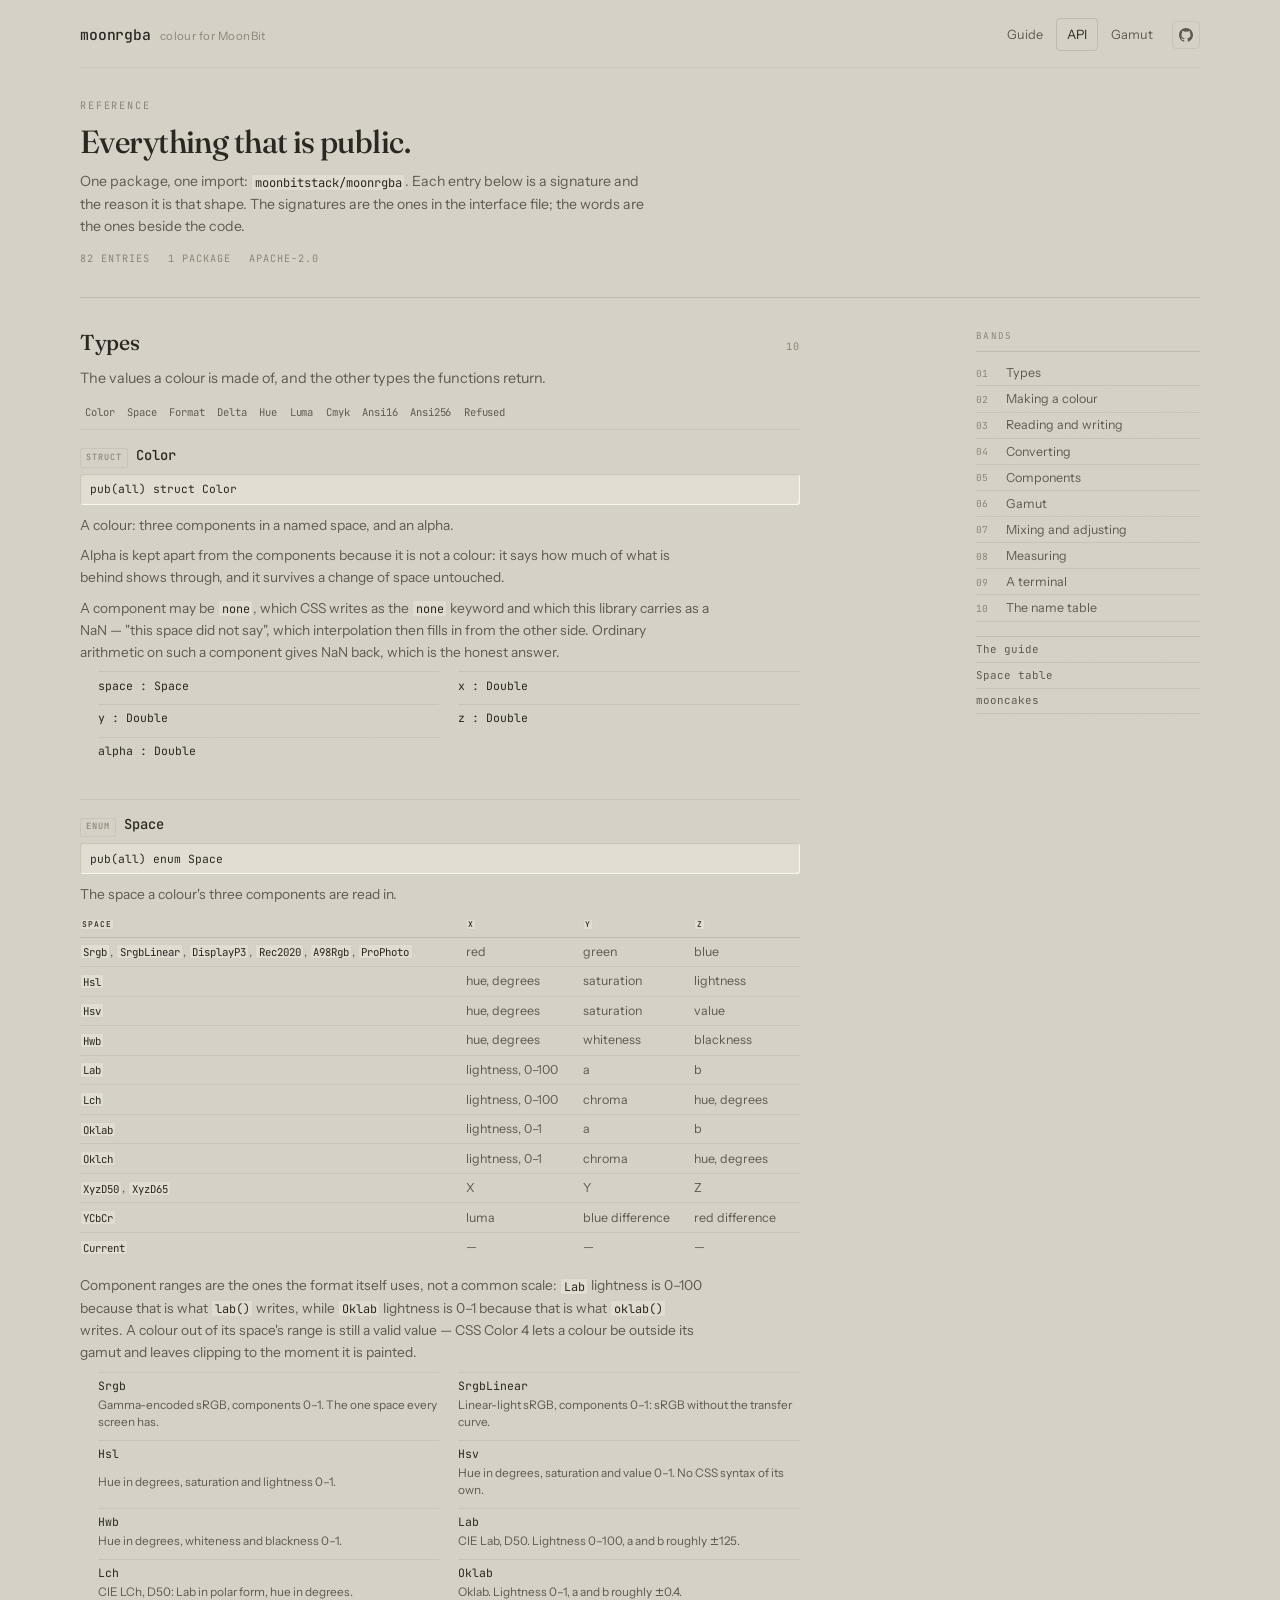
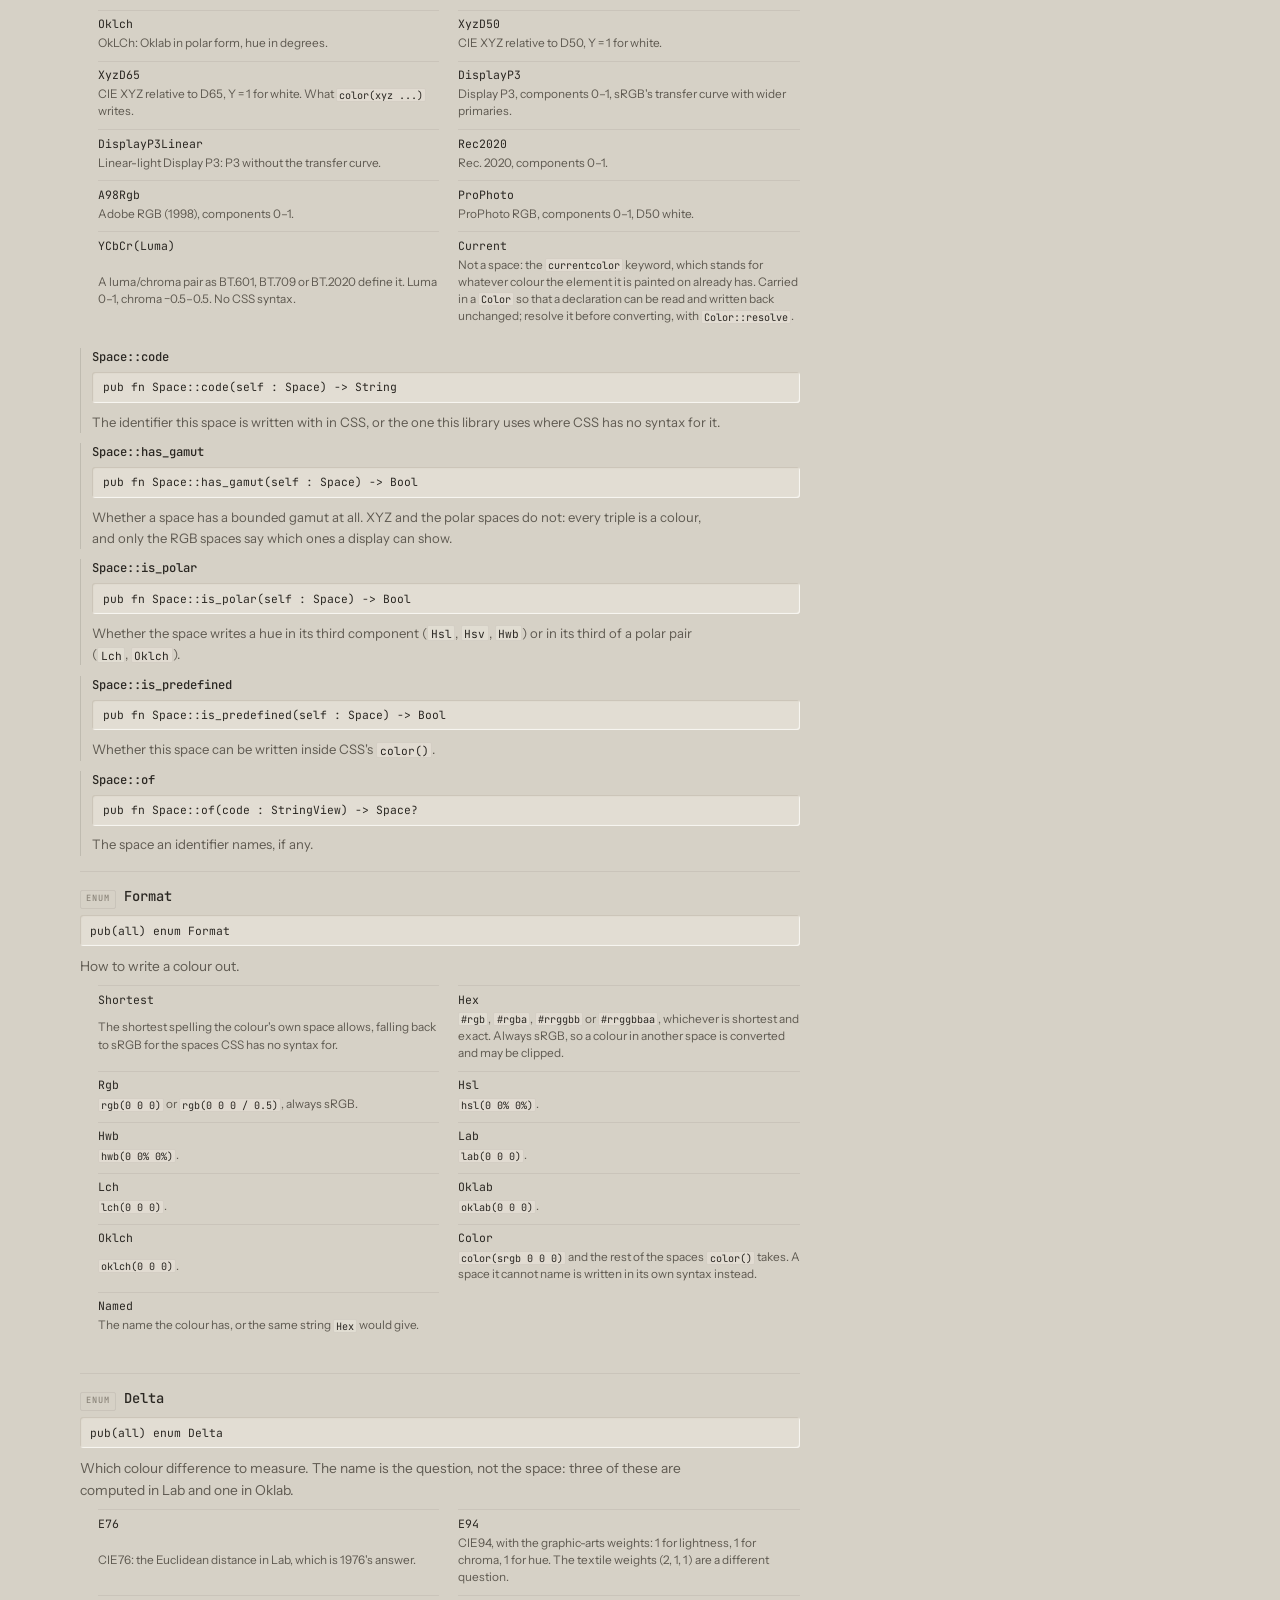
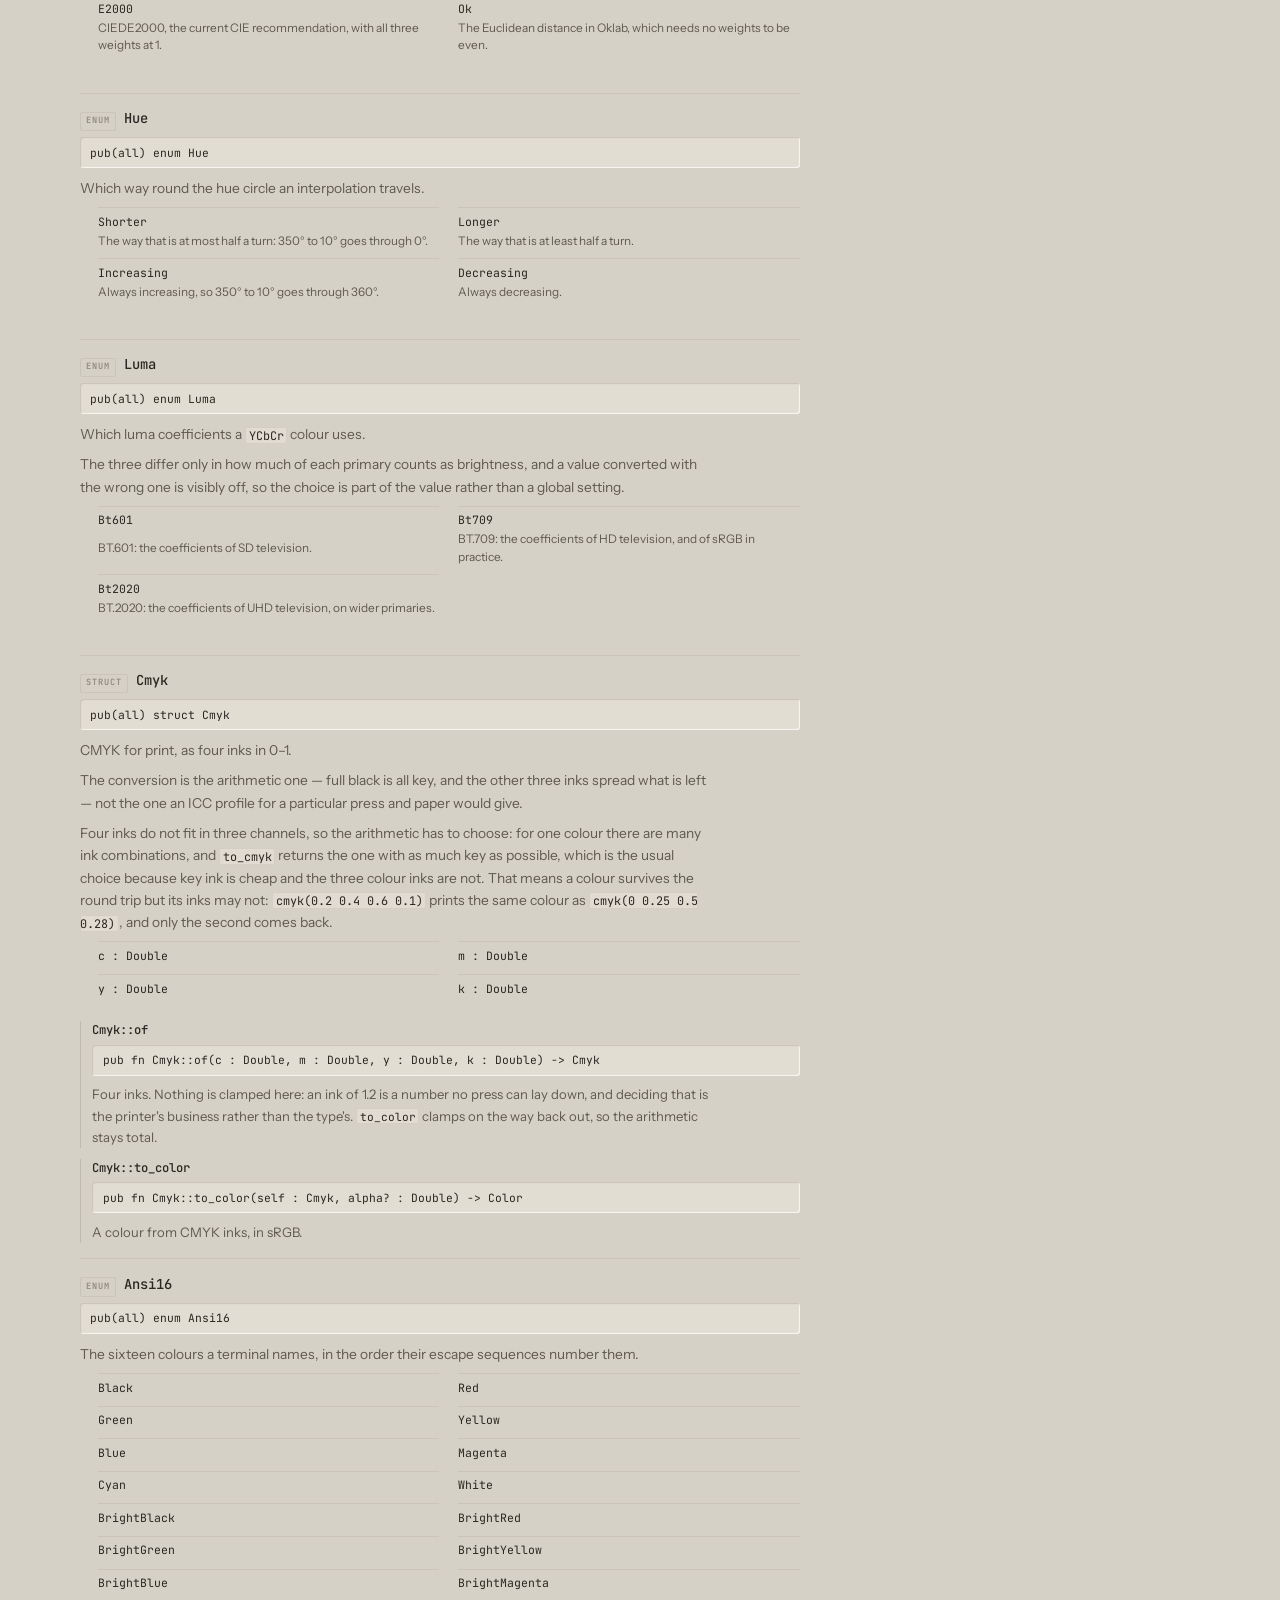
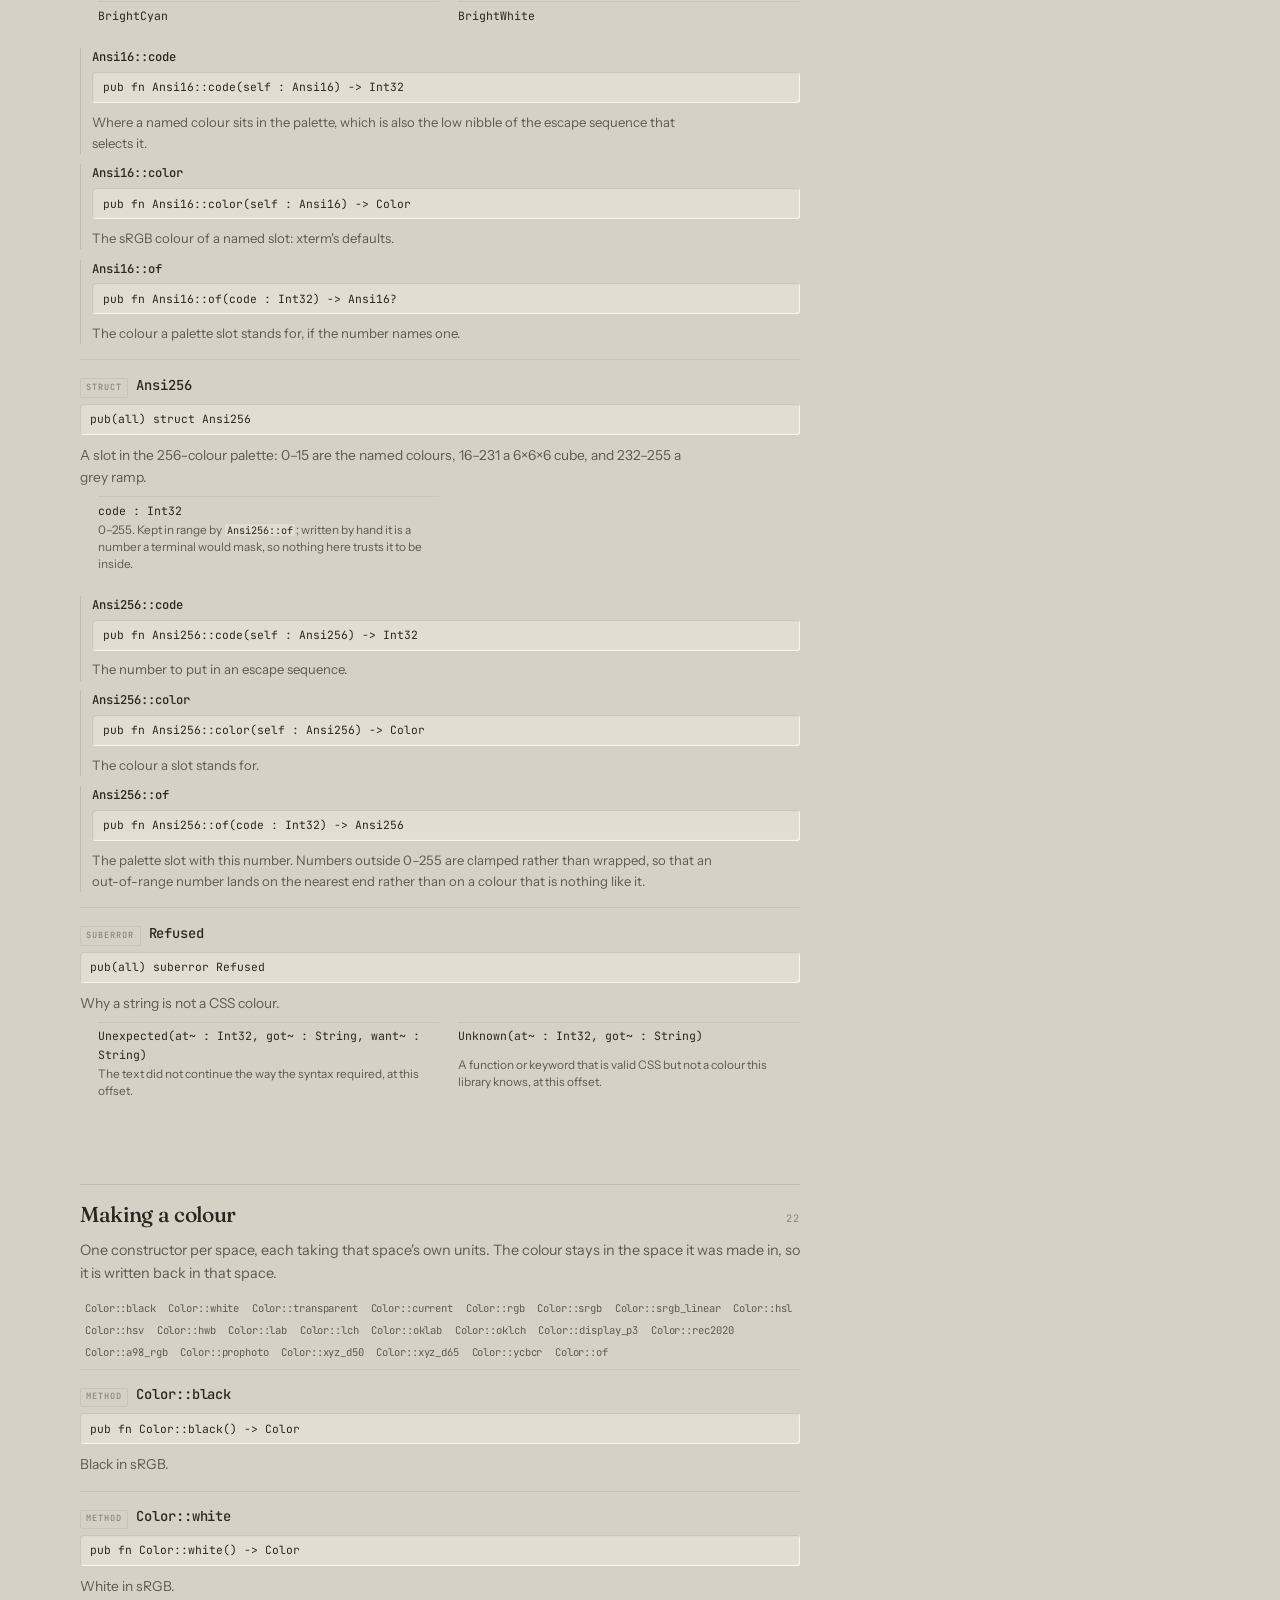
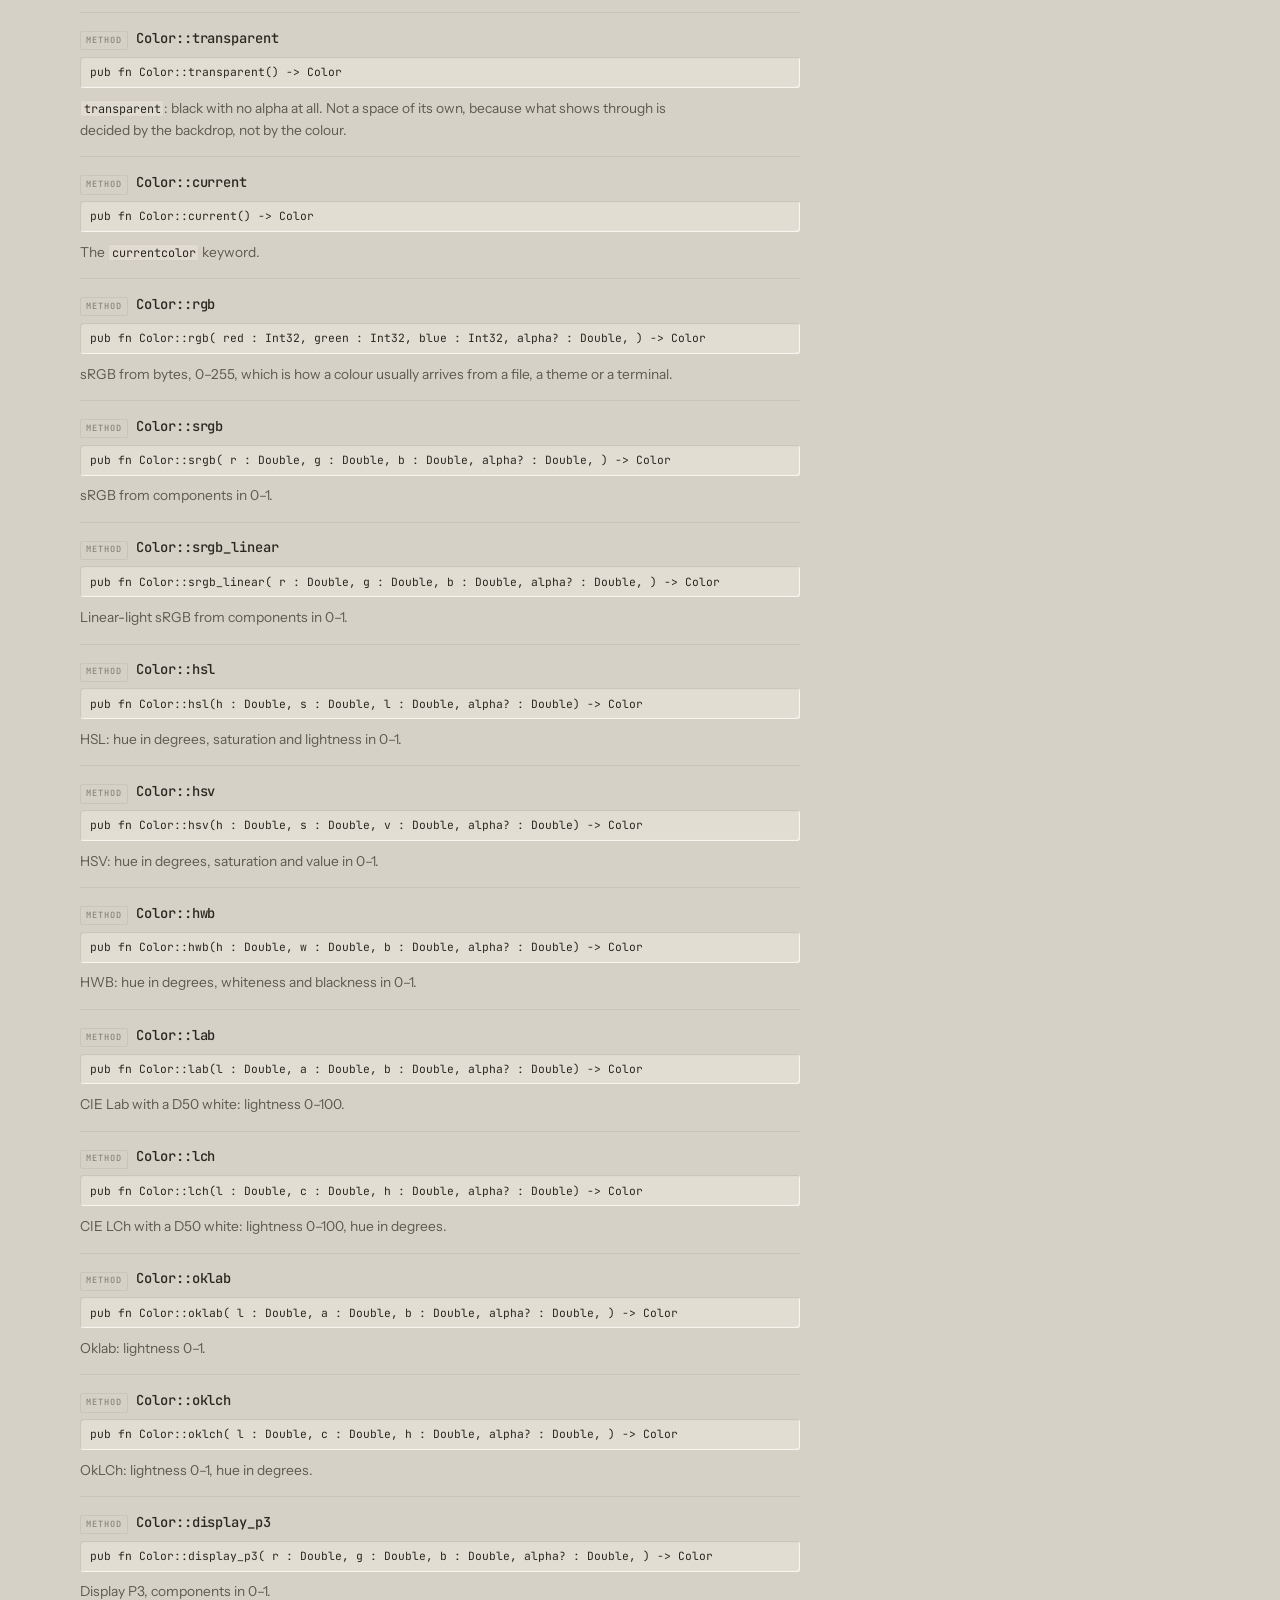
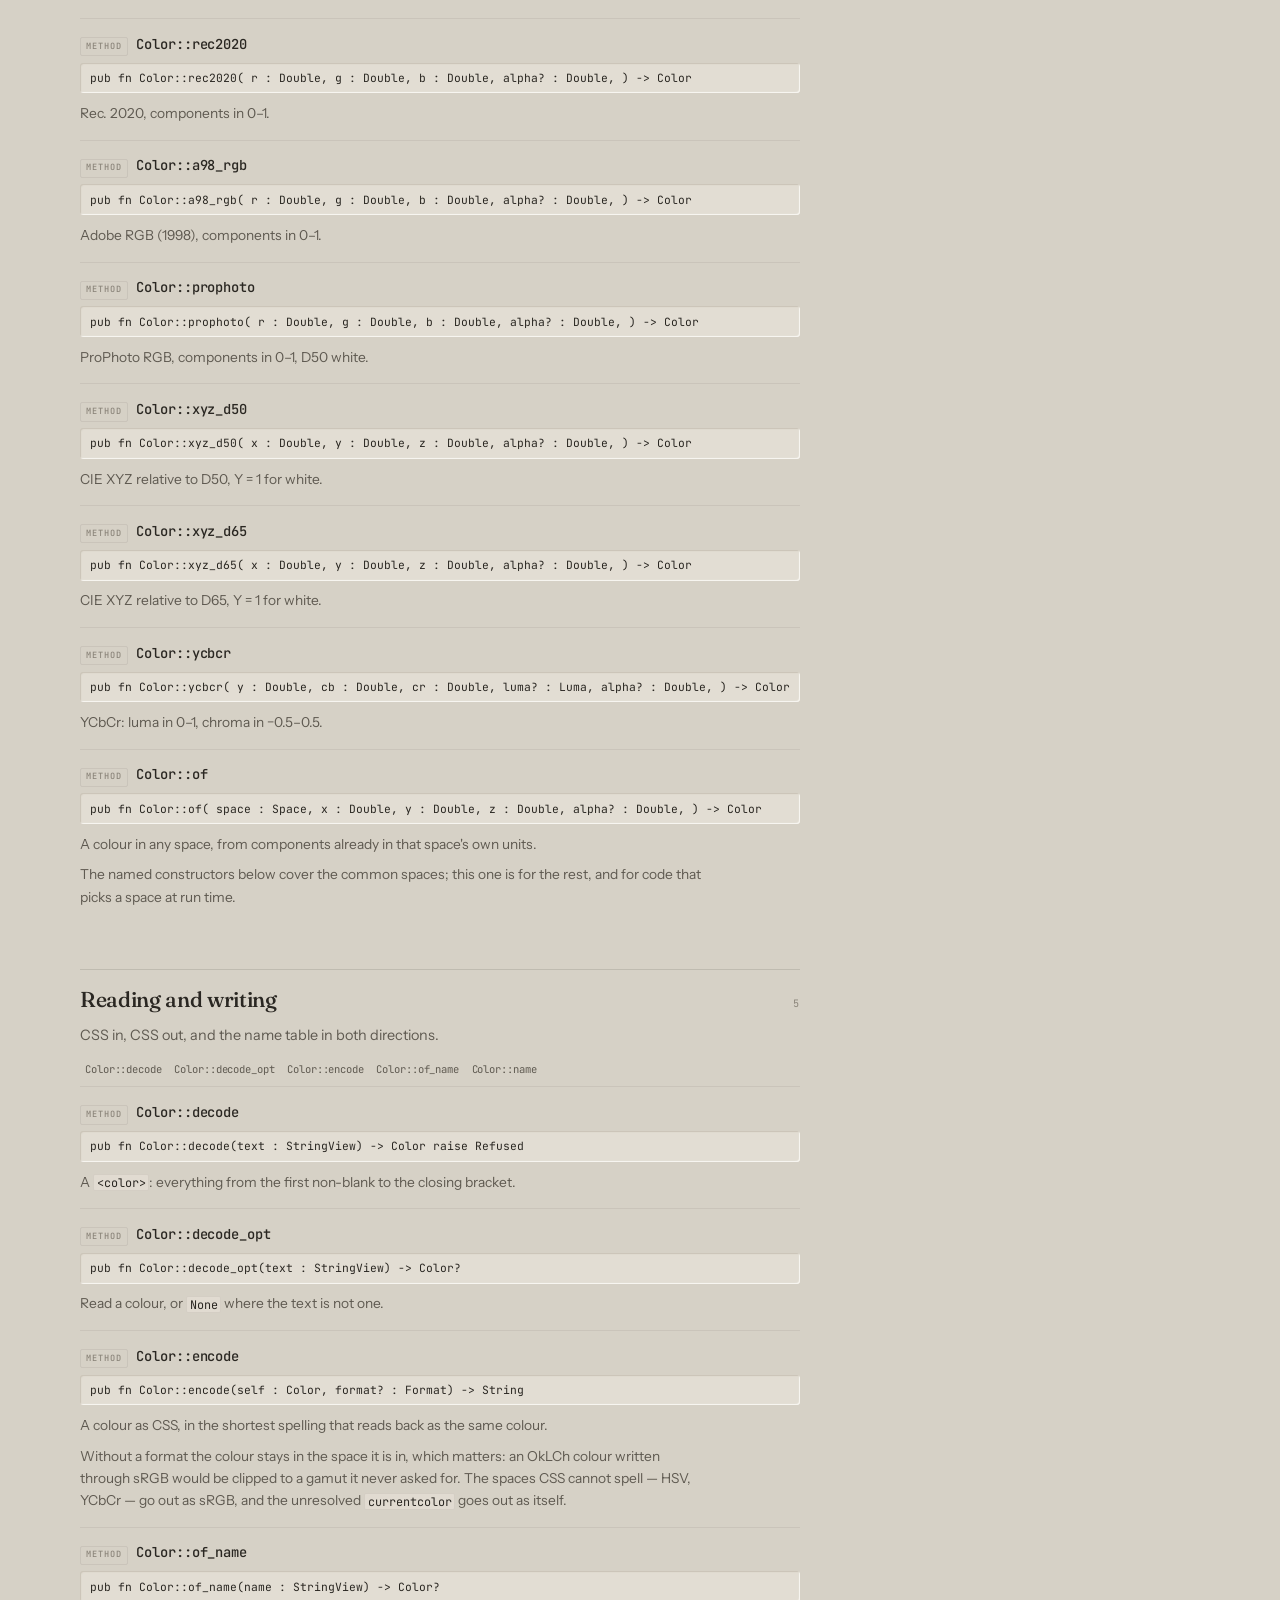
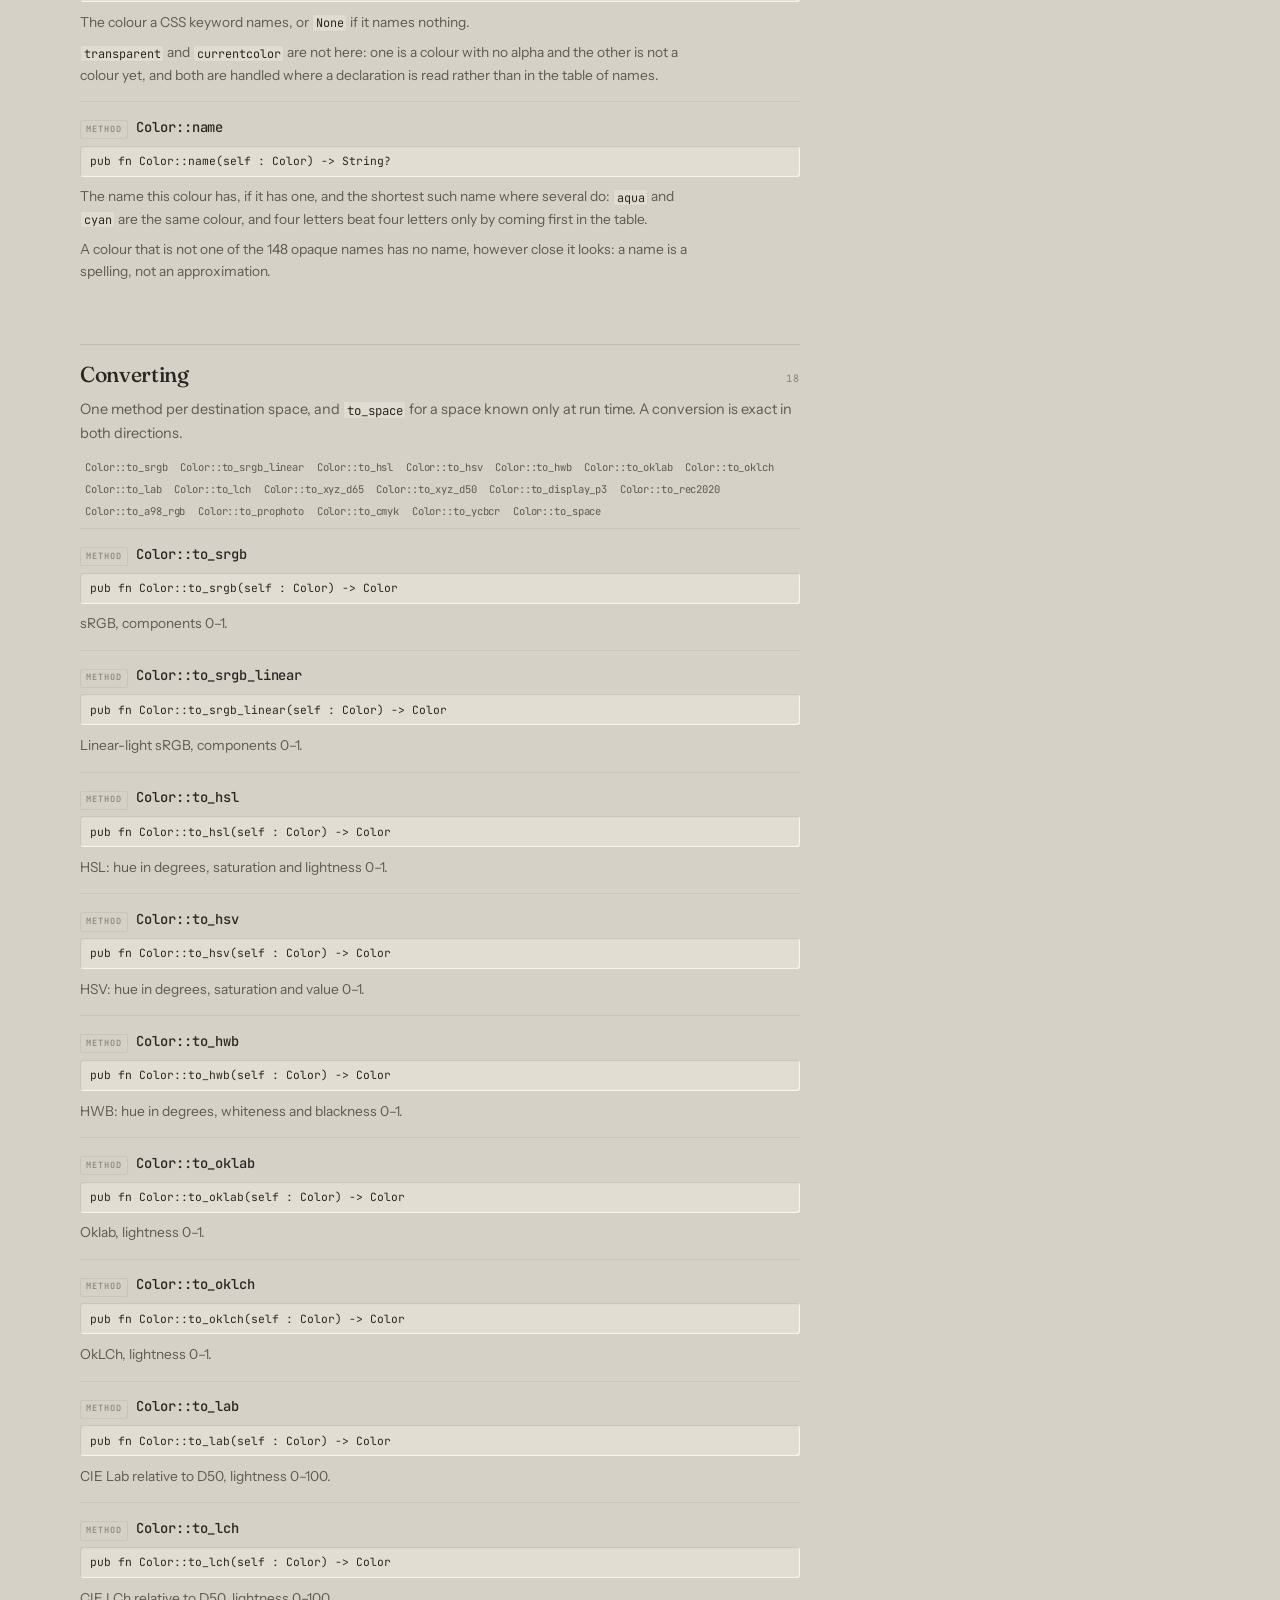
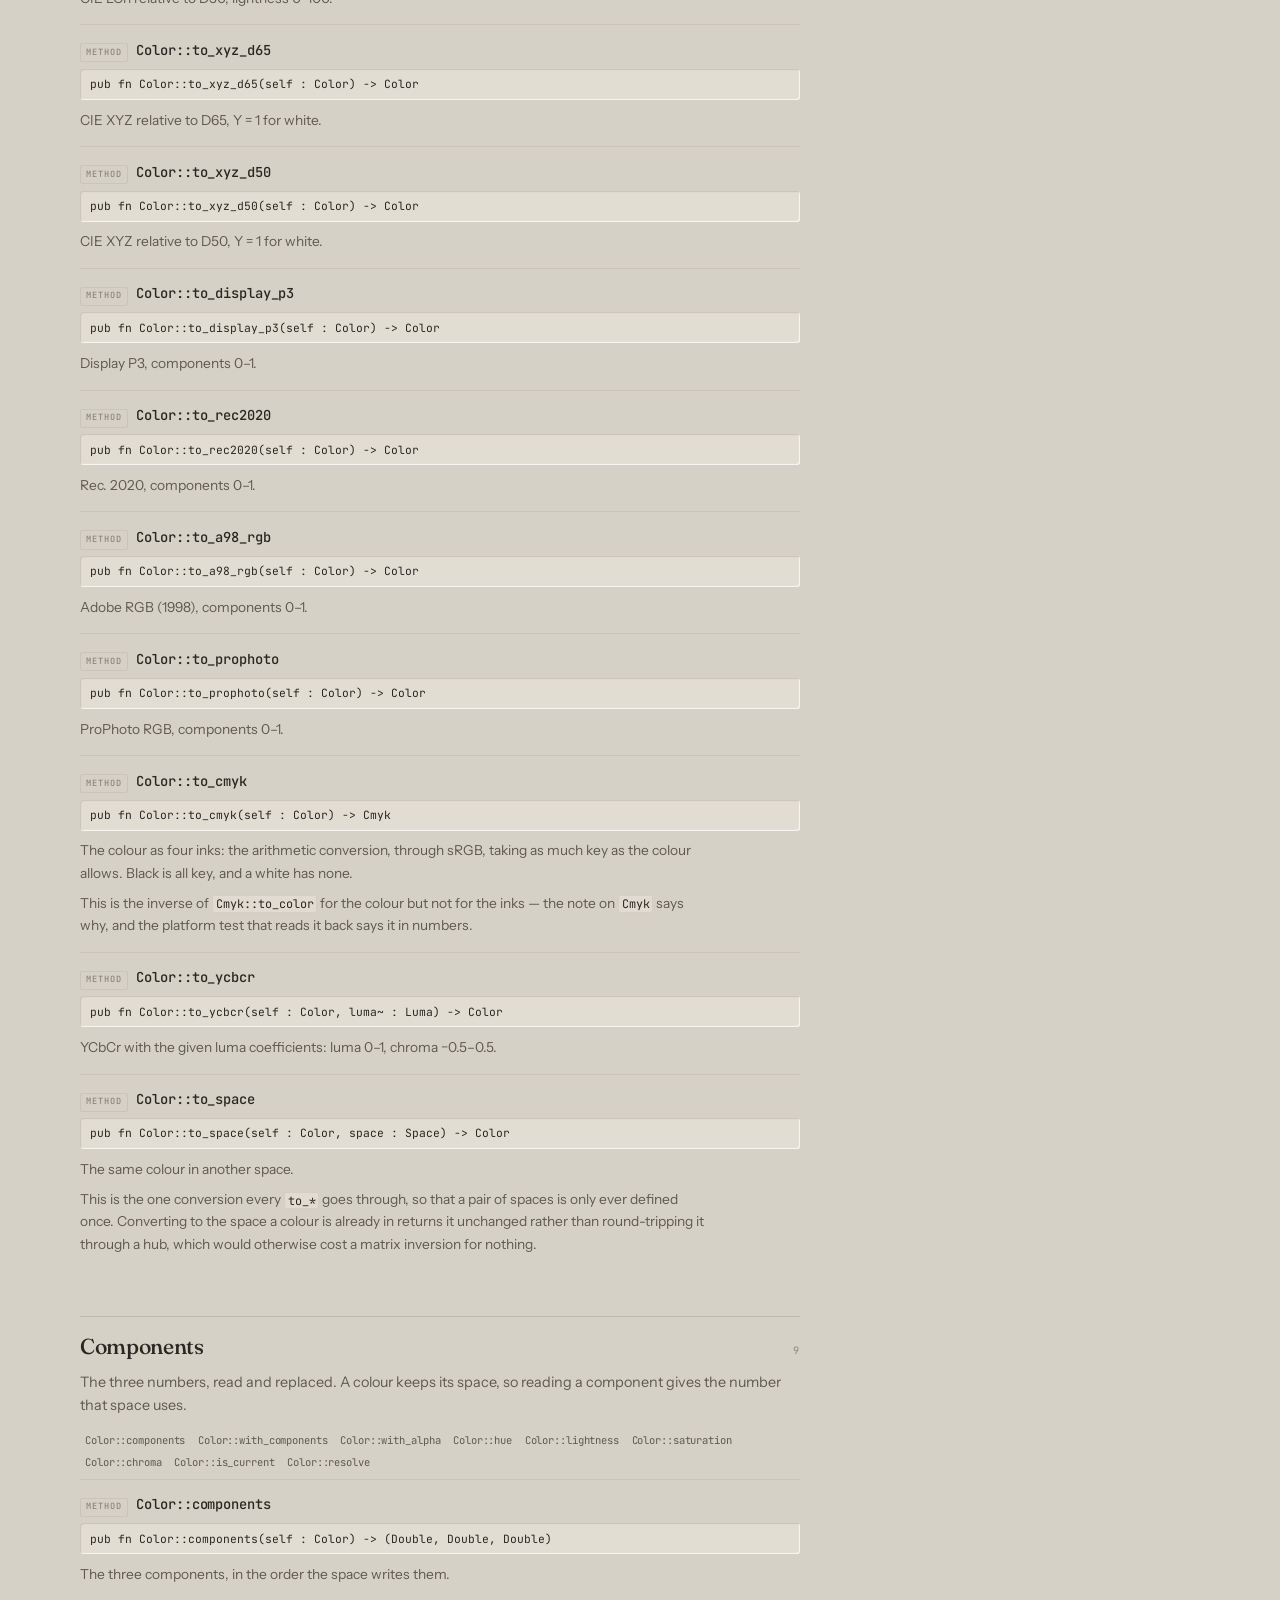
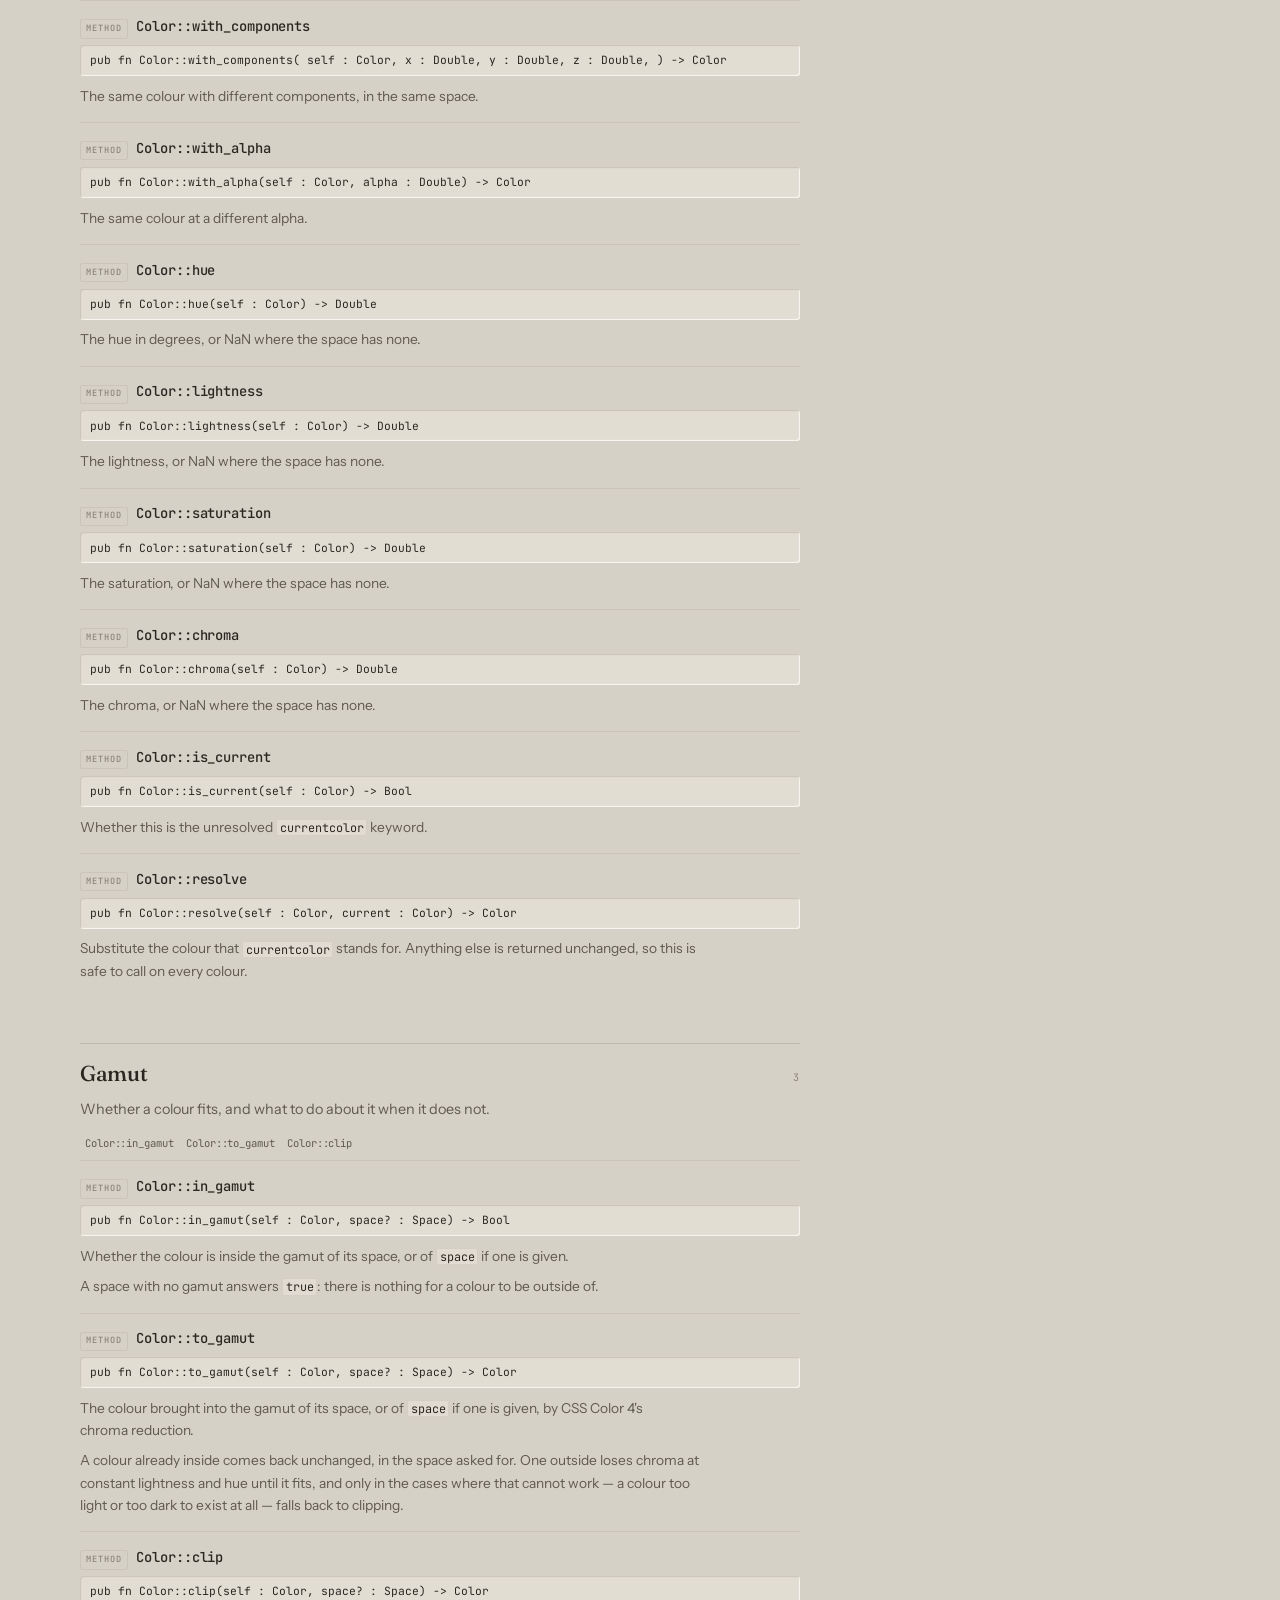
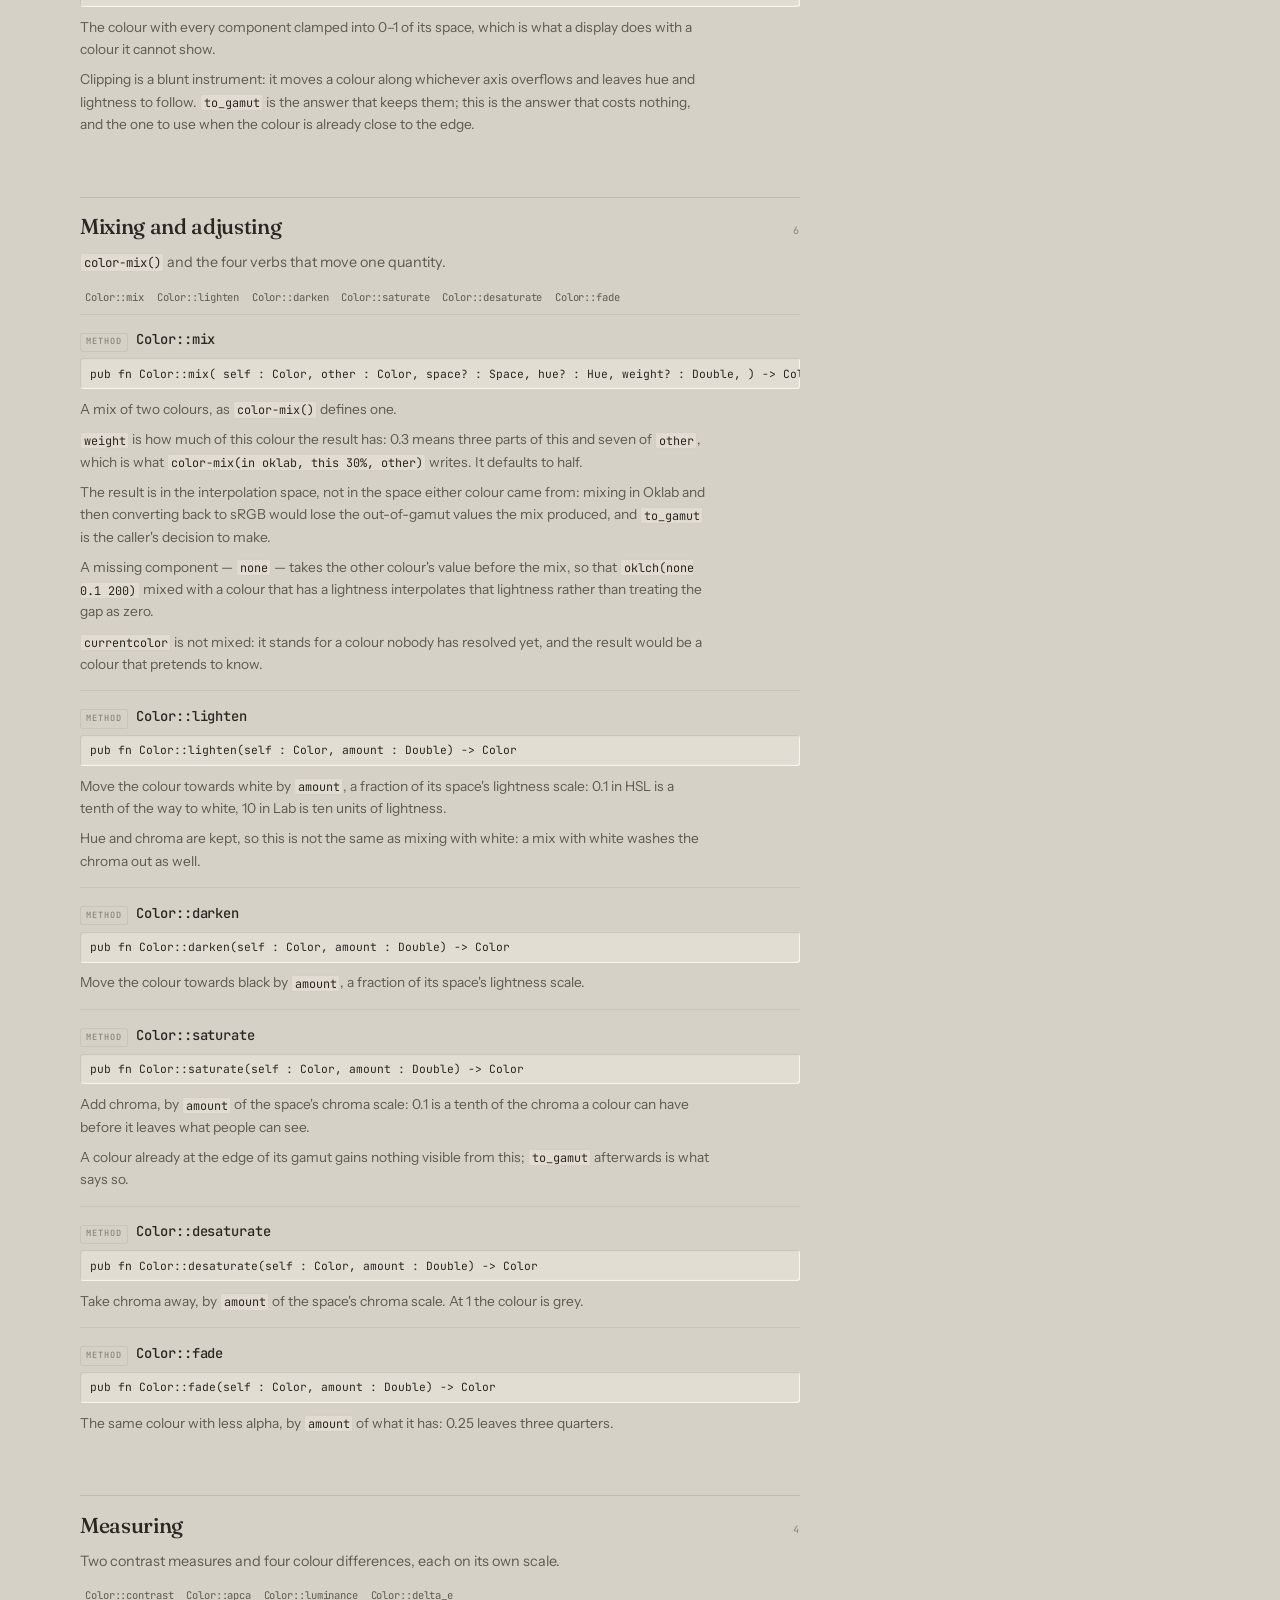
==== docs/api.html @ 8d00ef47 "docs(moonrgba): the guide, the reference, the gamut page and the deploy. The guide is fourteen chapt" ====
<!doctype html>
<html lang="en">
<head>
<meta charset="utf-8">
<meta name="viewport" content="width=device-width, initial-scale=1">
<title>API · moonrgba</title>
<meta name="description" content="Every public type and function of moonrgba, with the signature it has and what it is for.">
<meta name="color-scheme" content="light dark">
<link rel="icon" href="favicon.svg" type="image/svg+xml">
<link rel="preconnect" href="https://fonts.googleapis.com">
<link rel="preconnect" href="https://fonts.gstatic.com" crossorigin>
<link href="https://fonts.googleapis.com/css2?family=Fraunces:ital,opsz,wght@0,9..144,400..700;1,9..144,400..700&family=Instrument+Sans:wght@400;500;600&family=JetBrains+Mono:wght@400;500&display=swap" rel="stylesheet">
<link rel="stylesheet" href="assets/site.css">
</head>
<body>

<header class="site wrap">
  <a class="brand" href="./"><b>moonrgba</b><small>colour for MoonBit</small></a>
  <nav class="top">
    <a href="guide.html">Guide</a>
    <a href="api.html" aria-current="page">API</a>
    <a href="gamut.html">Gamut</a>
    <a class="gh" href="https://github.com/moonbitstack/moonrgba" aria-label="Source on GitHub">
      <svg viewBox="0 0 16 16" aria-hidden="true"><path fill="currentColor" d="M8 0C3.58 0 0 3.58 0 8a8 8 0 0 0 5.47 7.59c.4.07.55-.17.55-.38v-1.33c-2.23.48-2.7-1.07-2.7-1.07-.36-.92-.89-1.17-.89-1.17-.73-.5.06-.49.06-.49.8.06 1.23.83 1.23.83.72 1.22 1.88.87 2.34.66.07-.52.28-.87.5-1.07-1.78-.2-3.65-.89-3.65-3.95 0-.87.31-1.59.82-2.15-.08-.2-.36-1.02.08-2.12 0 0 .67-.21 2.2.82a7.6 7.6 0 0 1 4 0c1.53-1.04 2.2-.82 2.2-.82.44 1.1.16 1.92.08 2.12.51.56.82 1.27.82 2.15 0 3.07-1.87 3.75-3.65 3.95.29.25.54.73.54 1.48v2.2c0 .21.15.46.55.38A8 8 0 0 0 16 8c0-4.42-3.58-8-8-8Z"/></svg>
    </a>
  </nav>
</header>

<main class="wrap">

  <div class="doc-head">
    <p class="eyebrow">Reference</p>
    <h1>Everything that is public.</h1>
    <p class="lede">One package, one import: <code>moonbitstack/moonrgba</code>. Each entry
      below is a signature and the reason it is that shape. The signatures are the ones in
      the interface file; the words are the ones beside the code.</p>
    <p class="doc-meta"><span>82 entries</span><span>1 package</span><span>Apache-2.0</span></p>
  </div>

  <div class="doc-body">

    <article class="prose reference">
<section class="band" id="band-types">
<div class="band-head">
<h2>Types</h2>
<span class="count">10</span>
</div>
<p>The values a colour is made of, and the other types the functions return.</p>
<div class="jump">
<a href="#Color">Color</a>
<a href="#Space">Space</a>
<a href="#Format">Format</a>
<a href="#Delta">Delta</a>
<a href="#Hue">Hue</a>
<a href="#Luma">Luma</a>
<a href="#Cmyk">Cmyk</a>
<a href="#Ansi16">Ansi16</a>
<a href="#Ansi256">Ansi256</a>
<a href="#Refused">Refused</a>
</div>
<div class="entry" id="Color">
<h3><span class="kind">struct</span>Color</h3>
<pre class="sig">pub(all) struct Color</pre>
<p>A colour: three components in a named space, and an alpha.</p>
<p>Alpha is kept apart from the components because it is not a colour: it says how much of what is behind shows through, and it survives a change of space untouched.</p>
<p>A component may be <code>none</code>, which CSS writes as the <code>none</code> keyword and which this library carries as a NaN — "this space did not say", which interpolation then fills in from the other side. Ordinary arithmetic on such a component gives NaN back, which is the honest answer.</p>
<ul class="variants"><li>space : Space</li><li>x : Double</li><li>y : Double</li><li>z : Double</li><li>alpha : Double</li></ul>
</div>
<div class="entry" id="Space">
<h3><span class="kind">enum</span>Space</h3>
<pre class="sig">pub(all) enum Space</pre>
<p>The space a colour's three components are read in.</p>
<div class="table-wrap"><table class="doc-table"><thead><tr><th><code>space</code></th><th><code>x</code></th><th><code>y</code></th><th><code>z</code></th></tr></thead><tbody><tr><td><code>Srgb</code>, <code>SrgbLinear</code>, <code>DisplayP3</code>, <code>Rec2020</code>, <code>A98Rgb</code>, <code>ProPhoto</code></td><td>red</td><td>green</td><td>blue</td></tr><tr><td><code>Hsl</code></td><td>hue, degrees</td><td>saturation</td><td>lightness</td></tr><tr><td><code>Hsv</code></td><td>hue, degrees</td><td>saturation</td><td>value</td></tr><tr><td><code>Hwb</code></td><td>hue, degrees</td><td>whiteness</td><td>blackness</td></tr><tr><td><code>Lab</code></td><td>lightness, 0–100</td><td>a</td><td>b</td></tr><tr><td><code>Lch</code></td><td>lightness, 0–100</td><td>chroma</td><td>hue, degrees</td></tr><tr><td><code>Oklab</code></td><td>lightness, 0–1</td><td>a</td><td>b</td></tr><tr><td><code>Oklch</code></td><td>lightness, 0–1</td><td>chroma</td><td>hue, degrees</td></tr><tr><td><code>XyzD50</code>, <code>XyzD65</code></td><td>X</td><td>Y</td><td>Z</td></tr><tr><td><code>YCbCr</code></td><td>luma</td><td>blue difference</td><td>red difference</td></tr><tr><td><code>Current</code></td><td>—</td><td>—</td><td>—</td></tr></tbody></table></div>
<p>Component ranges are the ones the format itself uses, not a common scale: <code>Lab</code> lightness is 0–100 because that is what <code>lab()</code> writes, while <code>Oklab</code> lightness is 0–1 because that is what <code>oklab()</code> writes. A colour out of its space's range is still a valid value — CSS Color 4 lets a colour be outside its gamut and leaves clipping to the moment it is painted.</p>
<ul class="variants"><li>Srgb<small>Gamma-encoded sRGB, components 0–1. The one space every screen has.</small></li><li>SrgbLinear<small>Linear-light sRGB, components 0–1: sRGB without the transfer curve.</small></li><li>Hsl<small>Hue in degrees, saturation and lightness 0–1.</small></li><li>Hsv<small>Hue in degrees, saturation and value 0–1. No CSS syntax of its own.</small></li><li>Hwb<small>Hue in degrees, whiteness and blackness 0–1.</small></li><li>Lab<small>CIE Lab, D50. Lightness 0–100, a and b roughly ±125.</small></li><li>Lch<small>CIE LCh, D50: Lab in polar form, hue in degrees.</small></li><li>Oklab<small>Oklab. Lightness 0–1, a and b roughly ±0.4.</small></li><li>Oklch<small>OkLCh: Oklab in polar form, hue in degrees.</small></li><li>XyzD50<small>CIE XYZ relative to D50, Y = 1 for white.</small></li><li>XyzD65<small>CIE XYZ relative to D65, Y = 1 for white. What <code>color(xyz ...)</code> writes.</small></li><li>DisplayP3<small>Display P3, components 0–1, sRGB's transfer curve with wider primaries.</small></li><li>DisplayP3Linear<small>Linear-light Display P3: P3 without the transfer curve.</small></li><li>Rec2020<small>Rec. 2020, components 0–1.</small></li><li>A98Rgb<small>Adobe RGB (1998), components 0–1.</small></li><li>ProPhoto<small>ProPhoto RGB, components 0–1, D50 white.</small></li><li>YCbCr(Luma)<small>A luma/chroma pair as BT.601, BT.709 or BT.2020 define it. Luma 0–1, chroma −0.5–0.5. No CSS syntax.</small></li><li>Current<small>Not a space: the <code>currentcolor</code> keyword, which stands for whatever colour the element it is painted on already has. Carried in a <code>Color</code> so that a declaration can be read and written back unchanged; resolve it before converting, with <code>Color::resolve</code>.</small></li></ul>
<div class="member">
<h4>Space::code</h4>
<pre class="sig">pub fn Space::code(self : Space) -&gt; String</pre>
<p>The identifier this space is written with in CSS, or the one this library uses where CSS has no syntax for it.</p>
</div>
<div class="member">
<h4>Space::has_gamut</h4>
<pre class="sig">pub fn Space::has_gamut(self : Space) -&gt; Bool</pre>
<p>Whether a space has a bounded gamut at all. XYZ and the polar spaces do not: every triple is a colour, and only the RGB spaces say which ones a display can show.</p>
</div>
<div class="member">
<h4>Space::is_polar</h4>
<pre class="sig">pub fn Space::is_polar(self : Space) -&gt; Bool</pre>
<p>Whether the space writes a hue in its third component (<code>Hsl</code>, <code>Hsv</code>, <code>Hwb</code>) or in its third of a polar pair (<code>Lch</code>, <code>Oklch</code>).</p>
</div>
<div class="member">
<h4>Space::is_predefined</h4>
<pre class="sig">pub fn Space::is_predefined(self : Space) -&gt; Bool</pre>
<p>Whether this space can be written inside CSS's <code>color()</code>.</p>
</div>
<div class="member">
<h4>Space::of</h4>
<pre class="sig">pub fn Space::of(code : StringView) -&gt; Space?</pre>
<p>The space an identifier names, if any.</p>
</div>
</div>
<div class="entry" id="Format">
<h3><span class="kind">enum</span>Format</h3>
<pre class="sig">pub(all) enum Format</pre>
<p>How to write a colour out.</p>
<ul class="variants"><li>Shortest<small>The shortest spelling the colour's own space allows, falling back to sRGB for the spaces CSS has no syntax for.</small></li><li>Hex<small><code>#rgb</code>, <code>#rgba</code>, <code>#rrggbb</code> or <code>#rrggbbaa</code>, whichever is shortest and exact. Always sRGB, so a colour in another space is converted and may be clipped.</small></li><li>Rgb<small><code>rgb(0 0 0)</code> or <code>rgb(0 0 0 / 0.5)</code>, always sRGB.</small></li><li>Hsl<small><code>hsl(0 0% 0%)</code>.</small></li><li>Hwb<small><code>hwb(0 0% 0%)</code>.</small></li><li>Lab<small><code>lab(0 0 0)</code>.</small></li><li>Lch<small><code>lch(0 0 0)</code>.</small></li><li>Oklab<small><code>oklab(0 0 0)</code>.</small></li><li>Oklch<small><code>oklch(0 0 0)</code>.</small></li><li>Color<small><code>color(srgb 0 0 0)</code> and the rest of the spaces <code>color()</code> takes. A space it cannot name is written in its own syntax instead.</small></li><li>Named<small>The name the colour has, or the same string <code>Hex</code> would give.</small></li></ul>
</div>
<div class="entry" id="Delta">
<h3><span class="kind">enum</span>Delta</h3>
<pre class="sig">pub(all) enum Delta</pre>
<p>Which colour difference to measure. The name is the question, not the space: three of these are computed in Lab and one in Oklab.</p>
<ul class="variants"><li>E76<small>CIE76: the Euclidean distance in Lab, which is 1976's answer.</small></li><li>E94<small>CIE94, with the graphic-arts weights: 1 for lightness, 1 for chroma, 1 for hue. The textile weights (2, 1, 1) are a different question.</small></li><li>E2000<small>CIEDE2000, the current CIE recommendation, with all three weights at 1.</small></li><li>Ok<small>The Euclidean distance in Oklab, which needs no weights to be even.</small></li></ul>
</div>
<div class="entry" id="Hue">
<h3><span class="kind">enum</span>Hue</h3>
<pre class="sig">pub(all) enum Hue</pre>
<p>Which way round the hue circle an interpolation travels.</p>
<ul class="variants"><li>Shorter<small>The way that is at most half a turn: 350° to 10° goes through 0°.</small></li><li>Longer<small>The way that is at least half a turn.</small></li><li>Increasing<small>Always increasing, so 350° to 10° goes through 360°.</small></li><li>Decreasing<small>Always decreasing.</small></li></ul>
</div>
<div class="entry" id="Luma">
<h3><span class="kind">enum</span>Luma</h3>
<pre class="sig">pub(all) enum Luma</pre>
<p>Which luma coefficients a <code>YCbCr</code> colour uses.</p>
<p>The three differ only in how much of each primary counts as brightness, and a value converted with the wrong one is visibly off, so the choice is part of the value rather than a global setting.</p>
<ul class="variants"><li>Bt601<small>BT.601: the coefficients of SD television.</small></li><li>Bt709<small>BT.709: the coefficients of HD television, and of sRGB in practice.</small></li><li>Bt2020<small>BT.2020: the coefficients of UHD television, on wider primaries.</small></li></ul>
</div>
<div class="entry" id="Cmyk">
<h3><span class="kind">struct</span>Cmyk</h3>
<pre class="sig">pub(all) struct Cmyk</pre>
<p>CMYK for print, as four inks in 0–1.</p>
<p>The conversion is the arithmetic one — full black is all key, and the other three inks spread what is left — not the one an ICC profile for a particular press and paper would give.</p>
<p>Four inks do not fit in three channels, so the arithmetic has to choose: for one colour there are many ink combinations, and <code>to_cmyk</code> returns the one with as much key as possible, which is the usual choice because key ink is cheap and the three colour inks are not. That means a colour survives the round trip but its inks may not: <code>cmyk(0.2 0.4 0.6 0.1)</code> prints the same colour as <code>cmyk(0 0.25 0.5 0.28)</code>, and only the second comes back.</p>
<ul class="variants"><li>c : Double</li><li>m : Double</li><li>y : Double</li><li>k : Double</li></ul>
<div class="member">
<h4>Cmyk::of</h4>
<pre class="sig">pub fn Cmyk::of(c : Double, m : Double, y : Double, k : Double) -&gt; Cmyk</pre>
<p>Four inks. Nothing is clamped here: an ink of 1.2 is a number no press can lay down, and deciding that is the printer's business rather than the type's. <code>to_color</code> clamps on the way back out, so the arithmetic stays total.</p>
</div>
<div class="member">
<h4>Cmyk::to_color</h4>
<pre class="sig">pub fn Cmyk::to_color(self : Cmyk, alpha? : Double) -&gt; Color</pre>
<p>A colour from CMYK inks, in sRGB.</p>
</div>
</div>
<div class="entry" id="Ansi16">
<h3><span class="kind">enum</span>Ansi16</h3>
<pre class="sig">pub(all) enum Ansi16</pre>
<p>The sixteen colours a terminal names, in the order their escape sequences number them.</p>
<ul class="variants"><li>Black</li><li>Red</li><li>Green</li><li>Yellow</li><li>Blue</li><li>Magenta</li><li>Cyan</li><li>White</li><li>BrightBlack</li><li>BrightRed</li><li>BrightGreen</li><li>BrightYellow</li><li>BrightBlue</li><li>BrightMagenta</li><li>BrightCyan</li><li>BrightWhite</li></ul>
<div class="member">
<h4>Ansi16::code</h4>
<pre class="sig">pub fn Ansi16::code(self : Ansi16) -&gt; Int32</pre>
<p>Where a named colour sits in the palette, which is also the low nibble of the escape sequence that selects it.</p>
</div>
<div class="member">
<h4>Ansi16::color</h4>
<pre class="sig">pub fn Ansi16::color(self : Ansi16) -&gt; Color</pre>
<p>The sRGB colour of a named slot: xterm's defaults.</p>
</div>
<div class="member">
<h4>Ansi16::of</h4>
<pre class="sig">pub fn Ansi16::of(code : Int32) -&gt; Ansi16?</pre>
<p>The colour a palette slot stands for, if the number names one.</p>
</div>
</div>
<div class="entry" id="Ansi256">
<h3><span class="kind">struct</span>Ansi256</h3>
<pre class="sig">pub(all) struct Ansi256</pre>
<p>A slot in the 256-colour palette: 0–15 are the named colours, 16–231 a 6×6×6 cube, and 232–255 a grey ramp.</p>
<ul class="variants"><li>code : Int32<small>0–255. Kept in range by <code>Ansi256::of</code>; written by hand it is a number a terminal would mask, so nothing here trusts it to be inside.</small></li></ul>
<div class="member">
<h4>Ansi256::code</h4>
<pre class="sig">pub fn Ansi256::code(self : Ansi256) -&gt; Int32</pre>
<p>The number to put in an escape sequence.</p>
</div>
<div class="member">
<h4>Ansi256::color</h4>
<pre class="sig">pub fn Ansi256::color(self : Ansi256) -&gt; Color</pre>
<p>The colour a slot stands for.</p>
</div>
<div class="member">
<h4>Ansi256::of</h4>
<pre class="sig">pub fn Ansi256::of(code : Int32) -&gt; Ansi256</pre>
<p>The palette slot with this number. Numbers outside 0–255 are clamped rather than wrapped, so that an out-of-range number lands on the nearest end rather than on a colour that is nothing like it.</p>
</div>
</div>
<div class="entry" id="Refused">
<h3><span class="kind">suberror</span>Refused</h3>
<pre class="sig">pub(all) suberror Refused</pre>
<p>Why a string is not a CSS colour.</p>
<ul class="variants"><li>Unexpected(at~ : Int32, got~ : String, want~ : String)<small>The text did not continue the way the syntax required, at this offset.</small></li><li>Unknown(at~ : Int32, got~ : String)<small>A function or keyword that is valid CSS but not a colour this library knows, at this offset.</small></li></ul>
</div>
</section>
<section class="band" id="band-make">
<div class="band-head">
<h2>Making a colour</h2>
<span class="count">22</span>
</div>
<p>One constructor per space, each taking that space's own units. The colour stays in the space it was made in, so it is written back in that space.</p>
<div class="jump">
<a href="#Color-black">Color::black</a>
<a href="#Color-white">Color::white</a>
<a href="#Color-transparent">Color::transparent</a>
<a href="#Color-current">Color::current</a>
<a href="#Color-rgb">Color::rgb</a>
<a href="#Color-srgb">Color::srgb</a>
<a href="#Color-srgb_linear">Color::srgb_linear</a>
<a href="#Color-hsl">Color::hsl</a>
<a href="#Color-hsv">Color::hsv</a>
<a href="#Color-hwb">Color::hwb</a>
<a href="#Color-lab">Color::lab</a>
<a href="#Color-lch">Color::lch</a>
<a href="#Color-oklab">Color::oklab</a>
<a href="#Color-oklch">Color::oklch</a>
<a href="#Color-display_p3">Color::display_p3</a>
<a href="#Color-rec2020">Color::rec2020</a>
<a href="#Color-a98_rgb">Color::a98_rgb</a>
<a href="#Color-prophoto">Color::prophoto</a>
<a href="#Color-xyz_d50">Color::xyz_d50</a>
<a href="#Color-xyz_d65">Color::xyz_d65</a>
<a href="#Color-ycbcr">Color::ycbcr</a>
<a href="#Color-of">Color::of</a>
</div>
<div class="entry" id="Color-black">
<h3><span class="kind">method</span>Color::black</h3>
<pre class="sig">pub fn Color::black() -&gt; Color</pre>
<p>Black in sRGB.</p>
</div>
<div class="entry" id="Color-white">
<h3><span class="kind">method</span>Color::white</h3>
<pre class="sig">pub fn Color::white() -&gt; Color</pre>
<p>White in sRGB.</p>
</div>
<div class="entry" id="Color-transparent">
<h3><span class="kind">method</span>Color::transparent</h3>
<pre class="sig">pub fn Color::transparent() -&gt; Color</pre>
<p><code>transparent</code>: black with no alpha at all. Not a space of its own, because what shows through is decided by the backdrop, not by the colour.</p>
</div>
<div class="entry" id="Color-current">
<h3><span class="kind">method</span>Color::current</h3>
<pre class="sig">pub fn Color::current() -&gt; Color</pre>
<p>The <code>currentcolor</code> keyword.</p>
</div>
<div class="entry" id="Color-rgb">
<h3><span class="kind">method</span>Color::rgb</h3>
<pre class="sig">pub fn Color::rgb( red : Int32, green : Int32, blue : Int32, alpha? : Double, ) -&gt; Color</pre>
<p>sRGB from bytes, 0–255, which is how a colour usually arrives from a file, a theme or a terminal.</p>
</div>
<div class="entry" id="Color-srgb">
<h3><span class="kind">method</span>Color::srgb</h3>
<pre class="sig">pub fn Color::srgb( r : Double, g : Double, b : Double, alpha? : Double, ) -&gt; Color</pre>
<p>sRGB from components in 0–1.</p>
</div>
<div class="entry" id="Color-srgb_linear">
<h3><span class="kind">method</span>Color::srgb_linear</h3>
<pre class="sig">pub fn Color::srgb_linear( r : Double, g : Double, b : Double, alpha? : Double, ) -&gt; Color</pre>
<p>Linear-light sRGB from components in 0–1.</p>
</div>
<div class="entry" id="Color-hsl">
<h3><span class="kind">method</span>Color::hsl</h3>
<pre class="sig">pub fn Color::hsl(h : Double, s : Double, l : Double, alpha? : Double) -&gt; Color</pre>
<p>HSL: hue in degrees, saturation and lightness in 0–1.</p>
</div>
<div class="entry" id="Color-hsv">
<h3><span class="kind">method</span>Color::hsv</h3>
<pre class="sig">pub fn Color::hsv(h : Double, s : Double, v : Double, alpha? : Double) -&gt; Color</pre>
<p>HSV: hue in degrees, saturation and value in 0–1.</p>
</div>
<div class="entry" id="Color-hwb">
<h3><span class="kind">method</span>Color::hwb</h3>
<pre class="sig">pub fn Color::hwb(h : Double, w : Double, b : Double, alpha? : Double) -&gt; Color</pre>
<p>HWB: hue in degrees, whiteness and blackness in 0–1.</p>
</div>
<div class="entry" id="Color-lab">
<h3><span class="kind">method</span>Color::lab</h3>
<pre class="sig">pub fn Color::lab(l : Double, a : Double, b : Double, alpha? : Double) -&gt; Color</pre>
<p>CIE Lab with a D50 white: lightness 0–100.</p>
</div>
<div class="entry" id="Color-lch">
<h3><span class="kind">method</span>Color::lch</h3>
<pre class="sig">pub fn Color::lch(l : Double, c : Double, h : Double, alpha? : Double) -&gt; Color</pre>
<p>CIE LCh with a D50 white: lightness 0–100, hue in degrees.</p>
</div>
<div class="entry" id="Color-oklab">
<h3><span class="kind">method</span>Color::oklab</h3>
<pre class="sig">pub fn Color::oklab( l : Double, a : Double, b : Double, alpha? : Double, ) -&gt; Color</pre>
<p>Oklab: lightness 0–1.</p>
</div>
<div class="entry" id="Color-oklch">
<h3><span class="kind">method</span>Color::oklch</h3>
<pre class="sig">pub fn Color::oklch( l : Double, c : Double, h : Double, alpha? : Double, ) -&gt; Color</pre>
<p>OkLCh: lightness 0–1, hue in degrees.</p>
</div>
<div class="entry" id="Color-display_p3">
<h3><span class="kind">method</span>Color::display_p3</h3>
<pre class="sig">pub fn Color::display_p3( r : Double, g : Double, b : Double, alpha? : Double, ) -&gt; Color</pre>
<p>Display P3, components in 0–1.</p>
</div>
<div class="entry" id="Color-rec2020">
<h3><span class="kind">method</span>Color::rec2020</h3>
<pre class="sig">pub fn Color::rec2020( r : Double, g : Double, b : Double, alpha? : Double, ) -&gt; Color</pre>
<p>Rec. 2020, components in 0–1.</p>
</div>
<div class="entry" id="Color-a98_rgb">
<h3><span class="kind">method</span>Color::a98_rgb</h3>
<pre class="sig">pub fn Color::a98_rgb( r : Double, g : Double, b : Double, alpha? : Double, ) -&gt; Color</pre>
<p>Adobe RGB (1998), components in 0–1.</p>
</div>
<div class="entry" id="Color-prophoto">
<h3><span class="kind">method</span>Color::prophoto</h3>
<pre class="sig">pub fn Color::prophoto( r : Double, g : Double, b : Double, alpha? : Double, ) -&gt; Color</pre>
<p>ProPhoto RGB, components in 0–1, D50 white.</p>
</div>
<div class="entry" id="Color-xyz_d50">
<h3><span class="kind">method</span>Color::xyz_d50</h3>
<pre class="sig">pub fn Color::xyz_d50( x : Double, y : Double, z : Double, alpha? : Double, ) -&gt; Color</pre>
<p>CIE XYZ relative to D50, Y = 1 for white.</p>
</div>
<div class="entry" id="Color-xyz_d65">
<h3><span class="kind">method</span>Color::xyz_d65</h3>
<pre class="sig">pub fn Color::xyz_d65( x : Double, y : Double, z : Double, alpha? : Double, ) -&gt; Color</pre>
<p>CIE XYZ relative to D65, Y = 1 for white.</p>
</div>
<div class="entry" id="Color-ycbcr">
<h3><span class="kind">method</span>Color::ycbcr</h3>
<pre class="sig">pub fn Color::ycbcr( y : Double, cb : Double, cr : Double, luma? : Luma, alpha? : Double, ) -&gt; Color</pre>
<p>YCbCr: luma in 0–1, chroma in −0.5–0.5.</p>
</div>
<div class="entry" id="Color-of">
<h3><span class="kind">method</span>Color::of</h3>
<pre class="sig">pub fn Color::of( space : Space, x : Double, y : Double, z : Double, alpha? : Double, ) -&gt; Color</pre>
<p>A colour in any space, from components already in that space's own units.</p>
<p>The named constructors below cover the common spaces; this one is for the rest, and for code that picks a space at run time.</p>
</div>
</section>
<section class="band" id="band-read">
<div class="band-head">
<h2>Reading and writing</h2>
<span class="count">5</span>
</div>
<p>CSS in, CSS out, and the name table in both directions.</p>
<div class="jump">
<a href="#Color-decode">Color::decode</a>
<a href="#Color-decode_opt">Color::decode_opt</a>
<a href="#Color-encode">Color::encode</a>
<a href="#Color-of_name">Color::of_name</a>
<a href="#Color-name">Color::name</a>
</div>
<div class="entry" id="Color-decode">
<h3><span class="kind">method</span>Color::decode</h3>
<pre class="sig">pub fn Color::decode(text : StringView) -&gt; Color raise Refused</pre>
<p>A <code>&lt;color&gt;</code>: everything from the first non-blank to the closing bracket.</p>
</div>
<div class="entry" id="Color-decode_opt">
<h3><span class="kind">method</span>Color::decode_opt</h3>
<pre class="sig">pub fn Color::decode_opt(text : StringView) -&gt; Color?</pre>
<p>Read a colour, or <code>None</code> where the text is not one.</p>
</div>
<div class="entry" id="Color-encode">
<h3><span class="kind">method</span>Color::encode</h3>
<pre class="sig">pub fn Color::encode(self : Color, format? : Format) -&gt; String</pre>
<p>A colour as CSS, in the shortest spelling that reads back as the same colour.</p>
<p>Without a format the colour stays in the space it is in, which matters: an OkLCh colour written through sRGB would be clipped to a gamut it never asked for. The spaces CSS cannot spell — HSV, YCbCr — go out as sRGB, and the unresolved <code>currentcolor</code> goes out as itself.</p>
</div>
<div class="entry" id="Color-of_name">
<h3><span class="kind">method</span>Color::of_name</h3>
<pre class="sig">pub fn Color::of_name(name : StringView) -&gt; Color?</pre>
<p>The colour a CSS keyword names, or <code>None</code> if it names nothing.</p>
<p><code>transparent</code> and <code>currentcolor</code> are not here: one is a colour with no alpha and the other is not a colour yet, and both are handled where a declaration is read rather than in the table of names.</p>
</div>
<div class="entry" id="Color-name">
<h3><span class="kind">method</span>Color::name</h3>
<pre class="sig">pub fn Color::name(self : Color) -&gt; String?</pre>
<p>The name this colour has, if it has one, and the shortest such name where several do: <code>aqua</code> and <code>cyan</code> are the same colour, and four letters beat four letters only by coming first in the table.</p>
<p>A colour that is not one of the 148 opaque names has no name, however close it looks: a name is a spelling, not an approximation.</p>
</div>
</section>
<section class="band" id="band-convert">
<div class="band-head">
<h2>Converting</h2>
<span class="count">18</span>
</div>
<p>One method per destination space, and <code>to_space</code> for a space known only at run time. A conversion is exact in both directions.</p>
<div class="jump">
<a href="#Color-to_srgb">Color::to_srgb</a>
<a href="#Color-to_srgb_linear">Color::to_srgb_linear</a>
<a href="#Color-to_hsl">Color::to_hsl</a>
<a href="#Color-to_hsv">Color::to_hsv</a>
<a href="#Color-to_hwb">Color::to_hwb</a>
<a href="#Color-to_oklab">Color::to_oklab</a>
<a href="#Color-to_oklch">Color::to_oklch</a>
<a href="#Color-to_lab">Color::to_lab</a>
<a href="#Color-to_lch">Color::to_lch</a>
<a href="#Color-to_xyz_d65">Color::to_xyz_d65</a>
<a href="#Color-to_xyz_d50">Color::to_xyz_d50</a>
<a href="#Color-to_display_p3">Color::to_display_p3</a>
<a href="#Color-to_rec2020">Color::to_rec2020</a>
<a href="#Color-to_a98_rgb">Color::to_a98_rgb</a>
<a href="#Color-to_prophoto">Color::to_prophoto</a>
<a href="#Color-to_cmyk">Color::to_cmyk</a>
<a href="#Color-to_ycbcr">Color::to_ycbcr</a>
<a href="#Color-to_space">Color::to_space</a>
</div>
<div class="entry" id="Color-to_srgb">
<h3><span class="kind">method</span>Color::to_srgb</h3>
<pre class="sig">pub fn Color::to_srgb(self : Color) -&gt; Color</pre>
<p>sRGB, components 0–1.</p>
</div>
<div class="entry" id="Color-to_srgb_linear">
<h3><span class="kind">method</span>Color::to_srgb_linear</h3>
<pre class="sig">pub fn Color::to_srgb_linear(self : Color) -&gt; Color</pre>
<p>Linear-light sRGB, components 0–1.</p>
</div>
<div class="entry" id="Color-to_hsl">
<h3><span class="kind">method</span>Color::to_hsl</h3>
<pre class="sig">pub fn Color::to_hsl(self : Color) -&gt; Color</pre>
<p>HSL: hue in degrees, saturation and lightness 0–1.</p>
</div>
<div class="entry" id="Color-to_hsv">
<h3><span class="kind">method</span>Color::to_hsv</h3>
<pre class="sig">pub fn Color::to_hsv(self : Color) -&gt; Color</pre>
<p>HSV: hue in degrees, saturation and value 0–1.</p>
</div>
<div class="entry" id="Color-to_hwb">
<h3><span class="kind">method</span>Color::to_hwb</h3>
<pre class="sig">pub fn Color::to_hwb(self : Color) -&gt; Color</pre>
<p>HWB: hue in degrees, whiteness and blackness 0–1.</p>
</div>
<div class="entry" id="Color-to_oklab">
<h3><span class="kind">method</span>Color::to_oklab</h3>
<pre class="sig">pub fn Color::to_oklab(self : Color) -&gt; Color</pre>
<p>Oklab, lightness 0–1.</p>
</div>
<div class="entry" id="Color-to_oklch">
<h3><span class="kind">method</span>Color::to_oklch</h3>
<pre class="sig">pub fn Color::to_oklch(self : Color) -&gt; Color</pre>
<p>OkLCh, lightness 0–1.</p>
</div>
<div class="entry" id="Color-to_lab">
<h3><span class="kind">method</span>Color::to_lab</h3>
<pre class="sig">pub fn Color::to_lab(self : Color) -&gt; Color</pre>
<p>CIE Lab relative to D50, lightness 0–100.</p>
</div>
<div class="entry" id="Color-to_lch">
<h3><span class="kind">method</span>Color::to_lch</h3>
<pre class="sig">pub fn Color::to_lch(self : Color) -&gt; Color</pre>
<p>CIE LCh relative to D50, lightness 0–100.</p>
</div>
<div class="entry" id="Color-to_xyz_d65">
<h3><span class="kind">method</span>Color::to_xyz_d65</h3>
<pre class="sig">pub fn Color::to_xyz_d65(self : Color) -&gt; Color</pre>
<p>CIE XYZ relative to D65, Y = 1 for white.</p>
</div>
<div class="entry" id="Color-to_xyz_d50">
<h3><span class="kind">method</span>Color::to_xyz_d50</h3>
<pre class="sig">pub fn Color::to_xyz_d50(self : Color) -&gt; Color</pre>
<p>CIE XYZ relative to D50, Y = 1 for white.</p>
</div>
<div class="entry" id="Color-to_display_p3">
<h3><span class="kind">method</span>Color::to_display_p3</h3>
<pre class="sig">pub fn Color::to_display_p3(self : Color) -&gt; Color</pre>
<p>Display P3, components 0–1.</p>
</div>
<div class="entry" id="Color-to_rec2020">
<h3><span class="kind">method</span>Color::to_rec2020</h3>
<pre class="sig">pub fn Color::to_rec2020(self : Color) -&gt; Color</pre>
<p>Rec. 2020, components 0–1.</p>
</div>
<div class="entry" id="Color-to_a98_rgb">
<h3><span class="kind">method</span>Color::to_a98_rgb</h3>
<pre class="sig">pub fn Color::to_a98_rgb(self : Color) -&gt; Color</pre>
<p>Adobe RGB (1998), components 0–1.</p>
</div>
<div class="entry" id="Color-to_prophoto">
<h3><span class="kind">method</span>Color::to_prophoto</h3>
<pre class="sig">pub fn Color::to_prophoto(self : Color) -&gt; Color</pre>
<p>ProPhoto RGB, components 0–1.</p>
</div>
<div class="entry" id="Color-to_cmyk">
<h3><span class="kind">method</span>Color::to_cmyk</h3>
<pre class="sig">pub fn Color::to_cmyk(self : Color) -&gt; Cmyk</pre>
<p>The colour as four inks: the arithmetic conversion, through sRGB, taking as much key as the colour allows. Black is all key, and a white has none.</p>
<p>This is the inverse of <code>Cmyk::to_color</code> for the colour but not for the inks — the note on <code>Cmyk</code> says why, and the platform test that reads it back says it in numbers.</p>
</div>
<div class="entry" id="Color-to_ycbcr">
<h3><span class="kind">method</span>Color::to_ycbcr</h3>
<pre class="sig">pub fn Color::to_ycbcr(self : Color, luma~ : Luma) -&gt; Color</pre>
<p>YCbCr with the given luma coefficients: luma 0–1, chroma −0.5–0.5.</p>
</div>
<div class="entry" id="Color-to_space">
<h3><span class="kind">method</span>Color::to_space</h3>
<pre class="sig">pub fn Color::to_space(self : Color, space : Space) -&gt; Color</pre>
<p>The same colour in another space.</p>
<p>This is the one conversion every <code>to_*</code> goes through, so that a pair of spaces is only ever defined once. Converting to the space a colour is already in returns it unchanged rather than round-tripping it through a hub, which would otherwise cost a matrix inversion for nothing.</p>
</div>
</section>
<section class="band" id="band-parts">
<div class="band-head">
<h2>Components</h2>
<span class="count">9</span>
</div>
<p>The three numbers, read and replaced. A colour keeps its space, so reading a component gives the number that space uses.</p>
<div class="jump">
<a href="#Color-components">Color::components</a>
<a href="#Color-with_components">Color::with_components</a>
<a href="#Color-with_alpha">Color::with_alpha</a>
<a href="#Color-hue">Color::hue</a>
<a href="#Color-lightness">Color::lightness</a>
<a href="#Color-saturation">Color::saturation</a>
<a href="#Color-chroma">Color::chroma</a>
<a href="#Color-is_current">Color::is_current</a>
<a href="#Color-resolve">Color::resolve</a>
</div>
<div class="entry" id="Color-components">
<h3><span class="kind">method</span>Color::components</h3>
<pre class="sig">pub fn Color::components(self : Color) -&gt; (Double, Double, Double)</pre>
<p>The three components, in the order the space writes them.</p>
</div>
<div class="entry" id="Color-with_components">
<h3><span class="kind">method</span>Color::with_components</h3>
<pre class="sig">pub fn Color::with_components( self : Color, x : Double, y : Double, z : Double, ) -&gt; Color</pre>
<p>The same colour with different components, in the same space.</p>
</div>
<div class="entry" id="Color-with_alpha">
<h3><span class="kind">method</span>Color::with_alpha</h3>
<pre class="sig">pub fn Color::with_alpha(self : Color, alpha : Double) -&gt; Color</pre>
<p>The same colour at a different alpha.</p>
</div>
<div class="entry" id="Color-hue">
<h3><span class="kind">method</span>Color::hue</h3>
<pre class="sig">pub fn Color::hue(self : Color) -&gt; Double</pre>
<p>The hue in degrees, or NaN where the space has none.</p>
</div>
<div class="entry" id="Color-lightness">
<h3><span class="kind">method</span>Color::lightness</h3>
<pre class="sig">pub fn Color::lightness(self : Color) -&gt; Double</pre>
<p>The lightness, or NaN where the space has none.</p>
</div>
<div class="entry" id="Color-saturation">
<h3><span class="kind">method</span>Color::saturation</h3>
<pre class="sig">pub fn Color::saturation(self : Color) -&gt; Double</pre>
<p>The saturation, or NaN where the space has none.</p>
</div>
<div class="entry" id="Color-chroma">
<h3><span class="kind">method</span>Color::chroma</h3>
<pre class="sig">pub fn Color::chroma(self : Color) -&gt; Double</pre>
<p>The chroma, or NaN where the space has none.</p>
</div>
<div class="entry" id="Color-is_current">
<h3><span class="kind">method</span>Color::is_current</h3>
<pre class="sig">pub fn Color::is_current(self : Color) -&gt; Bool</pre>
<p>Whether this is the unresolved <code>currentcolor</code> keyword.</p>
</div>
<div class="entry" id="Color-resolve">
<h3><span class="kind">method</span>Color::resolve</h3>
<pre class="sig">pub fn Color::resolve(self : Color, current : Color) -&gt; Color</pre>
<p>Substitute the colour that <code>currentcolor</code> stands for. Anything else is returned unchanged, so this is safe to call on every colour.</p>
</div>
</section>
<section class="band" id="band-gamut">
<div class="band-head">
<h2>Gamut</h2>
<span class="count">3</span>
</div>
<p>Whether a colour fits, and what to do about it when it does not.</p>
<div class="jump">
<a href="#Color-in_gamut">Color::in_gamut</a>
<a href="#Color-to_gamut">Color::to_gamut</a>
<a href="#Color-clip">Color::clip</a>
</div>
<div class="entry" id="Color-in_gamut">
<h3><span class="kind">method</span>Color::in_gamut</h3>
<pre class="sig">pub fn Color::in_gamut(self : Color, space? : Space) -&gt; Bool</pre>
<p>Whether the colour is inside the gamut of its space, or of <code>space</code> if one is given.</p>
<p>A space with no gamut answers <code>true</code>: there is nothing for a colour to be outside of.</p>
</div>
<div class="entry" id="Color-to_gamut">
<h3><span class="kind">method</span>Color::to_gamut</h3>
<pre class="sig">pub fn Color::to_gamut(self : Color, space? : Space) -&gt; Color</pre>
<p>The colour brought into the gamut of its space, or of <code>space</code> if one is given, by CSS Color 4's chroma reduction.</p>
<p>A colour already inside comes back unchanged, in the space asked for. One outside loses chroma at constant lightness and hue until it fits, and only in the cases where that cannot work — a colour too light or too dark to exist at all — falls back to clipping.</p>
</div>
<div class="entry" id="Color-clip">
<h3><span class="kind">method</span>Color::clip</h3>
<pre class="sig">pub fn Color::clip(self : Color, space? : Space) -&gt; Color</pre>
<p>The colour with every component clamped into 0–1 of its space, which is what a display does with a colour it cannot show.</p>
<p>Clipping is a blunt instrument: it moves a colour along whichever axis overflows and leaves hue and lightness to follow. <code>to_gamut</code> is the answer that keeps them; this is the answer that costs nothing, and the one to use when the colour is already close to the edge.</p>
</div>
</section>
<section class="band" id="band-mix">
<div class="band-head">
<h2>Mixing and adjusting</h2>
<span class="count">6</span>
</div>
<p><code>color-mix()</code> and the four verbs that move one quantity.</p>
<div class="jump">
<a href="#Color-mix">Color::mix</a>
<a href="#Color-lighten">Color::lighten</a>
<a href="#Color-darken">Color::darken</a>
<a href="#Color-saturate">Color::saturate</a>
<a href="#Color-desaturate">Color::desaturate</a>
<a href="#Color-fade">Color::fade</a>
</div>
<div class="entry" id="Color-mix">
<h3><span class="kind">method</span>Color::mix</h3>
<pre class="sig">pub fn Color::mix( self : Color, other : Color, space? : Space, hue? : Hue, weight? : Double, ) -&gt; Color</pre>
<p>A mix of two colours, as <code>color-mix()</code> defines one.</p>
<p><code>weight</code> is how much of this colour the result has: 0.3 means three parts of this and seven of <code>other</code>, which is what <code>color-mix(in oklab, this 30%, other)</code> writes. It defaults to half.</p>
<p>The result is in the interpolation space, not in the space either colour came from: mixing in Oklab and then converting back to sRGB would lose the out-of-gamut values the mix produced, and <code>to_gamut</code> is the caller's decision to make.</p>
<p>A missing component — <code>none</code> — takes the other colour's value before the mix, so that <code>oklch(none 0.1 200)</code> mixed with a colour that has a lightness interpolates that lightness rather than treating the gap as zero.</p>
<p><code>currentcolor</code> is not mixed: it stands for a colour nobody has resolved yet, and the result would be a colour that pretends to know.</p>
</div>
<div class="entry" id="Color-lighten">
<h3><span class="kind">method</span>Color::lighten</h3>
<pre class="sig">pub fn Color::lighten(self : Color, amount : Double) -&gt; Color</pre>
<p>Move the colour towards white by <code>amount</code>, a fraction of its space's lightness scale: 0.1 in HSL is a tenth of the way to white, 10 in Lab is ten units of lightness.</p>
<p>Hue and chroma are kept, so this is not the same as mixing with white: a mix with white washes the chroma out as well.</p>
</div>
<div class="entry" id="Color-darken">
<h3><span class="kind">method</span>Color::darken</h3>
<pre class="sig">pub fn Color::darken(self : Color, amount : Double) -&gt; Color</pre>
<p>Move the colour towards black by <code>amount</code>, a fraction of its space's lightness scale.</p>
</div>
<div class="entry" id="Color-saturate">
<h3><span class="kind">method</span>Color::saturate</h3>
<pre class="sig">pub fn Color::saturate(self : Color, amount : Double) -&gt; Color</pre>
<p>Add chroma, by <code>amount</code> of the space's chroma scale: 0.1 is a tenth of the chroma a colour can have before it leaves what people can see.</p>
<p>A colour already at the edge of its gamut gains nothing visible from this; <code>to_gamut</code> afterwards is what says so.</p>
</div>
<div class="entry" id="Color-desaturate">
<h3><span class="kind">method</span>Color::desaturate</h3>
<pre class="sig">pub fn Color::desaturate(self : Color, amount : Double) -&gt; Color</pre>
<p>Take chroma away, by <code>amount</code> of the space's chroma scale. At 1 the colour is grey.</p>
</div>
<div class="entry" id="Color-fade">
<h3><span class="kind">method</span>Color::fade</h3>
<pre class="sig">pub fn Color::fade(self : Color, amount : Double) -&gt; Color</pre>
<p>The same colour with less alpha, by <code>amount</code> of what it has: 0.25 leaves three quarters.</p>
</div>
</section>
<section class="band" id="band-measure">
<div class="band-head">
<h2>Measuring</h2>
<span class="count">4</span>
</div>
<p>Two contrast measures and four colour differences, each on its own scale.</p>
<div class="jump">
<a href="#Color-contrast">Color::contrast</a>
<a href="#Color-apca">Color::apca</a>
<a href="#Color-luminance">Color::luminance</a>
<a href="#Color-delta_e">Color::delta_e</a>
</div>
<div class="entry" id="Color-contrast">
<h3><span class="kind">method</span>Color::contrast</h3>
<pre class="sig">pub fn Color::contrast(self : Color, other : Color) -&gt; Double</pre>
<p>The WCAG 2 contrast ratio between two colours: 1 for the same colour, 21 for black on white.</p>
<p>The order does not matter — this is the measure that is symmetric, and that is one of the reasons APCA exists.</p>
</div>
<div class="entry" id="Color-apca">
<h3><span class="kind">method</span>Color::apca</h3>
<pre class="sig">pub fn Color::apca(self : Color, background : Color) -&gt; Double</pre>
<p>The APCA lightness contrast <code>Lc</code> of this colour as text on <code>background</code>: positive for dark text on a light background, negative the other way round, and zero when the pair is too close to read at all.</p>
<p>The constants are APCA 0.98G-4g, the version the SAPC project publishes for web use. A sign-flipped result is not a mistake: it says which way round the pair is, and the thresholds for readable text are different in each direction, so a caller that wants "is this readable" has to ask about a specific way round.</p>
</div>
<div class="entry" id="Color-luminance">
<h3><span class="kind">method</span>Color::luminance</h3>
<pre class="sig">pub fn Color::luminance(self : Color) -&gt; Double</pre>
<p>Relative luminance per WCAG 2: sRGB made linear, weighted by the eye's sensitivity to each primary, with the components clamped to what a screen can show.</p>
</div>
<div class="entry" id="Color-delta_e">
<h3><span class="kind">method</span>Color::delta_e</h3>
<pre class="sig">pub fn Color::delta_e(self : Color, other : Color, delta? : Delta) -&gt; Double</pre>
<p>The distance between two colours, by the chosen measure.</p>
<p>Colours in any space are converted to the one the measure is defined on, so <code>delta_e</code> answers about the colours, not about where they are written. Opaque alpha plays no part: this is a distance between colours, and a colour at 10% opacity is the same colour as one at 100%.</p>
</div>
</section>
<section class="band" id="band-terminal">
<div class="band-head">
<h2>A terminal</h2>
<span class="count">3</span>
</div>
<p>The nearest named colour, the nearest slot of the 256, and the three bytes of true colour.</p>
<div class="jump">
<a href="#Color-to_ansi16">Color::to_ansi16</a>
<a href="#Color-to_ansi256">Color::to_ansi256</a>
<a href="#Color-rgb8">Color::rgb8</a>
</div>
<div class="entry" id="Color-to_ansi16">
<h3><span class="kind">method</span>Color::to_ansi16</h3>
<pre class="sig">pub fn Color::to_ansi16(self : Color) -&gt; Ansi16</pre>
<p>The named slot closest to this colour by ΔE OK.</p>
</div>
<div class="entry" id="Color-to_ansi256">
<h3><span class="kind">method</span>Color::to_ansi256</h3>
<pre class="sig">pub fn Color::to_ansi256(self : Color) -&gt; Ansi256</pre>
<p>The slot of the 256-colour palette closest to this colour by ΔE OK.</p>
</div>
<div class="entry" id="Color-rgb8">
<h3><span class="kind">method</span>Color::rgb8</h3>
<pre class="sig">pub fn Color::rgb8(self : Color) -&gt; (Int32, Int32, Int32)</pre>
<p>The colour as the three bytes a true-colour escape sequence carries, 0–255 each, clipped the way a terminal clips.</p>
</div>
</section>
<section class="band" id="band-names">
<div class="band-head">
<h2>The name table</h2>
<span class="count">2</span>
</div>
<p>The 148 names CSS defines, in the order the table keeps them.</p>
<div class="jump">
<a href="#names_all">names_all</a>
<a href="#names_count">names_count</a>
</div>
<div class="entry" id="names_all">
<h3><span class="kind">fn</span>names_all</h3>
<pre class="sig">pub fn names_all() -&gt; Array[StringView]</pre>
<p>All the names, in the order the table keeps them.</p>
</div>
<div class="entry" id="names_count">
<h3><span class="kind">fn</span>names_count</h3>
<pre class="sig">pub fn names_count() -&gt; Int32</pre>
<p>The number of names, which CSS Color 4 fixes at 148.</p>
</div>
</section>
    </article>

    <aside class="itinerary">
      <p class="label">Bands</p>
      <ol>
<li><a href="#band-types">Types</a></li>
<li><a href="#band-make">Making a colour</a></li>
<li><a href="#band-read">Reading and writing</a></li>
<li><a href="#band-convert">Converting</a></li>
<li><a href="#band-parts">Components</a></li>
<li><a href="#band-gamut">Gamut</a></li>
<li><a href="#band-mix">Mixing and adjusting</a></li>
<li><a href="#band-measure">Measuring</a></li>
<li><a href="#band-terminal">A terminal</a></li>
<li><a href="#band-names">The name table</a></li>
      </ol>
      <ul class="sub">
        <li><a href="guide.html">The guide</a></li>
        <li><a href="./#dossier">Space table</a></li>
        <li><a href="https://mooncakes.io/docs/moonbitstack/moonrgba">mooncakes</a></li>
      </ul>
    </aside>

  </div>
</main>

<footer class="wrap">
  <span>Apache-2.0 · the same code on every target</span>
  <span><a href="https://github.com/moonbitstack/moonrgba">Source</a> · <a href="https://mooncakes.io/docs/moonbitstack/moonrgba">Package</a></span>
</footer>

<script type="module" src="assets/doc.js"></script>
</body>
</html>
---- docs/assets/site.css ----
/* moonrgba — the instrument.
 *
 * A colour bench, not a poster. The surface is one warm grey with a light from
 * the top left; depth is a pair of shadows so tight that they read as a moulded
 * edge rather than as a glow, and it is spent only on the four things you could
 * pick up: the board, the dial, the card, the buttons. Everything else is a
 * hairline.
 *
 * Radii stay between two and twelve pixels. Nothing here is rounder than the
 * rule that made it, because a large radius is a gesture and this page is a
 * measuring instrument.
 *
 * The one saturated thing is the colour under inspection: it arrives as
 * `--swatch` and tints the focus ring, the marks and the small headings. The
 * page has no colour of its own.
 */

:root {
  color-scheme: light;

  /* The surface: bone, with room above it for the highlight to sit in. */
  --desk: #d6d1c6;
  --bone: #e9e5dc;
  --bone-2: #e2ddd3;
  --hi: #fdfcf8;
  --lo: #a79e8d;

  --ink: #2a2722;
  --ink-2: #5f5a51;
  --ink-3: #8b857a;
  --line: color-mix(in srgb, var(--ink) 13%, transparent);
  --line-soft: color-mix(in srgb, var(--ink) 7%, transparent);

  /* Small on purpose. A 30px radius on a 12px control is a cartoon. */
  --r-xs: 3px;
  --r-s: 4px;
  --r-m: 6px;
  --r-l: 8px;
  --r-xl: 12px;

  /* Two shadows, low contrast, short throw. The light is at 315°: highlight up
     and left, shadow down and right, one pixel of each at the smallest size. */
  --out-sm: -1px -1px 1px color-mix(in srgb, var(--hi) 92%, transparent),
    1px 1px 2px color-mix(in srgb, var(--lo) 52%, transparent);
  --out: -2px -2px 4px color-mix(in srgb, var(--hi) 88%, transparent),
    2px 3px 7px -2px color-mix(in srgb, var(--lo) 62%, transparent);
  --out-lg: -3px -3px 8px color-mix(in srgb, var(--hi) 80%, transparent),
    5px 6px 16px -8px color-mix(in srgb, var(--lo) 78%, transparent);
  --in-sm: inset 1px 1px 1px color-mix(in srgb, var(--lo) 40%, transparent),
    inset -1px -1px 1px color-mix(in srgb, var(--hi) 85%, transparent);
  --in: inset 2px 2px 4px -1px color-mix(in srgb, var(--lo) 46%, transparent),
    inset -2px -2px 4px -1px color-mix(in srgb, var(--hi) 85%, transparent);

  --sans: "Instrument Sans", system-ui, sans-serif;
  --serif: "Fraunces", "Iowan Old Style", Georgia, serif;
  --mono: "JetBrains Mono", ui-monospace, "SF Mono", Menlo, monospace;

  --swatch: #2e73b8;
  --swatch-ink: #fff;
}

@media (prefers-color-scheme: dark) {
  :root {
    color-scheme: dark;
    --desk: #191b1d;
    --bone: #232629;
    --bone-2: #1e2124;
    --hi: color-mix(in srgb, #fff 10%, transparent);
    --lo: #07080a;
    --ink: #e8e4da;
    --ink-2: #a9a49a;
    --ink-3: #7a756b;
    --line: color-mix(in srgb, var(--ink) 15%, transparent);
    --line-soft: color-mix(in srgb, var(--ink) 8%, transparent);
    --out-sm: -1px -1px 1px color-mix(in srgb, var(--hi) 70%, transparent),
      1px 1px 2px color-mix(in srgb, var(--lo) 70%, transparent);
    --out: -2px -2px 4px color-mix(in srgb, var(--hi) 55%, transparent),
      2px 3px 7px -2px color-mix(in srgb, var(--lo) 80%, transparent);
    --out-lg: -3px -3px 8px color-mix(in srgb, var(--hi) 42%, transparent),
      5px 6px 16px -8px color-mix(in srgb, var(--lo) 90%, transparent);
    --in-sm: inset 1px 1px 1px color-mix(in srgb, var(--lo) 75%, transparent),
      inset -1px -1px 1px color-mix(in srgb, var(--hi) 45%, transparent);
    --in: inset 2px 2px 4px -1px color-mix(in srgb, var(--lo) 80%, transparent),
      inset -2px -2px 4px -1px color-mix(in srgb, var(--hi) 40%, transparent);
  }
}

*,
*::before,
*::after {
  box-sizing: border-box;
}

html {
  /* Code is read to be typed: no ligatures, here or in any control. */
  font-variant-ligatures: no-contextual;
  -webkit-text-size-adjust: 100%;
  scroll-behavior: smooth;
}

html,
button,
input,
textarea,
select {
  font-variant-ligatures: no-contextual;
}

body {
  margin: 0;
  background: var(--desk);
  color: var(--ink);
  font-family: var(--sans);
  font-size: 15px;
  line-height: 1.62;
  -webkit-font-smoothing: antialiased;
  text-rendering: optimizeLegibility;
}

/* A matte finish, a few percent of noise, so the shadows sit on a surface
   rather than on a flat fill. Any more than this reads as a texture. */
body::after {
  content: "";
  position: fixed;
  inset: 0;
  z-index: 60;
  pointer-events: none;
  opacity: 0.2;
  mix-blend-mode: soft-light;
  background-image: url("data:image/svg+xml,%3Csvg xmlns='http://www.w3.org/2000/svg' width='160' height='160'%3E%3Cfilter id='n'%3E%3CfeTurbulence type='fractalNoise' baseFrequency='0.95' numOctaves='2'/%3E%3C/filter%3E%3Crect width='160' height='160' filter='url(%23n)' opacity='0.2'/%3E%3C/svg%3E");
}

a {
  color: inherit;
  text-decoration-thickness: 1px;
  text-underline-offset: 0.16em;
  text-decoration-color: color-mix(in srgb, var(--ink) 30%, transparent);
}

a:hover {
  text-decoration-color: currentColor;
}

::selection {
  background: color-mix(in srgb, var(--swatch) 26%, transparent);
}

:focus-visible {
  outline: 1px solid color-mix(in srgb, var(--swatch) 65%, var(--ink));
  outline-offset: 2px;
  border-radius: 2px;
}

/* Chrome ignores ::-webkit-scrollbar once scrollbar-color is set, so the
   standard properties go behind a guard that only the others match. */
.scroll,
.spellings,
pre {
  scrollbar-width: thin;
  scrollbar-color: color-mix(in srgb, var(--ink) 24%, transparent) transparent;
}

@supports not selector(::-webkit-scrollbar) {
  .scroll,
  .spellings,
  pre {
    scrollbar-color: color-mix(in srgb, var(--ink) 26%, transparent) transparent;
  }
}

@supports selector(::-webkit-scrollbar) {
  .scroll::-webkit-scrollbar,
  .spellings::-webkit-scrollbar,
  pre::-webkit-scrollbar {
    width: 8px;
    height: 8px;
  }
  .scroll::-webkit-scrollbar-track,
  .spellings::-webkit-scrollbar-track,
  pre::-webkit-scrollbar-track {
    background: transparent;
  }
  .scroll::-webkit-scrollbar-thumb,
  .spellings::-webkit-scrollbar-thumb,
  pre::-webkit-scrollbar-thumb {
    border-radius: 99px;
    border: 2px solid transparent;
    background-clip: content-box;
    background-color: color-mix(in srgb, var(--ink) 22%, transparent);
  }
  .scroll::-webkit-scrollbar-thumb:hover,
  .spellings::-webkit-scrollbar-thumb:hover,
  pre::-webkit-scrollbar-thumb:hover {
    background-color: color-mix(in srgb, var(--ink) 36%, transparent);
  }
}

.wrap {
  width: min(1120px, 100% - 3rem);
  margin-inline: auto;
}

/* ——— header ——————————————————————————————————————————————— */

.site {
  display: flex;
  align-items: center;
  gap: 1.5rem;
  justify-content: space-between;
  padding: 1.15rem 0 0.95rem;
  border-bottom: 1px solid var(--line-soft);
}

.brand {
  display: flex;
  align-items: baseline;
  gap: 0.55rem;
  text-decoration: none;
}

.brand b {
  font-family: var(--mono);
  font-weight: 500;
  font-size: 0.92rem;
  letter-spacing: -0.01em;
}

.brand small {
  color: var(--ink-3);
  font-size: 0.72rem;
  letter-spacing: 0.04em;
}

.top {
  display: flex;
  align-items: center;
  gap: 0.15rem;
}

.top a {
  font-size: 0.8rem;
  letter-spacing: 0.01em;
  color: var(--ink-2);
  text-decoration: none;
  padding: 0.32rem 0.6rem;
  border-radius: var(--r-s);
  border: 1px solid transparent;
}

.top a:hover {
  color: var(--ink);
  border-color: var(--line-soft);
  background: color-mix(in srgb, var(--hi) 40%, transparent);
}

.top a[aria-current="page"] {
  color: var(--ink);
  border-color: var(--line);
}

/* The icon button keeps its own padding, so the glyph is never squeezed. */
.top .gh {
  display: inline-flex;
  align-items: center;
  justify-content: center;
  width: 28px;
  height: 28px;
  padding: 0;
  margin-left: 0.35rem;
  border-color: var(--line-soft);
}

.top .gh svg {
  width: 14px;
  height: 14px;
  display: block;
}

/* ——— the board ———————————————————————————————————————————— */

.board {
  position: relative;
  margin-block: 1.6rem 2.4rem;
  padding: clamp(1.2rem, 2.4vw, 2rem);
  border-radius: var(--r-xl);
  background: var(--bone);
  box-shadow: var(--out-lg);
}

/* The hairline that makes the panel read as moulded rather than pasted, and the
   inner cut that keeps the edge from looking like a drop shadow on a div. */
.board::before {
  content: "";
  position: absolute;
  inset: 0;
  border-radius: inherit;
  pointer-events: none;
  border: 1px solid color-mix(in srgb, var(--hi) 55%, transparent);
}

.board::after {
  content: "";
  position: absolute;
  inset: 4px;
  border-radius: calc(var(--r-xl) - 3px);
  pointer-events: none;
  border: 1px solid var(--line-soft);
}

.eyebrow {
  margin: 0 0 0.6rem;
  font-family: var(--mono);
  font-size: 0.64rem;
  letter-spacing: 0.18em;
  text-transform: uppercase;
  color: var(--ink-3);
}

h1 {
  margin: 0;
  font-family: var(--serif);
  font-weight: 500;
  font-variation-settings: "opsz" 72;
  font-size: clamp(1.7rem, 3.1vw, 2.45rem);
  line-height: 1.06;
  letter-spacing: -0.018em;
  text-wrap: balance;
}

h1 em {
  font-style: italic;
  font-variation-settings: "opsz" 72;
  color: color-mix(in srgb, var(--swatch) 62%, var(--ink));
}

.board-head {
  display: grid;
  grid-template-columns: minmax(0, 1fr) minmax(0, 0.92fr);
  gap: clamp(1.2rem, 3.4vw, 3rem);
  align-items: end;
  padding-bottom: clamp(1rem, 2vw, 1.4rem);
  border-bottom: 1px solid var(--line-soft);
}

.lede {
  margin: 0 0 0.1rem;
  max-width: 46ch;
  color: var(--ink-2);
  font-size: 0.88rem;
  line-height: 1.6;
  text-wrap: pretty;
}

.lede b {
  color: var(--ink);
  font-weight: 500;
}

.bench {
  display: grid;
  grid-template-columns: minmax(0, 0.78fr) minmax(0, 1.22fr);
  gap: clamp(1.2rem, 3vw, 2.6rem);
  align-items: center;
  margin-top: clamp(1.2rem, 2.6vw, 1.9rem);
}

/* ——— the dial ————————————————————————————————————————————— */

/* A bezel with an engraved scale, a ring of hue that turns inside it, and a
   fixed read head. Nothing is filled in: the ring is hollow, so the selection is
   an angle rather than an area. */
.dial {
  position: relative;
  width: min(100%, 310px);
  aspect-ratio: 1;
  margin-inline: auto;
  border-radius: 50%;
  background: var(--bone);
  border: 1px solid var(--line-soft);
  box-shadow: var(--out);
  touch-action: none;
  cursor: grab;
}

.dial:active {
  cursor: grabbing;
}

.dial:focus-visible {
  outline-offset: 5px;
  border-radius: 50%;
}

.dial .well {
  position: absolute;
  inset: 4%;
  border-radius: 50%;
  background: var(--bone);
  box-shadow: var(--in-sm);
  overflow: hidden;
  isolation: isolate;
}

/* The two rules that frame the band: the colour is inlaid between them, which
   is what stops a rainbow from reading as a sticker. */
.dial .well::before,
.dial .well::after {
  content: "";
  position: absolute;
  border-radius: 50%;
  pointer-events: none;
  z-index: 3;
}

.dial .well::before {
  inset: 4.4%;
  border: 1px solid color-mix(in srgb, var(--ink) 20%, transparent);
}

.dial .well::after {
  inset: 10.4%;
  border: 1px solid color-mix(in srgb, var(--ink) 14%, transparent);
}

/* The hue ring: a conic sweep masked to an annulus, so what turns is a band of
   colour and not a disc. Its stops are set from the library, at the current
   saturation and lightness, by home.js. */
.wheel {
  position: absolute;
  inset: 0;
  border-radius: 50%;
  background: conic-gradient(from 0deg, #f00, #ff0, #0f0, #0ff, #00f, #f0f, #f00);
  mask: radial-gradient(closest-side, transparent 0 79%, #000 79.4% 91%, transparent 91.4%);
  will-change: transform;
}

/* The scale, engraved into the bezel: twelve long marks and twenty-four short. */
.rim {
  position: absolute;
  inset: 0;
  border-radius: 50%;
  pointer-events: none;
  background:
    repeating-conic-gradient(
      from 0deg,
      color-mix(in srgb, var(--ink) 42%, transparent) 0deg 0.9deg,
      transparent 0.9deg 90deg
    ),
    repeating-conic-gradient(
      from 0deg,
      color-mix(in srgb, var(--ink) 20%, transparent) 0deg 0.4deg,
      transparent 0.4deg 15deg
    );
  mask: radial-gradient(closest-side, transparent 0 92.4%, #000 92.8% 99.2%, transparent 99.4%);
}

/* The read head: a hairline from the bezel to the ring, at twelve o'clock. */
.head {
  position: absolute;
  left: 50%;
  top: 1.6%;
  height: 17.4%;
  width: 1px;
  translate: -0.5px 0;
  background: linear-gradient(
    to bottom,
    color-mix(in srgb, var(--ink) 38%, transparent),
    color-mix(in srgb, var(--ink) 62%, transparent)
  );
  pointer-events: none;
  z-index: 4;
}

/* The index at the bezel end: a small triangle, pointing in. */
.head::before {
  content: "";
  position: absolute;
  left: 50%;
  top: 0;
  width: 0;
  height: 0;
  translate: -50% 0;
  border-inline: 4px solid transparent;
  border-top: 7px solid color-mix(in srgb, var(--ink) 48%, transparent);
}

/* The hub: a plate, not a colour. The colour is a small chip on it, and the two
   numbers are the reading. */
.hub {
  position: absolute;
  left: 50%;
  top: 50%;
  width: 64%;
  aspect-ratio: 1;
  translate: -50% -50%;
  border-radius: 50%;
  background: var(--bone);
  border: 1px solid var(--line-soft);
  display: grid;
  place-content: center;
  justify-items: center;
  gap: 0.2rem;
  text-align: center;
  box-shadow: var(--out), inset 0 1px 0 color-mix(in srgb, var(--hi) 70%, transparent);
  pointer-events: none;
}

.hub .chip {
  width: 19px;
  height: 19px;
  border-radius: var(--r-xs);
  background: var(--swatch);
  box-shadow: 0 0 0 1px color-mix(in srgb, var(--ink) 28%, transparent),
    inset 0 1px 0 color-mix(in srgb, #fff 22%, transparent);
}

.hub .deg {
  font-family: var(--mono);
  font-size: clamp(0.9rem, 1.9vw, 1.1rem);
  font-weight: 500;
  letter-spacing: -0.03em;
  line-height: 1;
  font-variant-numeric: tabular-nums;
  color: var(--ink);
}

.hub .code {
  font-family: var(--mono);
  font-size: 0.6rem;
  letter-spacing: 0.06em;
  color: var(--ink-3);
  font-variant-numeric: tabular-nums;
}

/* ——— the card ————————————————————————————————————————————— */

/* One plate, divided by hairlines: no stacking of little shadowed boxes, which
   is what makes a control panel look like a pile of stickers. */
.card {
  border-radius: var(--r-l);
  padding: 0.9rem 1rem 1rem;
  background: var(--bone);
  border: 1px solid var(--line-soft);
  box-shadow: var(--out);
}

.field {
  display: flex;
  align-items: center;
  gap: 0.55rem;
  padding: 0.34rem 0.6rem 0.34rem 0.7rem;
  border-radius: var(--r-s);
  background: var(--bone-2);
  box-shadow: var(--in-sm);
  transition: box-shadow 120ms ease;
}

.field:has(input:focus-visible) {
  box-shadow: var(--in-sm), 0 0 0 1px color-mix(in srgb, var(--swatch) 55%, transparent);
}

.field input {
  flex: 1;
  min-width: 0;
  border: 0;
  background: none;
  color: var(--ink);
  font-family: var(--mono);
  font-size: 0.8rem;
  padding: 0.1rem 0;
}

.field input:focus {
  outline: none;
}

.field input::placeholder {
  color: var(--ink-3);
}

.field .tag {
  font-family: var(--mono);
  font-size: 0.6rem;
  letter-spacing: 0.14em;
  text-transform: uppercase;
  color: var(--ink-3);
  white-space: nowrap;
}

.swatch {
  position: relative;
  margin-top: 0.7rem;
  height: clamp(88px, 9.5vw, 108px);
  border-radius: var(--r-m);
  background: var(--swatch);
  box-shadow: 0 0 0 1px color-mix(in srgb, var(--ink) 16%, transparent),
    inset 0 1px 0 color-mix(in srgb, #fff 20%, transparent);
  display: flex;
  align-items: flex-end;
  padding: 0.6rem 0.7rem;
}

.swatch .label,
.swatch .note {
  font-family: var(--mono);
  font-size: 0.64rem;
  letter-spacing: 0.04em;
  line-height: 1.4;
  color: #fffdf8;
  padding: 0.14rem 0.36rem;
  border-radius: var(--r-xs);
  background: color-mix(in srgb, #000 42%, transparent);
}

.swatch .note {
  position: absolute;
  top: 0.55rem;
  right: 0.6rem;
}

[hidden] {
  display: none !important;
}

.value {
  display: flex;
  align-items: baseline;
  justify-content: space-between;
  gap: 0.8rem;
  margin-top: 0.7rem;
  padding-bottom: 0.7rem;
  border-bottom: 1px solid var(--line-soft);
}

.value code {
  font-family: var(--mono);
  font-size: 0.86rem;
  letter-spacing: -0.01em;
  color: var(--ink);
  overflow-wrap: anywhere;
}

.value button {
  flex: none;
  border: 1px solid var(--line-soft);
  font: inherit;
  font-family: var(--mono);
  font-size: 0.6rem;
  letter-spacing: 0.12em;
  text-transform: uppercase;
  color: var(--ink-2);
  background: var(--bone);
  padding: 0.3rem 0.5rem;
  border-radius: var(--r-xs);
  box-shadow: var(--out-sm);
  cursor: pointer;
}

.value button:active {
  box-shadow: var(--in-sm);
}

.value button[data-done="1"] {
  color: color-mix(in srgb, var(--swatch) 55%, var(--ink));
}

/* Contrast: two columns divided by a hairline, each a number and its measure. */
.pairs {
  display: grid;
  grid-template-columns: repeat(2, minmax(0, 1fr));
  gap: 0;
  margin-top: 0.55rem;
}

.pair {
  padding: 0.1rem 0.8rem 0.1rem 0;
  display: grid;
  gap: 0.05rem;
}

.pair + .pair {
  padding-left: 0.8rem;
  border-left: 1px solid var(--line-soft);
}

.pair .k {
  font-family: var(--mono);
  font-size: 0.58rem;
  letter-spacing: 0.14em;
  text-transform: uppercase;
  color: var(--ink-3);
}

.pair .v {
  font-family: var(--mono);
  font-size: 0.92rem;
  font-variant-numeric: tabular-nums;
  line-height: 1.3;
  color: var(--ink);
}

.pair .v b {
  font-weight: 500;
}

.pair .v span {
  color: var(--ink-3);
  font-size: 0.7rem;
}

.pair .s {
  font-family: var(--mono);
  font-size: 0.62rem;
  letter-spacing: 0.02em;
  color: var(--ink-3);
  font-variant-numeric: tabular-nums;
}

.terminal {
  margin-top: 0.55rem;
  padding-top: 0.6rem;
  border-top: 1px solid var(--line-soft);
  display: flex;
  flex-wrap: wrap;
  align-items: center;
  gap: 0.3rem 0.75rem;
  font-family: var(--mono);
  font-size: 0.68rem;
  color: var(--ink-3);
}

.terminal b {
  font-weight: 500;
  color: var(--ink);
  font-variant-numeric: tabular-nums;
}

.chip {
  display: inline-flex;
  align-items: center;
  gap: 0.32rem;
  padding: 0.12rem 0.4rem 0.12rem 0.16rem;
  border-radius: var(--r-xs);
  border: 1px solid var(--line-soft);
  background: var(--bone);
}

.chip i {
  width: 9px;
  height: 9px;
  border-radius: 1px;
  background: var(--slot, transparent);
  box-shadow: inset 0 0 0 1px color-mix(in srgb, #000 18%, transparent);
}

/* ——— sliders —————————————————————————————————————————————— */

.sliders {
  display: grid;
  gap: 0.5rem;
  margin-top: 0.65rem;
}

.slider {
  display: grid;
  grid-template-columns: 2.6rem minmax(0, 1fr) 2.4rem;
  align-items: center;
  gap: 0.55rem;
}

.slider label {
  font-family: var(--mono);
  font-size: 0.58rem;
  letter-spacing: 0.14em;
  text-transform: uppercase;
  color: var(--ink-3);
}

.slider output {
  font-family: var(--mono);
  font-size: 0.68rem;
  text-align: right;
  color: var(--ink-2);
  font-variant-numeric: tabular-nums;
}

input[type="range"] {
  appearance: none;
  width: 100%;
  height: 16px;
  background: none;
  margin: 0;
}

input[type="range"]::-webkit-slider-runnable-track {
  height: 4px;
  border-radius: 2px;
  background: var(--bone-2);
  box-shadow: var(--in-sm);
}

input[type="range"]::-moz-range-track {
  height: 4px;
  border-radius: 2px;
  background: var(--bone-2);
  box-shadow: var(--in-sm);
}

input[type="range"]::-webkit-slider-thumb {
  appearance: none;
  width: 13px;
  height: 13px;
  margin-top: -4.5px;
  border-radius: 50%;
  background: var(--bone);
  box-shadow: 0 0 0 1px color-mix(in srgb, var(--ink) 30%, transparent), var(--out-sm);
}

input[type="range"]::-moz-range-thumb {
  width: 13px;
  height: 13px;
  border: 1px solid color-mix(in srgb, var(--ink) 30%, transparent);
  border-radius: 50%;
  background: var(--bone);
  box-shadow: var(--out-sm);
}

/* ——— sections below the board ————————————————————————————— */

section {
  margin-block: clamp(2rem, 3.6vw, 3.2rem);
}

.sec-head {
  display: grid;
  grid-template-columns: 2.4rem minmax(0, 1fr);
  gap: 0.2rem 1.1rem;
  align-items: start;
  margin-bottom: 1.1rem;
  padding-top: 0.9rem;
  border-top: 1px solid var(--line);
}

.sec-head .index {
  grid-row: span 2;
  font-family: var(--mono);
  font-size: 0.64rem;
  letter-spacing: 0.1em;
  color: var(--ink-3);
  padding-top: 0.3rem;
}

h2 {
  margin: 0;
  font-family: var(--serif);
  font-weight: 500;
  font-variation-settings: "opsz" 40;
  font-size: clamp(1.15rem, 1.8vw, 1.4rem);
  letter-spacing: -0.015em;
}

.sec-head p {
  grid-column: 2;
  margin: 0;
  color: var(--ink-2);
  font-size: 0.85rem;
  max-width: 62ch;
  text-wrap: pretty;
}

/* The ledger: flat rows with hairline rules, deliberately not cards. */
.ledger {
  display: grid;
  grid-template-columns: repeat(2, minmax(0, 1fr));
  gap: 0 2.4rem;
}

.ledger .col > div {
  border-top: 1px solid var(--line);
}

.ledger .col > .eyebrow {
  margin-bottom: 0.15rem;
}

.row {
  display: grid;
  grid-template-columns: 8.2rem minmax(0, 1fr);
  gap: 0.9rem;
  align-items: baseline;
  padding: 0.4rem 0.1rem;
  border-bottom: 1px solid var(--line-soft);
  min-width: 0;
}

#spellings .row {
  grid-template-columns: 9.6rem minmax(0, 1fr);
}

.row .name {
  font-family: var(--mono);
  font-size: 0.68rem;
  letter-spacing: 0.01em;
  color: var(--ink-3);
  overflow-wrap: anywhere;
}

.row .data {
  font-family: var(--mono);
  font-size: 0.72rem;
  color: var(--ink);
  font-variant-numeric: tabular-nums;
  overflow-wrap: anywhere;
}

.row:hover .name {
  color: var(--ink-2);
}

/* Shapes: a strip of the syntaxes the library reads. */
.shapes {
  display: flex;
  flex-wrap: wrap;
  gap: 0.3rem;
}

.shape {
  font-family: var(--mono);
  font-size: 0.7rem;
  color: var(--ink-2);
  padding: 0.22rem 0.45rem;
  border-radius: var(--r-xs);
  border: 1px solid var(--line-soft);
  white-space: nowrap;
}

.shape[data-live="1"] {
  color: var(--ink);
  border-color: color-mix(in srgb, var(--swatch) 40%, var(--line));
}

/* Features: hairline cells on a shared grid, not six stickers. */
.features {
  display: grid;
  grid-template-columns: repeat(3, minmax(0, 1fr));
  border-top: 1px solid var(--line);
  border-left: 1px solid var(--line-soft);
}

.feature {
  padding: 0.95rem 1rem 1.05rem;
  border-right: 1px solid var(--line-soft);
  border-bottom: 1px solid var(--line-soft);
}

.feature svg {
  width: 15px;
  height: 15px;
  display: block;
  margin-bottom: 0.55rem;
  color: color-mix(in srgb, var(--swatch) 45%, var(--ink-2));
}

.feature h3 {
  margin: 0 0 0.25rem;
  font-family: var(--sans);
  font-weight: 600;
  font-size: 0.86rem;
  letter-spacing: -0.003em;
}

.feature p {
  margin: 0;
  color: var(--ink-2);
  font-size: 0.8rem;
  line-height: 1.55;
}

/* Code, with the numbers the library actually prints. */
.sample {
  display: grid;
  grid-template-columns: minmax(0, 1.3fr) minmax(0, 1fr);
  gap: 1.2rem;
  align-items: start;
}

pre {
  margin: 0;
  overflow-x: auto;
  padding: 0.85rem 0.95rem;
  border-radius: var(--r-m);
  background: var(--bone-2);
  box-shadow: var(--in-sm);
  font-family: var(--mono);
  font-size: 0.74rem;
  line-height: 1.72;
  white-space: pre;
  color: var(--ink);
  tab-size: 2;
}

pre .c {
  color: var(--ink-3);
}

pre .k {
  color: color-mix(in srgb, var(--swatch) 48%, var(--ink));
}

.notes {
  display: grid;
  gap: 0.7rem;
  align-content: start;
}

.notes p {
  margin: 0;
  padding-left: 0.8rem;
  border-left: 1px solid var(--line);
  color: var(--ink-2);
  font-size: 0.84rem;
}

.notes b {
  color: var(--ink);
  font-weight: 500;
}

/* Key numbers: timeless ones only, on a rule rather than on a plate. */
.numbers {
  display: grid;
  grid-template-columns: repeat(4, minmax(0, 1fr));
  width: min(760px, 100%);
  margin: 2rem auto 0;
  border-top: 1px solid var(--line);
  border-bottom: 1px solid var(--line);
}

.numbers div {
  padding: 0.7rem 0 0.75rem;
  text-align: center;
}

.numbers div + div {
  border-left: 1px solid var(--line-soft);
}

.numbers b {
  display: block;
  font-family: var(--mono);
  font-weight: 500;
  font-size: clamp(1.05rem, 1.9vw, 1.3rem);
  letter-spacing: -0.02em;
  line-height: 1.2;
  font-variant-numeric: tabular-nums;
}

.numbers span {
  font-size: 0.66rem;
  letter-spacing: 0.06em;
  text-transform: uppercase;
  color: var(--ink-3);
}

footer {
  display: flex;
  flex-wrap: wrap;
  gap: 0.5rem 1.4rem;
  align-items: baseline;
  justify-content: space-between;
  padding: 1.6rem 0 2.6rem;
  border-top: 1px solid var(--line);
  color: var(--ink-3);
  font-size: 0.74rem;
}

footer a {
  color: var(--ink-2);
}

.warn {
  margin: 0.9rem 0 0;
  padding: 0.6rem 0.8rem;
  border-left: 2px solid color-mix(in srgb, #c2410c 70%, var(--ink));
  border-radius: 0 var(--r-xs) var(--r-xs) 0;
  background: color-mix(in srgb, var(--bone-2) 80%, transparent);
  color: var(--ink-2);
  font-size: 0.8rem;
}

/* ——— inner pages: the guide and the reference ——————————————————————— */

.doc-head {
  padding: clamp(1.2rem, 2.4vw, 1.9rem) 0 clamp(0.9rem, 1.6vw, 1.2rem);
  border-bottom: 1px solid var(--line);
}

.doc-head h1 {
  margin: 0 0 0.7rem;
  font-size: clamp(1.5rem, 2.6vw, 2rem);
  line-height: 1.1;
}

.doc-head .lede {
  margin: 0;
  max-width: 64ch;
}

.doc-meta {
  display: flex;
  flex-wrap: wrap;
  gap: 0.3rem 1.1rem;
  margin-top: 0.8rem;
  font-family: var(--mono);
  font-size: 0.64rem;
  letter-spacing: 0.1em;
  color: var(--ink-3);
  text-transform: uppercase;
}

.doc-body {
  display: grid;
  grid-template-columns: minmax(0, 1fr) 14rem;
  gap: clamp(1.4rem, 3.4vw, 3rem);
  align-items: start;
  padding-top: clamp(1.2rem, 2.2vw, 1.8rem);
}

.prose {
  min-width: 0;
  max-width: 72ch;
}

.prose p {
  margin: 0 0 0.8rem;
  color: var(--ink-2);
  font-size: 0.9rem;
  text-wrap: pretty;
}

.prose p b,
.prose p strong {
  color: var(--ink);
  font-weight: 500;
}

.prose h3 {
  margin: 1.6rem 0 0.4rem;
  font-family: var(--sans);
  font-size: 0.92rem;
  font-weight: 600;
}

.prose a {
  color: color-mix(in srgb, var(--swatch) 55%, var(--ink));
}

.prose ul,
.prose ol {
  margin: 0 0 0.9rem;
  padding-left: 1.1rem;
  color: var(--ink-2);
  font-size: 0.9rem;
}

.prose li {
  margin-bottom: 0.25rem;
}

code {
  font-family: var(--mono);
  font-size: 0.88em;
}

.prose code,
.lede code,
.sec-head p code,
.notes p code,
.note code,
.entry p code,
.itinerary code {
  padding: 0.05em 0.3em;
  border-radius: 2px;
  background: color-mix(in srgb, var(--bone-2) 92%, transparent);
  box-shadow: inset 0 0 0 1px var(--line-soft);
  color: var(--ink);
  font-size: 0.86em;
}

/* A chapter: a number and a heading on one baseline, then prose. */
.chapter {
  padding-top: 0.9rem;
  border-top: 1px solid var(--line);
  margin-top: clamp(1.8rem, 3vw, 2.6rem);
  scroll-margin-top: 1rem;
}

.chapter:first-of-type {
  margin-top: 0;
  border-top: 0;
  padding-top: 0;
}

.chapter-head {
  display: grid;
  gap: 0.2rem;
  margin-bottom: 0.7rem;
}

.chapter-head .n {
  font-family: var(--mono);
  font-size: 0.62rem;
  letter-spacing: 0.12em;
  color: var(--ink-3);
}

.chapter h2 {
  font-size: clamp(1.2rem, 1.9vw, 1.5rem);
}

/* A listing: the code in one pane and what it printed in the other. Two panes
   rather than trailing comments, so that nothing has to line up. */
.listing {
  display: grid;
  grid-template-columns: minmax(0, 1.18fr) minmax(0, 0.82fr);
  margin: 0.9rem 0 1rem;
  border-radius: var(--r-m);
  border: 1px solid var(--line-soft);
  overflow: hidden;
  background: var(--bone-2);
  box-shadow: var(--in-sm);
}

.listing .pane {
  min-width: 0;
  padding: 0.55rem 0 0.5rem;
}

.listing .pane + .pane {
  border-left: 1px solid var(--line-soft);
  background: color-mix(in srgb, var(--hi) 18%, var(--bone));
}

.listing .pane-label {
  margin: 0 0 0.45rem;
  padding: 0 0.9rem;
  font-family: var(--mono);
  font-size: 0.58rem;
  letter-spacing: 0.14em;
  text-transform: uppercase;
  color: var(--ink-3);
}

.listing pre {
  padding: 0 0.9rem;
  border-radius: 0;
  background: none;
  box-shadow: none;
  font-size: 0.72rem;
  line-height: 1.72;
}

.listing .out pre {
  color: var(--ink-2);
  font-variant-numeric: tabular-nums;
}

/* The itinerary: a ruled list, not a card. */
.itinerary {
  position: sticky;
  top: 1rem;
  padding-top: 0.2rem;
  font-size: 0.78rem;
}

.itinerary .label {
  margin: 0 0 0.5rem;
  font-family: var(--mono);
  font-size: 0.58rem;
  letter-spacing: 0.14em;
  text-transform: uppercase;
  color: var(--ink-3);
  padding-bottom: 0.45rem;
  border-bottom: 1px solid var(--line);
}

.itinerary ol {
  margin: 0;
  padding: 0;
  list-style: none;
  counter-reset: step;
}

.itinerary a {
  display: grid;
  grid-template-columns: 1.5rem minmax(0, 1fr);
  gap: 0.35rem;
  padding: 0.24rem 0.2rem 0.24rem 0;
  color: var(--ink-2);
  text-decoration: none;
  border-bottom: 1px solid var(--line-soft);
  line-height: 1.4;
}

.itinerary a::before {
  counter-increment: step;
  content: counter(step, decimal-leading-zero);
  font-family: var(--mono);
  font-size: 0.6rem;
  color: var(--ink-3);
  padding-top: 0.16rem;
}

.itinerary a:hover,
.itinerary a[aria-current="true"] {
  color: var(--ink);
}

.itinerary a[aria-current="true"]::before {
  color: color-mix(in srgb, var(--swatch) 60%, var(--ink-3));
}

.itinerary .sub {
  display: grid;
  margin: 0.9rem 0 0;
  padding: 0;
  border-top: 1px solid var(--line);
  list-style: none;
}

.itinerary .sub a {
  grid-template-columns: minmax(0, 1fr);
  font-family: var(--mono);
  font-size: 0.68rem;
  padding: 0.3rem 0;
  border-bottom: 1px solid var(--line-soft);
}

.itinerary .sub a::before {
  content: none;
}

/* Callouts. The coloured bar on the left is straight: no radius on that side. */
.note {
  margin: 1rem 0;
  padding: 0.6rem 0.8rem;
  border-left: 2px solid color-mix(in srgb, var(--swatch) 55%, var(--ink));
  border-radius: 0 var(--r-xs) var(--r-xs) 0;
  background: color-mix(in srgb, var(--bone-2) 70%, transparent);
  font-size: 0.84rem;
  color: var(--ink-2);
}

.note b {
  color: var(--ink);
  font-weight: 500;
}

/* ——— the reference ————————————————————————————————————————————— */

.reference .band {
  margin-top: clamp(1.8rem, 3vw, 2.6rem);
  scroll-margin-top: 1rem;
}

.reference .band:first-of-type {
  margin-top: 0;
}

.band-head {
  display: flex;
  flex-wrap: wrap;
  align-items: baseline;
  justify-content: space-between;
  gap: 0.3rem 1rem;
  padding-top: 0.8rem;
  border-top: 1px solid var(--line);
  margin-bottom: 0.35rem;
}

.reference .band:first-of-type .band-head {
  border-top: 0;
  padding-top: 0;
}

.band-head h2 {
  font-size: clamp(1.15rem, 1.8vw, 1.35rem);
}

.band-head .count {
  font-family: var(--mono);
  font-size: 0.64rem;
  letter-spacing: 0.08em;
  color: var(--ink-3);
  font-variant-numeric: tabular-nums;
}

.entry {
  padding: 0.85rem 0 0.95rem;
  border-top: 1px solid var(--line-soft);
  scroll-margin-top: 1rem;
}

.entry h3 {
  display: flex;
  align-items: baseline;
  flex-wrap: wrap;
  gap: 0.5rem;
  margin: 0 0 0.4rem;
  font-family: var(--mono);
  font-size: 0.86rem;
  font-weight: 500;
  letter-spacing: -0.008em;
  color: var(--ink);
}

.entry h3 .kind {
  font-family: var(--mono);
  font-size: 0.54rem;
  letter-spacing: 0.12em;
  text-transform: uppercase;
  color: var(--ink-3);
  padding: 0.1rem 0.32rem;
  border-radius: 2px;
  border: 1px solid var(--line-soft);
}

.entry .sig {
  margin: 0 0 0.55rem;
  padding: 0.4rem 0.65rem;
  border-radius: var(--r-xs);
  background: var(--bone-2);
  box-shadow: var(--in-sm);
  font-family: var(--mono);
  font-size: 0.71rem;
  line-height: 1.6;
  color: var(--ink);
  overflow-x: auto;
  white-space: pre;
}

.entry p {
  margin: 0 0 0.5rem;
  color: var(--ink-2);
  font-size: 0.86rem;
  max-width: 70ch;
}

.entry p:last-child {
  margin-bottom: 0;
}

.entry .member {
  margin-top: 0.65rem;
  padding-left: 0.7rem;
  border-left: 1px solid var(--line);
}

.entry .member h4 {
  margin: 0 0 0.25rem;
  font-family: var(--mono);
  font-size: 0.76rem;
  font-weight: 500;
  color: var(--ink);
}

.entry .member p {
  font-size: 0.82rem;
}

.variants {
  margin: 0.15rem 0 0.55rem;
  padding: 0;
  list-style: none;
  display: grid;
  grid-template-columns: repeat(auto-fill, minmax(min(15rem, 100%), 1fr));
  gap: 0 1.2rem;
}

.variants li {
  font-family: var(--mono);
  font-size: 0.72rem;
  color: var(--ink);
  display: grid;
  grid-template-columns: minmax(0, 1fr);
  padding: 0.28rem 0;
  border-top: 1px solid var(--line-soft);
}

.variants li small {
  font-family: var(--sans);
  font-size: 0.74rem;
  line-height: 1.45;
  color: var(--ink-2);
  margin-top: 0.08rem;
}

/* The jump list at the head of a band: every name in it, so that a reader who
   knows what they are looking for does not have to scroll to find it. */
.jump {
  display: flex;
  flex-wrap: wrap;
  gap: 0.1rem 0.15rem;
  margin: 0.1rem 0 0.4rem;
}

.jump a {
  font-family: var(--mono);
  font-size: 0.66rem;
  letter-spacing: -0.01em;
  color: var(--ink-2);
  text-decoration: none;
  padding: 0.1rem 0.32rem;
  border-radius: 2px;
}

.jump a:hover {
  color: var(--ink);
  background: var(--bone-2);
}

/* A pipe table in a doc comment. It scrolls on its own rather than pushing the
   column, and it wears hairlines like the rest of the data on the site. */
.table-wrap {
  max-width: 100%;
  overflow-x: auto;
  margin: 0.25rem 0 0.8rem;
}

.doc-table {
  border-collapse: collapse;
  font-size: 0.78rem;
  min-width: 100%;
}

.doc-table th,
.doc-table td {
  text-align: left;
  padding: 0.26rem 0.8rem 0.26rem 0;
  border-bottom: 1px solid var(--line-soft);
  vertical-align: top;
  white-space: nowrap;
}

.doc-table th {
  font-family: var(--mono);
  font-size: 0.58rem;
  font-weight: 500;
  letter-spacing: 0.1em;
  text-transform: uppercase;
  color: var(--ink-3);
  border-bottom-color: var(--line);
}

.doc-table td {
  color: var(--ink-2);
}

.doc-table td code {
  color: var(--ink);
}

.doc-table tr:last-child td {
  border-bottom: 0;
}

/* ——— narrow ——————————————————————————————————————————————— */

@media (width <= 980px) {
  .sample,
  .board-head {
    grid-template-columns: minmax(0, 1fr);
  }
  .features {
    grid-template-columns: repeat(2, minmax(0, 1fr));
  }
  .numbers {
    grid-template-columns: repeat(2, minmax(0, 1fr));
  }
  .numbers div:nth-child(n + 3) {
    border-top: 1px solid var(--line-soft);
  }
  .numbers div:nth-child(3) {
    border-left: 0;
  }
}

@media (width <= 940px) {
  .doc-body {
    grid-template-columns: minmax(0, 1fr);
  }
  .itinerary {
    position: static;
    order: -1;
  }
  .itinerary ol {
    display: grid;
    grid-template-columns: repeat(auto-fill, minmax(min(11rem, 100%), 1fr));
    column-gap: 1.2rem;
  }
}

@media (width <= 860px) {
  .bench {
    grid-template-columns: minmax(0, 1fr);
    gap: 1.4rem;
  }
  .dial {
    width: min(100%, 290px);
  }
  .ledger {
    grid-template-columns: minmax(0, 1fr);
    gap: 0;
  }
  .ledger .col + .col {
    margin-top: 1.2rem;
  }
  .site {
    flex-wrap: wrap;
    gap: 0.5rem;
  }
  .top {
    gap: 0;
  }
  .top a {
    padding: 0.28rem 0.45rem;
    font-size: 0.76rem;
  }
}

@media (width <= 620px) {
  .features {
    grid-template-columns: minmax(0, 1fr);
  }
  .sec-head {
    grid-template-columns: minmax(0, 1fr);
  }
  .sec-head .index {
    grid-row: auto;
  }
  .sec-head p {
    grid-column: 1;
  }
  .listing {
    grid-template-columns: minmax(0, 1fr);
  }
  .listing .pane + .pane {
    border-left: 0;
    border-top: 1px solid var(--line-soft);
  }
}

@media (width <= 560px) {
  .wrap {
    width: min(1120px, 100% - 1.6rem);
  }
  body {
    font-size: 14px;
  }
  .row {
    grid-template-columns: 6.4rem minmax(0, 1fr);
    gap: 0.5rem;
  }
  .pairs {
    grid-template-columns: minmax(0, 1fr);
    gap: 0.4rem;
  }
  .pair + .pair {
    padding-left: 0;
    border-left: 0;
    padding-top: 0.4rem;
    border-top: 1px solid var(--line-soft);
  }
}

@media (prefers-reduced-motion: reduce) {
  * {
    transition-duration: 0.01ms !important;
    animation-duration: 0.01ms !important;
  }
  html {
    scroll-behavior: auto;
  }
}

/* The maker's mark in the board's corner: a hairline meander, cut into the
   surface. It is the only ornament on the page, so it has to be quiet — one
   pixel, one ink, and no second copy anywhere. */
.maker {
  position: absolute;
  right: clamp(1.2rem, 2.4vw, 2rem);
  top: clamp(1.25rem, 2.4vw, 2rem);
  color: color-mix(in srgb, var(--ink) 24%, transparent);
  pointer-events: none;
}

/* ——— the gamut page ——————————————————————————————————————— */

.bench-gamut {
  grid-template-columns: minmax(0, 1.04fr) minmax(0, 0.96fr);
  align-items: start;
  gap: clamp(1.1rem, 2.4vw, 2rem);
  margin-top: clamp(1.4rem, 2.6vw, 2rem);
}

/* The plot is mounted, not printed on the page: a plate with a recessed well
   inside it, the same two moves as the dial. */
.plot {
  margin: 0;
  padding: 9px;
  border-radius: var(--r-l);
  border: 1px solid var(--line-soft);
  background: var(--bone);
  box-shadow: var(--out);
}

.plot-frame {
  position: relative;
  aspect-ratio: 1;
  border-radius: var(--r-m);
  overflow: hidden;
  background: var(--bone-2);
  box-shadow: var(--in-sm);
}

.plot-frame canvas {
  position: absolute;
  inset: 0;
  width: 100%;
  height: 100%;
  display: block;
}

#marks {
  cursor: crosshair;
  touch-action: none;
}

.plot figcaption {
  display: flex;
  flex-wrap: wrap;
  gap: 0.25rem 0.9rem;
  padding: 0.55rem 0.15rem 0.05rem;
  font-family: var(--mono);
  font-size: 0.6rem;
  letter-spacing: 0.02em;
  color: var(--ink-3);
}

.plot figcaption span {
  display: inline-flex;
  align-items: center;
  gap: 0.35rem;
}

.lg {
  display: inline-block;
  width: 9px;
  height: 9px;
  flex: none;
}

.lg-ring {
  border-radius: 50%;
  border: 1.25px solid color-mix(in srgb, var(--ink) 70%, transparent);
}

.lg-square {
  width: 8px;
  height: 8px;
  border: 1.25px solid color-mix(in srgb, var(--ink) 70%, transparent);
  background: color-mix(in srgb, var(--ink) 12%, transparent);
}

.lg-line {
  width: 12px;
  height: 1px;
  background: color-mix(in srgb, var(--ink) 40%, transparent);
}

.panel {
  border-radius: var(--r-l);
  padding: 0.9rem 1rem 1rem;
  background: var(--bone);
  border: 1px solid var(--line-soft);
  box-shadow: var(--out);
}

/* Six numbers in a 2 × 3 grid, divided by hairlines rather than boxed. */
.read {
  display: grid;
  grid-template-columns: repeat(2, minmax(0, 1fr));
  margin: 0.75rem 0 0.2rem;
  border-top: 1px solid var(--line-soft);
}

.read > div {
  display: grid;
  gap: 0.05rem;
  padding: 0.42rem 0.7rem 0.42rem 0;
  border-bottom: 1px solid var(--line-soft);
}

.read > div:nth-child(even) {
  padding-left: 0.7rem;
  border-left: 1px solid var(--line-soft);
}

.read dt {
  font-family: var(--mono);
  font-size: 0.56rem;
  letter-spacing: 0.14em;
  text-transform: uppercase;
  color: var(--ink-3);
}

.read dd {
  margin: 0;
  font-family: var(--mono);
  font-size: 0.82rem;
  font-variant-numeric: tabular-nums;
  color: var(--ink);
}

.read dd[data-out="1"] {
  color: color-mix(in srgb, #b45309 62%, var(--ink));
}

.read dd[data-out="0"] {
  color: var(--ink-2);
}

.curve {
  margin-top: 0.8rem;
  padding: 0.55rem 0.6rem 0.5rem;
  border-radius: var(--r-m);
  background: var(--bone-2);
  box-shadow: var(--in-sm);
}

.curve .pane-label {
  margin: 0 0 0.35rem;
  font-family: var(--mono);
  font-size: 0.56rem;
  letter-spacing: 0.12em;
  text-transform: uppercase;
  color: var(--ink-3);
}

#delta {
  display: block;
  width: 100%;
  height: 74px;
}

.curve-note {
  margin: 0.35rem 0 0;
  color: var(--ink-3);
  font-size: 0.72rem;
  line-height: 1.45;
}

.mapped {
  display: flex;
  align-items: center;
  gap: 0.6rem;
  margin-top: 0.8rem;
  padding-top: 0.7rem;
  border-top: 1px solid var(--line-soft);
}

.mapped-swatch {
  width: 26px;
  height: 26px;
  flex: none;
  border-radius: var(--r-xs);
  background: var(--bone-2);
  box-shadow: 0 0 0 1px color-mix(in srgb, var(--ink) 22%, transparent),
    inset 0 1px 0 color-mix(in srgb, #fff 22%, transparent);
}

.mapped-text {
  display: grid;
  gap: 0.05rem;
  min-width: 0;
}

.mapped-text b {
  font-family: var(--mono);
  font-size: 0.8rem;
  font-weight: 500;
  color: var(--ink);
}

.mapped-text span {
  font-family: var(--mono);
  font-size: 0.68rem;
  color: var(--ink-3);
  overflow-wrap: anywhere;
}

/* The four steps, as a numbered list with hairline rules. */
.how {
  max-width: 78ch;
}

.steps {
  margin: 0 0 1rem;
  padding: 0;
  list-style: none;
  counter-reset: step;
  border-top: 1px solid var(--line);
}

.steps li {
  counter-increment: step;
  position: relative;
  padding: 0.65rem 0 0.65rem 2.4rem;
  border-bottom: 1px solid var(--line-soft);
  color: var(--ink-2);
  font-size: 0.88rem;
  max-width: 72ch;
}

.steps li::before {
  content: counter(step, decimal-leading-zero);
  position: absolute;
  left: 0;
  top: 0.72rem;
  font-family: var(--mono);
  font-size: 0.64rem;
  color: var(--ink-3);
}

.steps b {
  color: var(--ink);
  font-weight: 500;
}

@media (width <= 900px) {
  .bench-gamut {
    grid-template-columns: minmax(0, 1fr);
  }
  .plot {
    max-width: 460px;
    margin-inline: auto;
  }
}
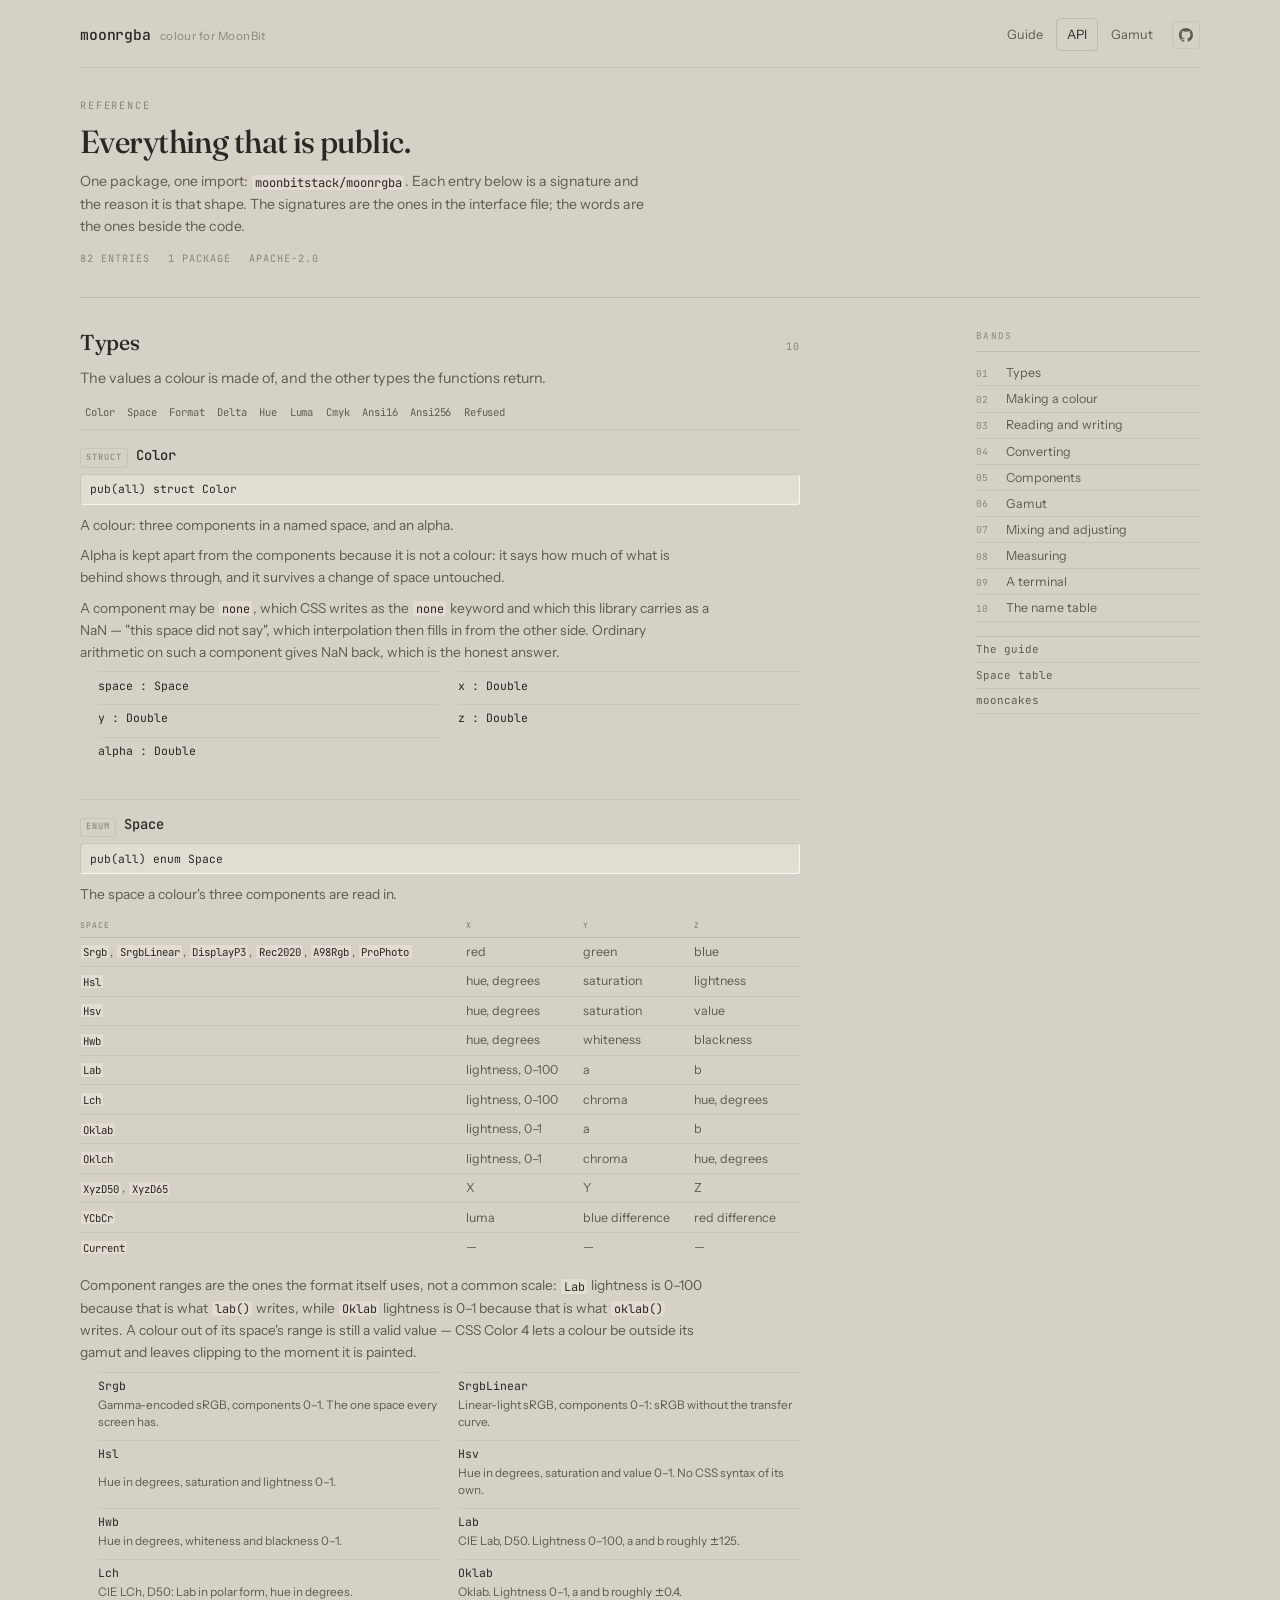
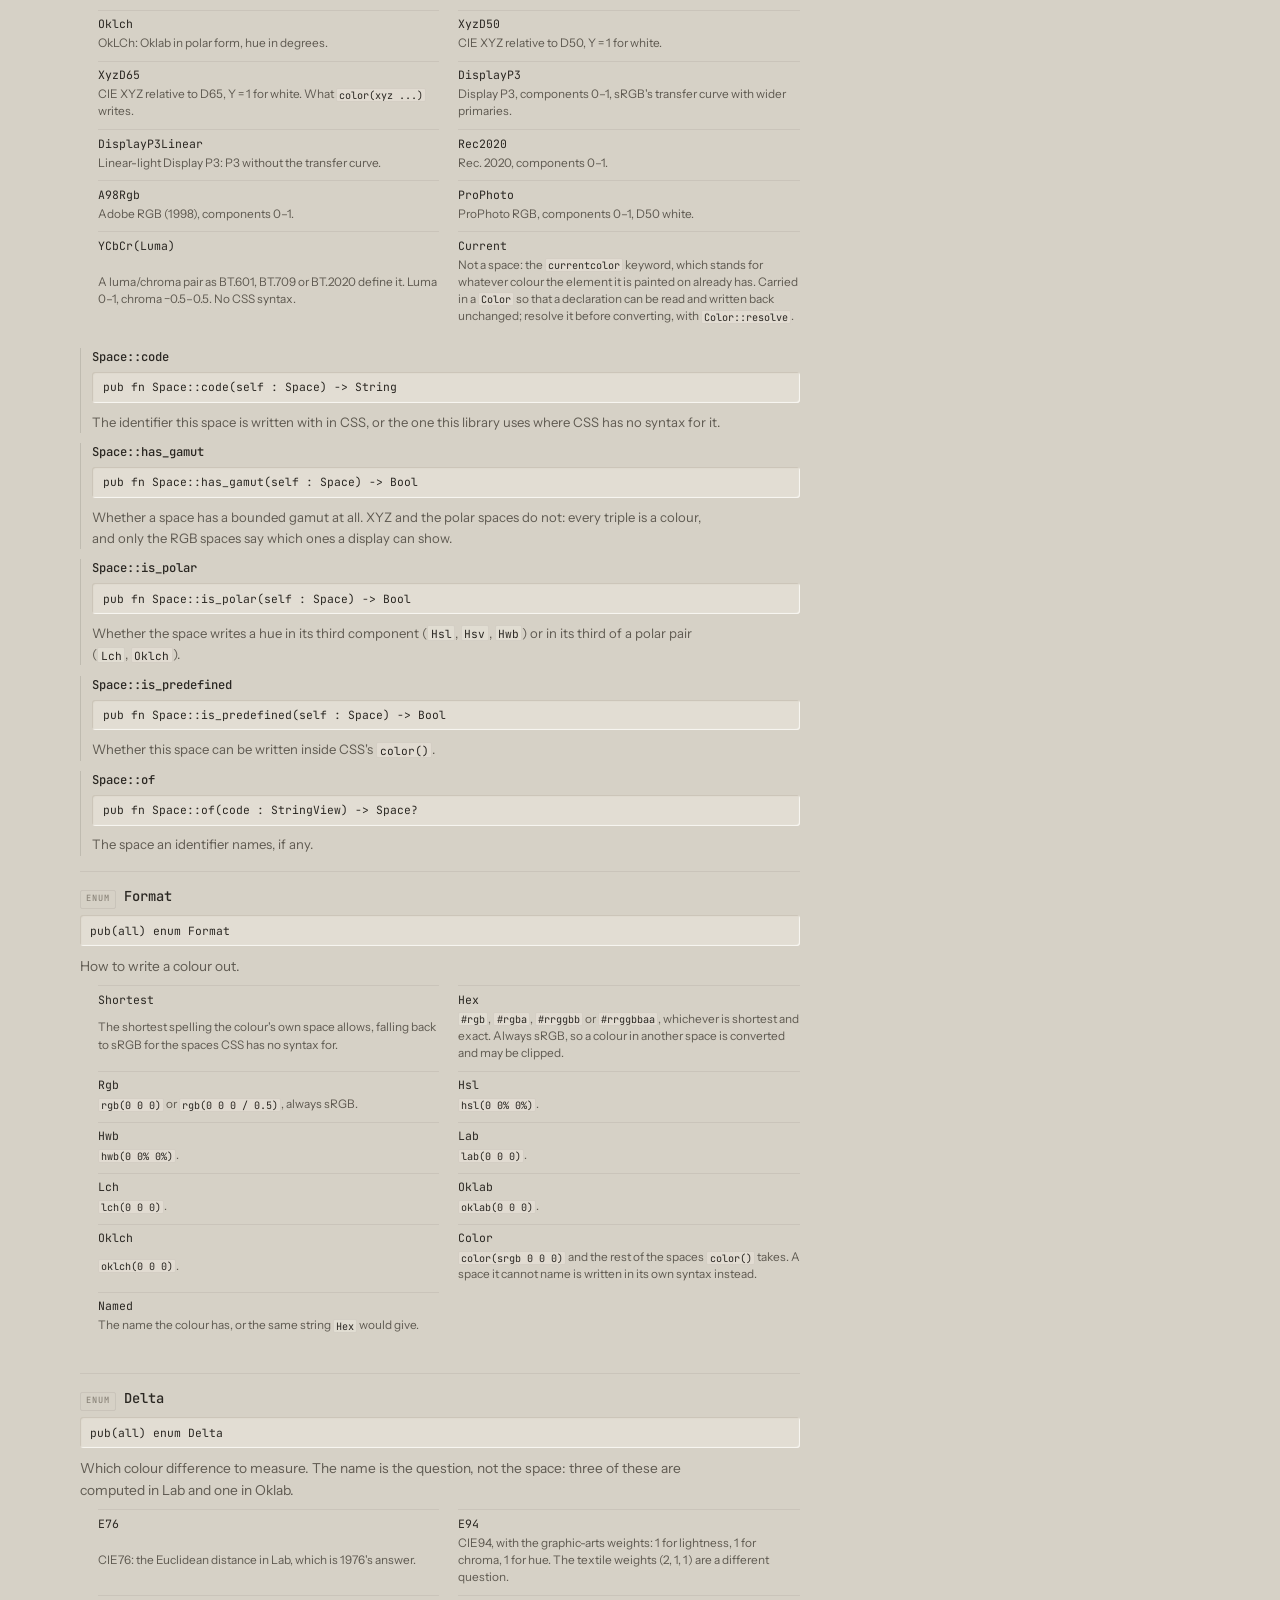
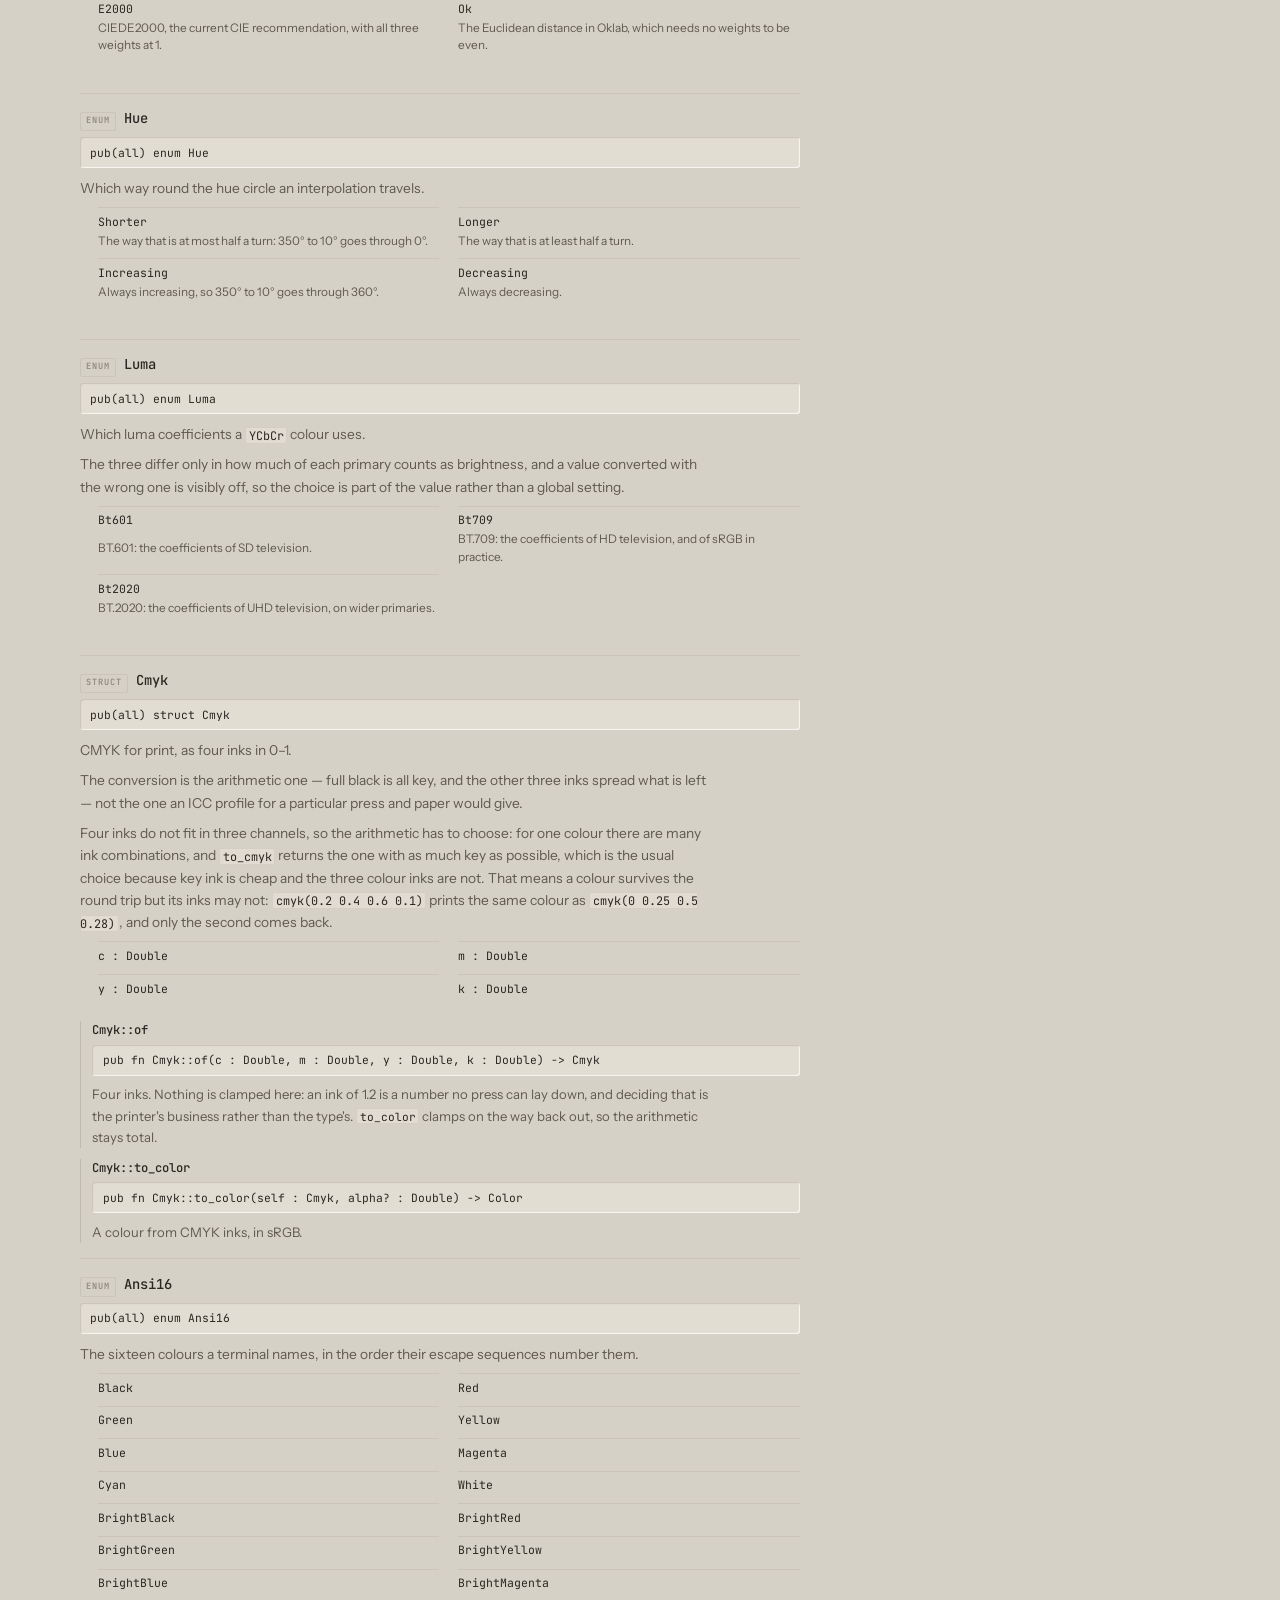
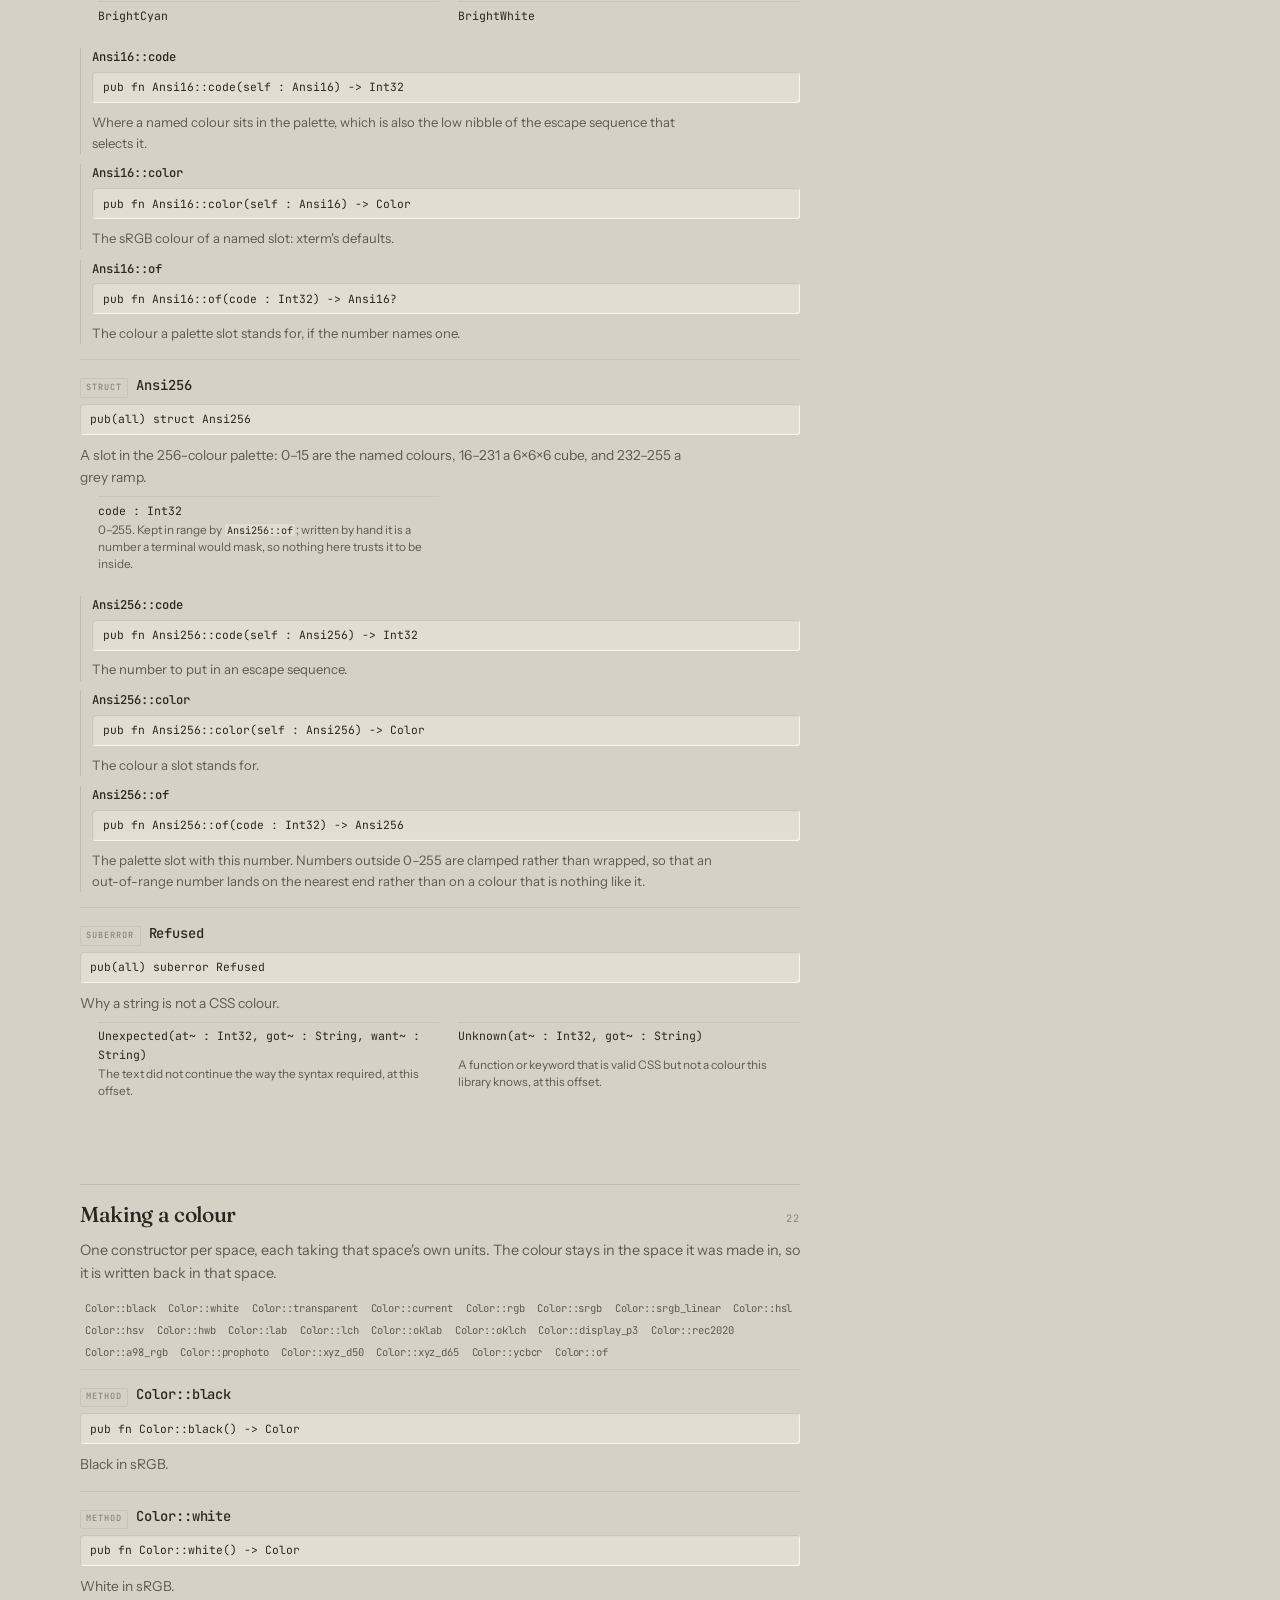
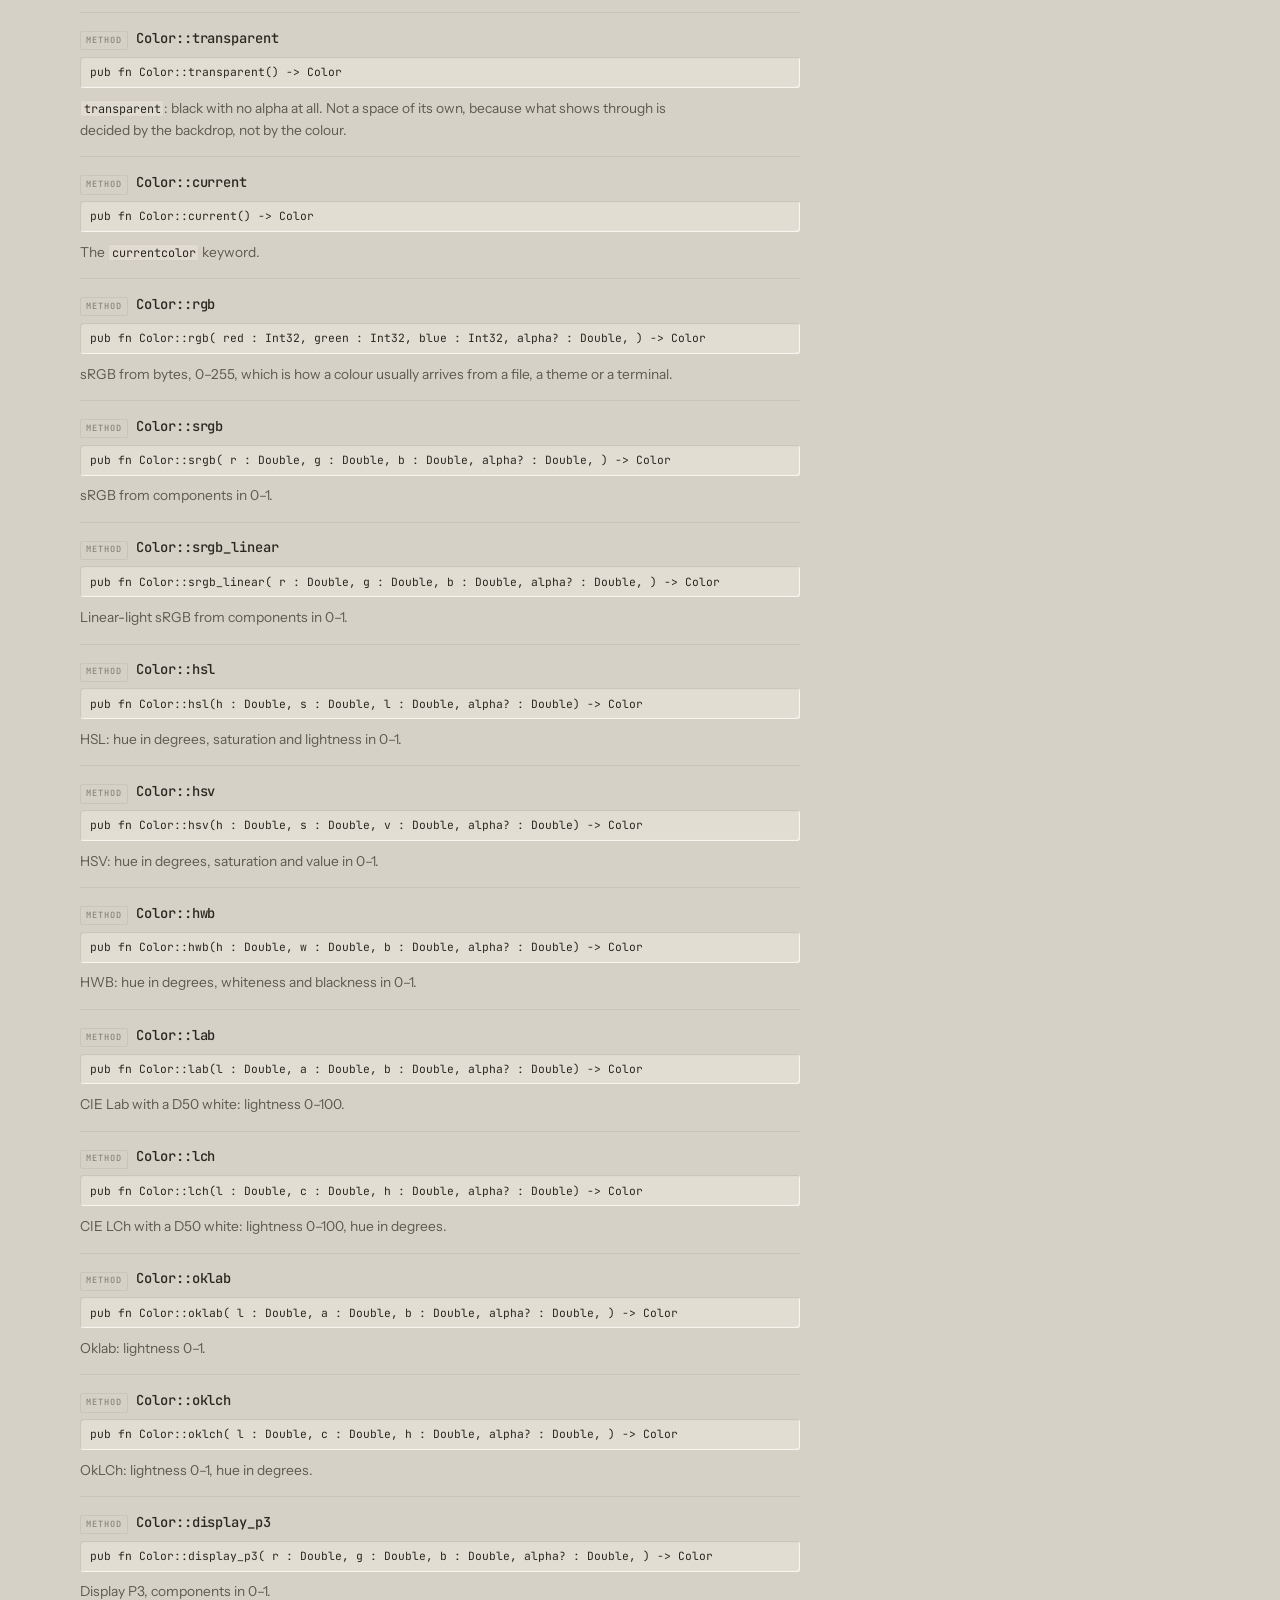
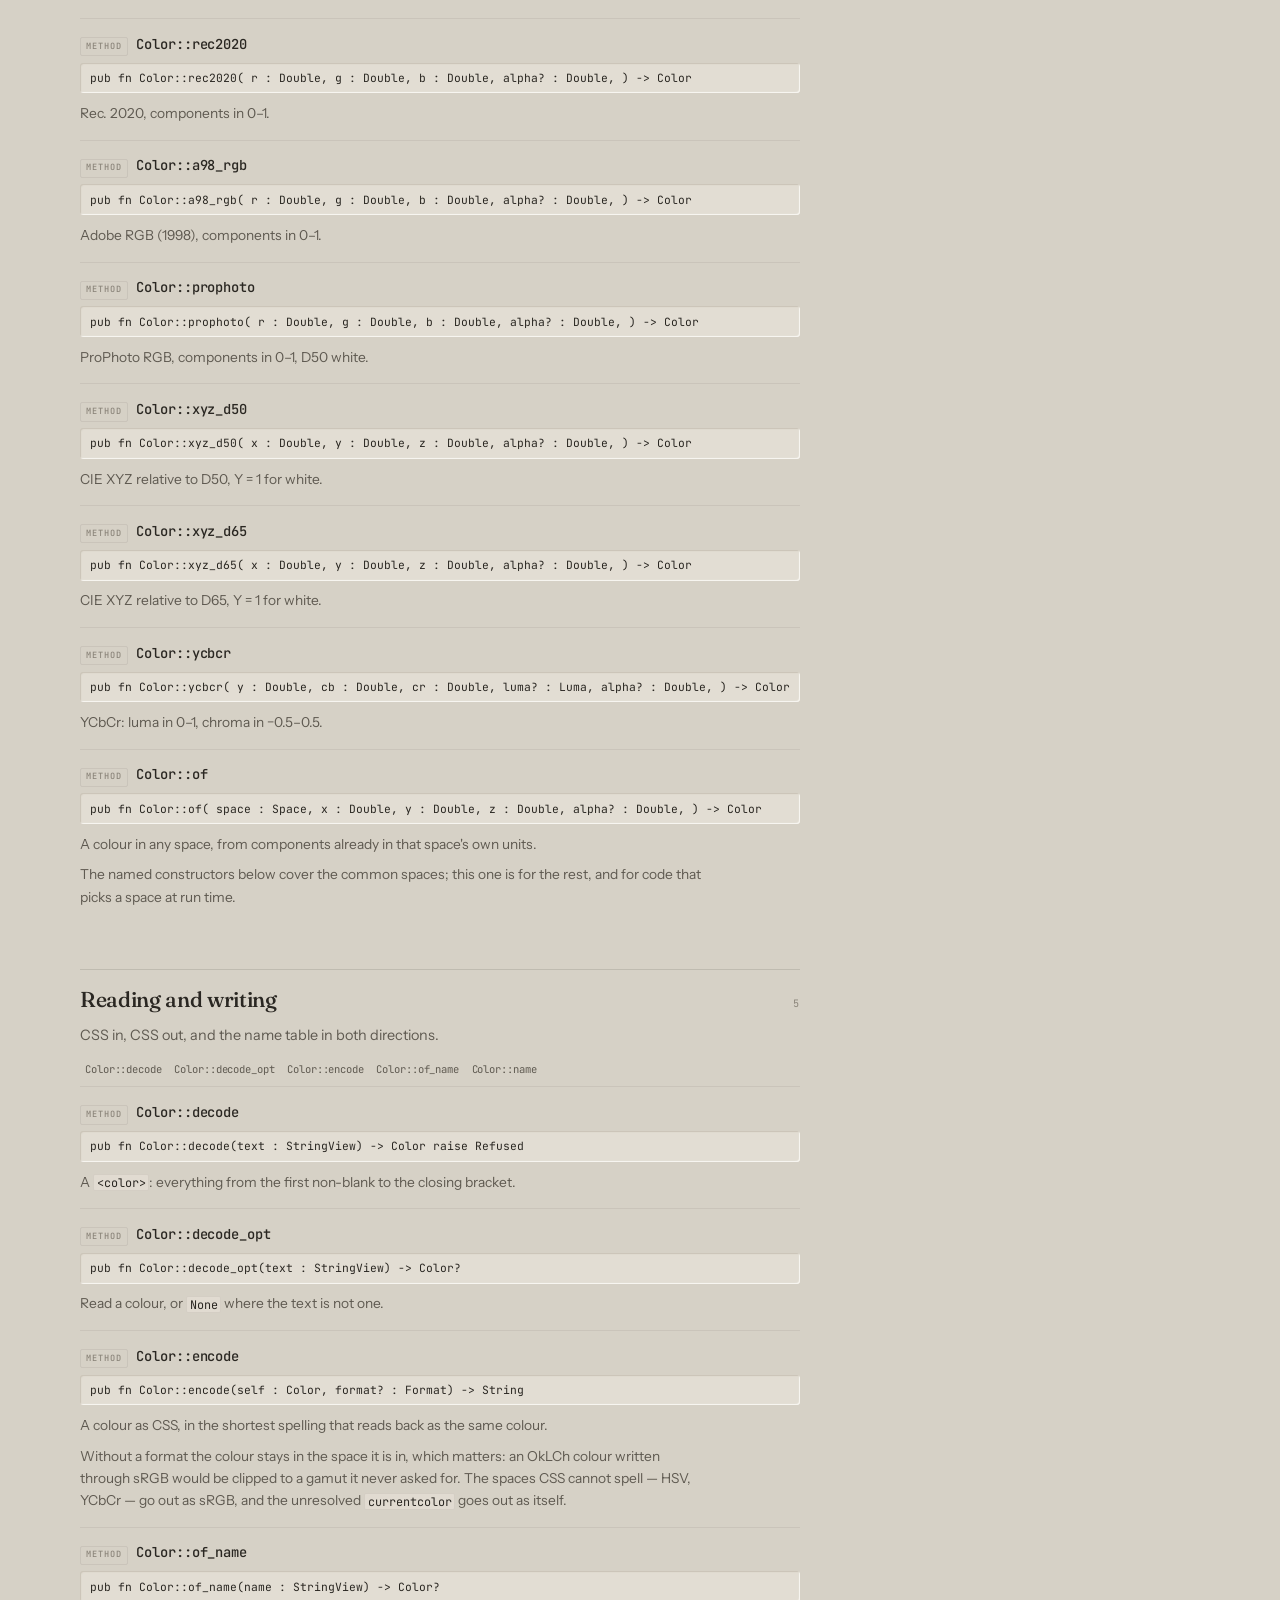
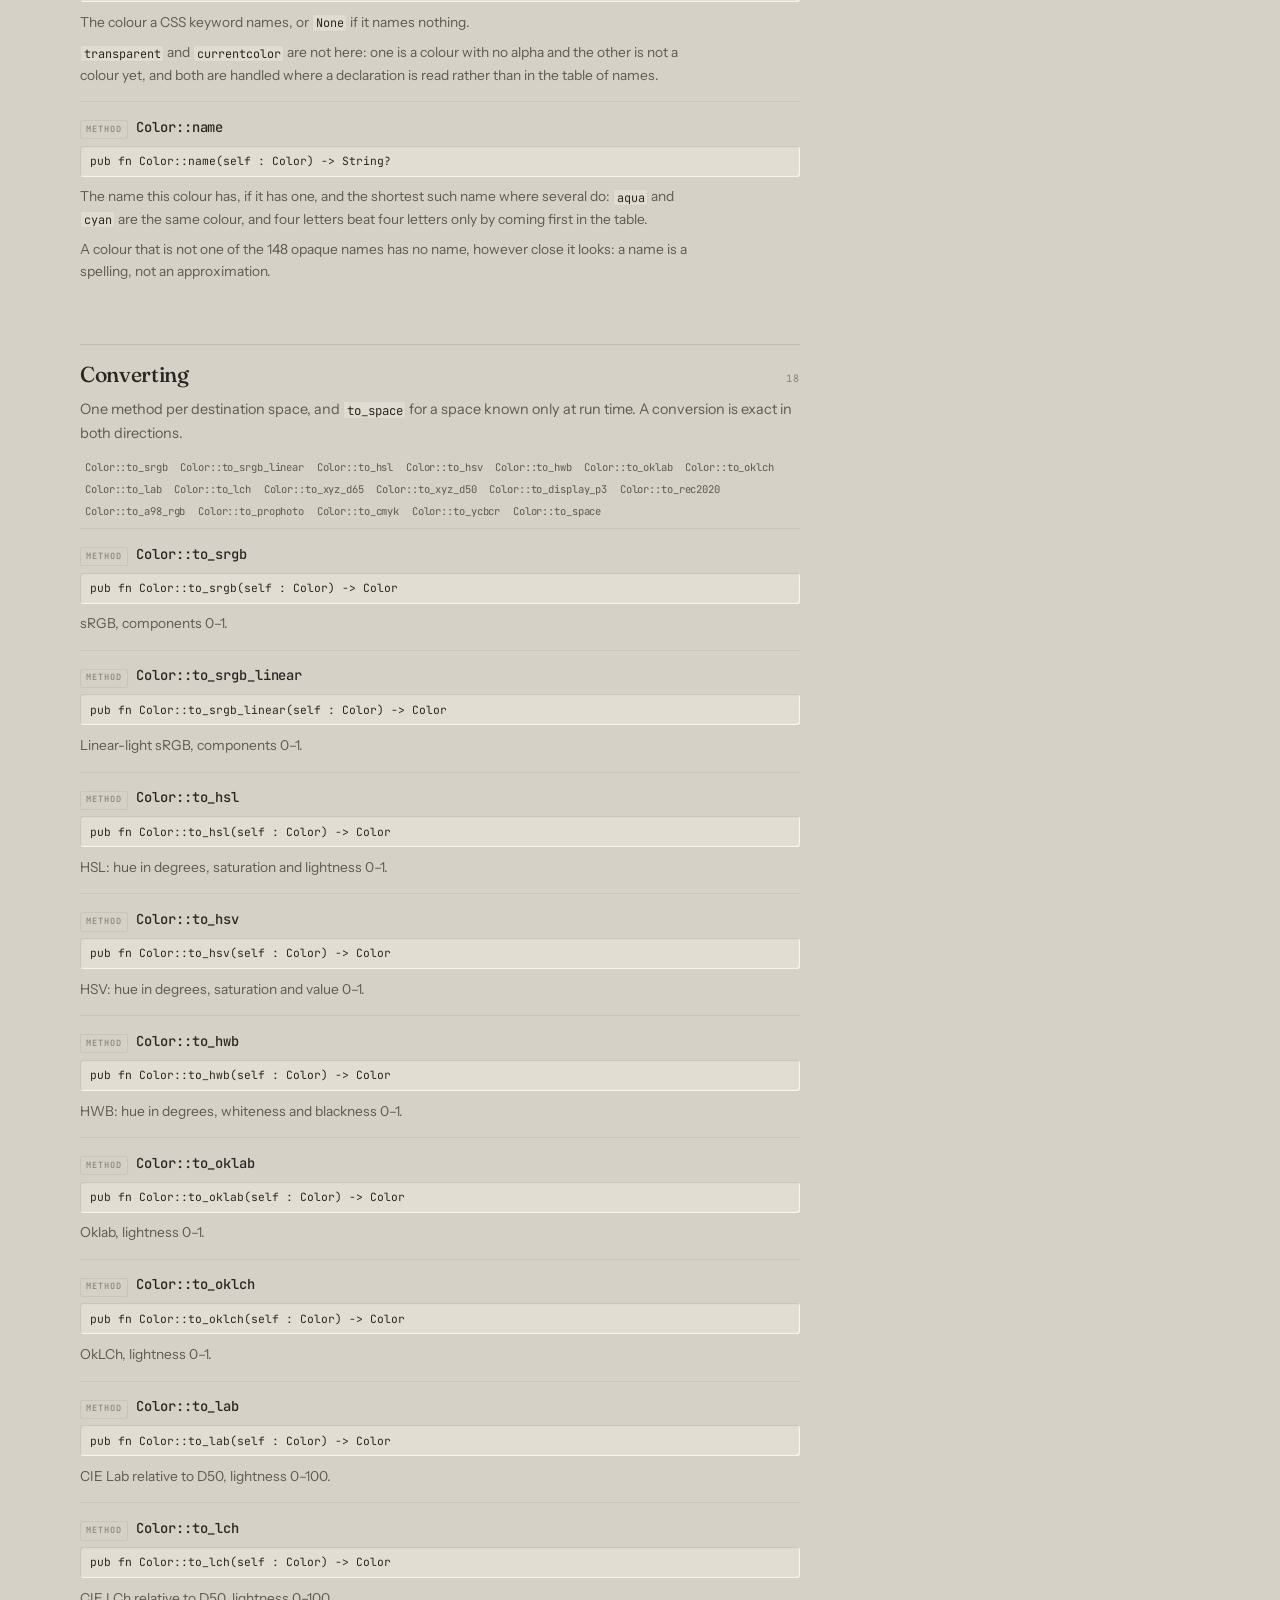
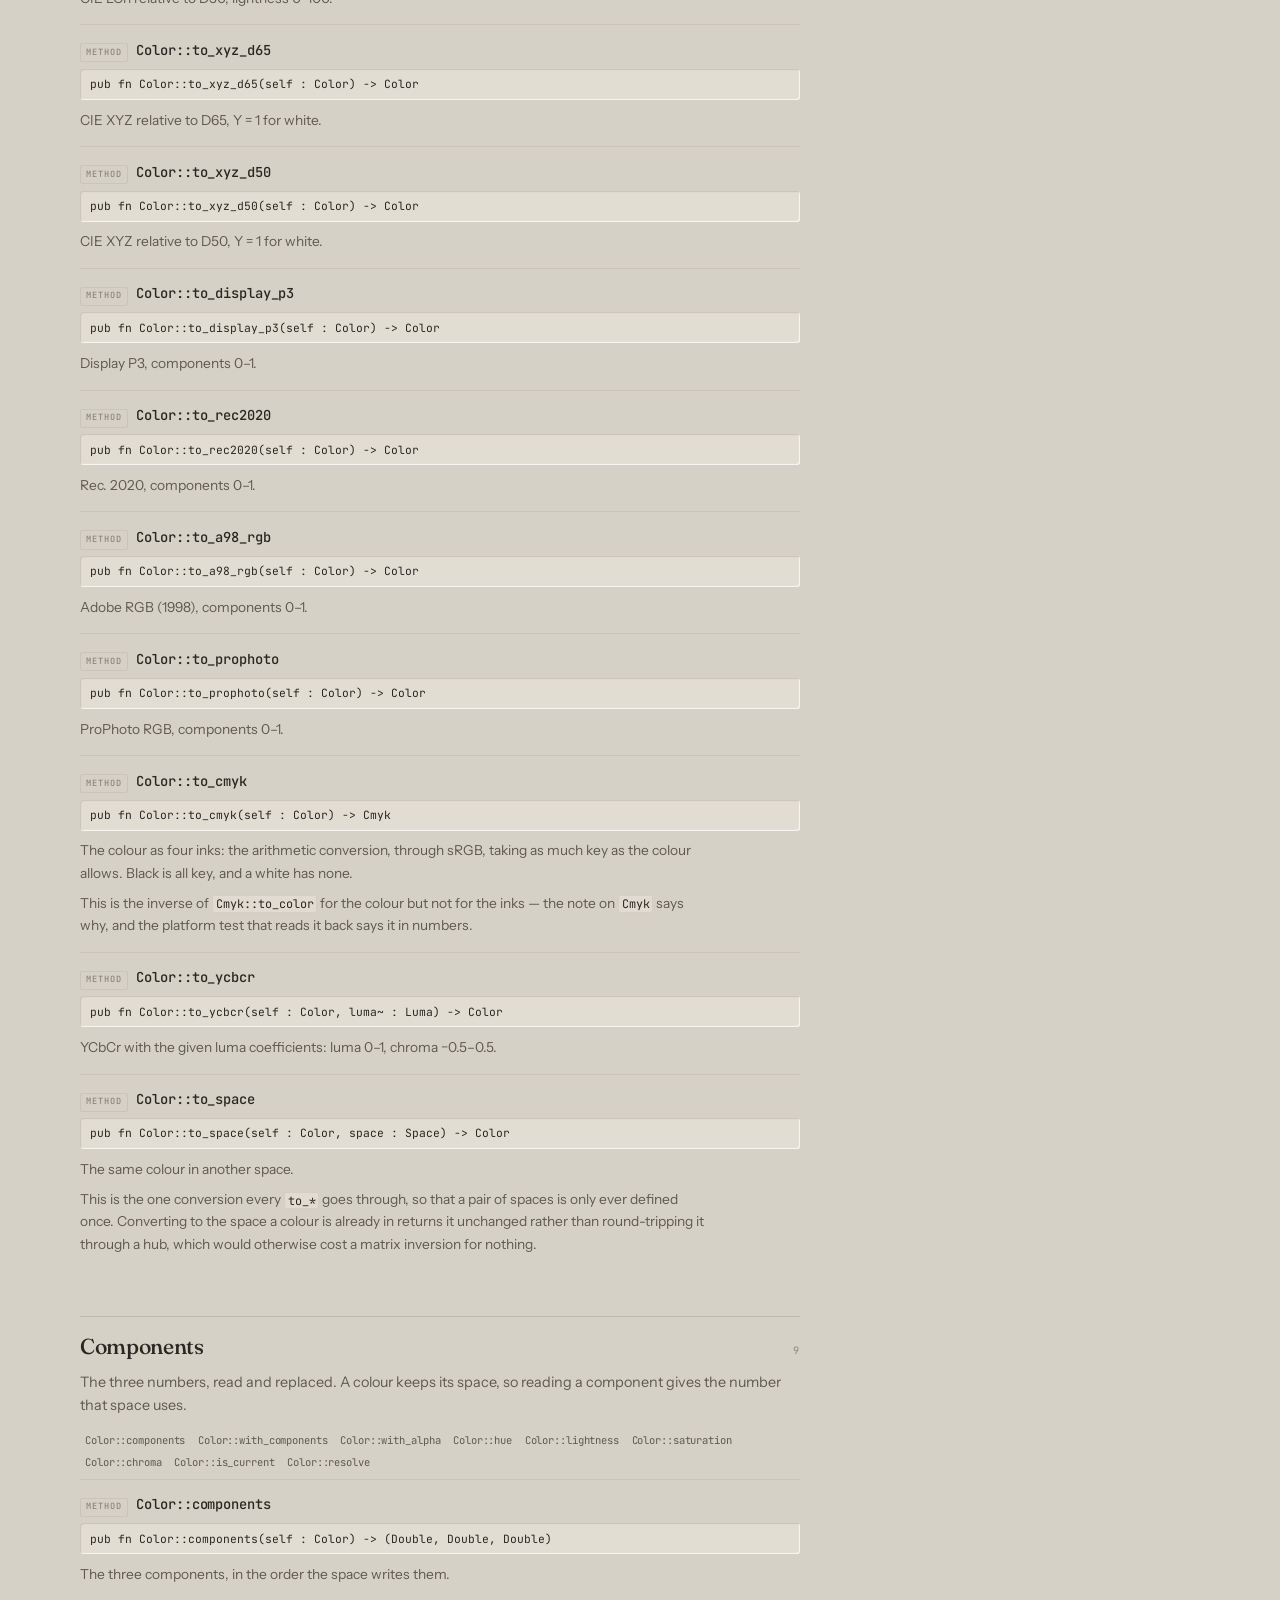
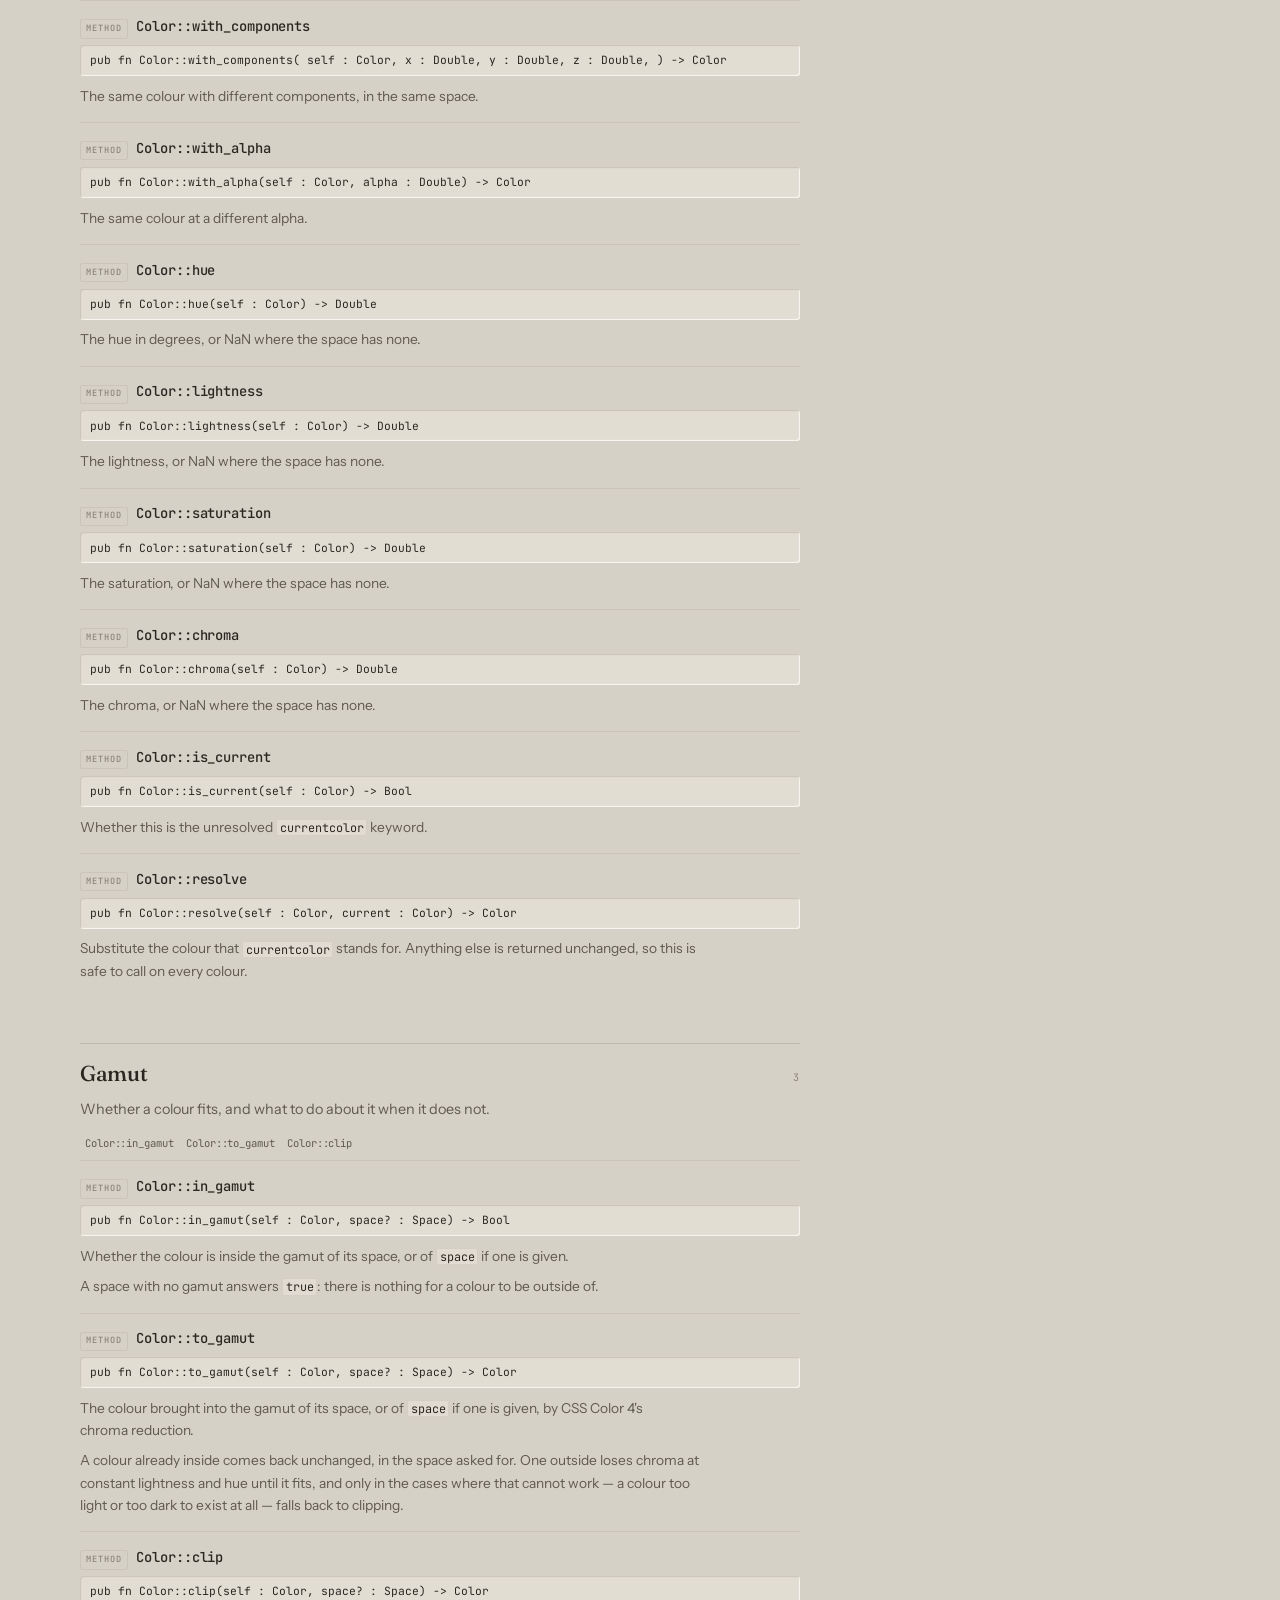
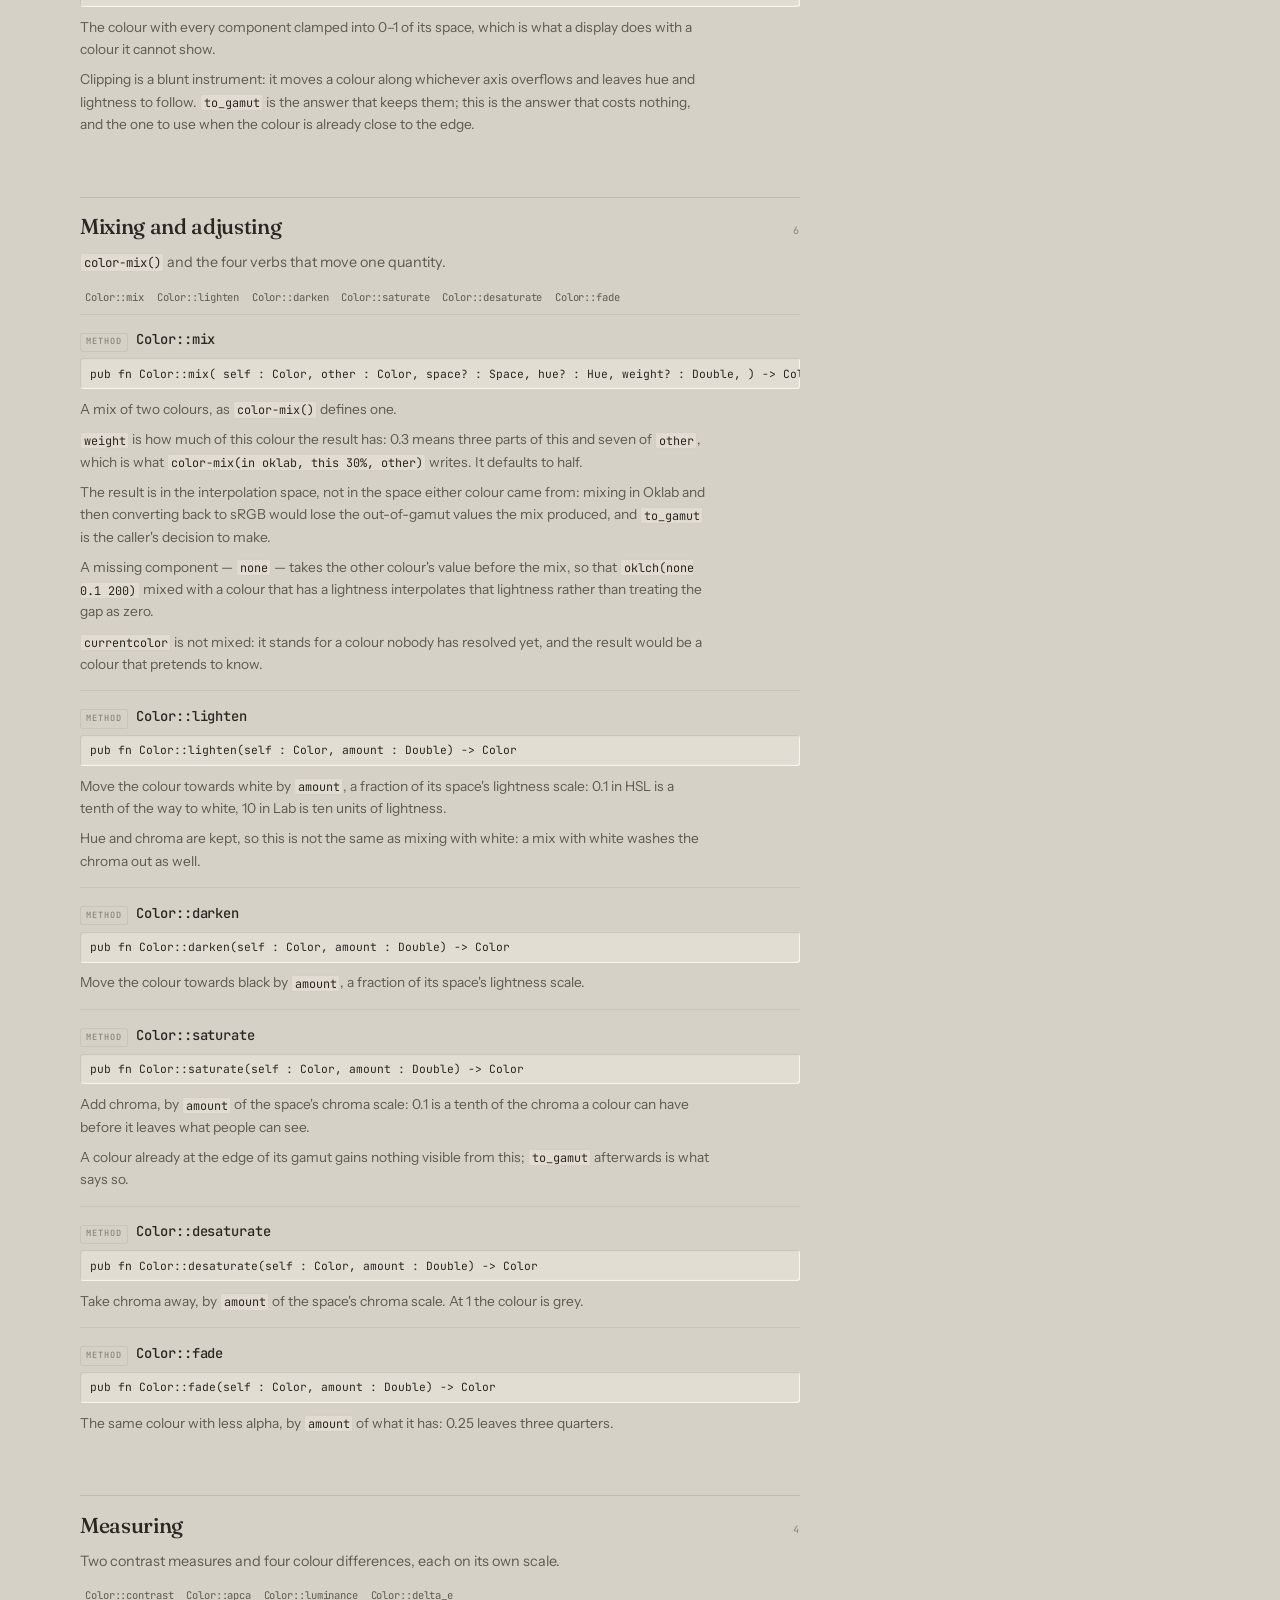
==== commit f6c99a9b: "docs(moonrgba): the page scroll bar is styled and shows no thumb at the top; the panels' bars are no" ====
--- a/docs/api.html
+++ b/docs/api.html
@@ -11,6 +11,7 @@
 <link rel="preconnect" href="https://fonts.gstatic.com" crossorigin>
 <link href="https://fonts.googleapis.com/css2?family=Fraunces:ital,opsz,wght@0,9..144,400..700;1,9..144,400..700&family=Instrument+Sans:wght@400;500;600&family=JetBrains+Mono:wght@400;500&display=swap" rel="stylesheet">
 <link rel="stylesheet" href="assets/site.css">
+<script type="module" src="assets/scrollbar.js"></script>
 </head>
 <body>
 
--- a/docs/assets/site.css
+++ b/docs/assets/site.css
@@ -153,19 +153,30 @@
 
 /* Chrome ignores ::-webkit-scrollbar once scrollbar-color is set, so the
    standard properties go behind a guard that only the others match. */
-.scroll,
-.spellings,
-pre {
-  scrollbar-width: thin;
-  scrollbar-color: color-mix(in srgb, var(--ink) 24%, transparent) transparent;
-}
-
 @supports not selector(::-webkit-scrollbar) {
   .scroll,
   .spellings,
   pre {
+    scrollbar-width: thin;
     scrollbar-color: color-mix(in srgb, var(--ink) 26%, transparent) transparent;
   }
+  html { scrollbar-width: thin; scrollbar-color: color-mix(in srgb, var(--ink) 26%, transparent) transparent; }
+  html.at-top { scrollbar-color: transparent transparent; }
+}
+
+/* The page's own bar, in the panels' hand; at the top of the page it keeps its
+   place but shows no thumb. */
+@supports selector(::-webkit-scrollbar) {
+  html::-webkit-scrollbar { width: 10px; height: 10px; }
+  html::-webkit-scrollbar-track { background: transparent; }
+  html::-webkit-scrollbar-thumb {
+    border-radius: 99px;
+    border: 3px solid transparent;
+    background-clip: content-box;
+    background-color: color-mix(in srgb, var(--ink) 24%, transparent);
+  }
+  html::-webkit-scrollbar-thumb:hover { background-color: color-mix(in srgb, var(--ink) 38%, transparent); }
+  html.at-top::-webkit-scrollbar-thumb { background-color: transparent; }
 }
 
 @supports selector(::-webkit-scrollbar) {
@@ -1946,3 +1957,12 @@
     margin-inline: auto;
   }
 }
+
+/* A header cell names a column; it is not a value, so it does not wear the code
+   chip's box. */
+.doc-table th code {
+  background: none;
+  box-shadow: none;
+  padding: 0;
+  color: var(--ink-3);
+}
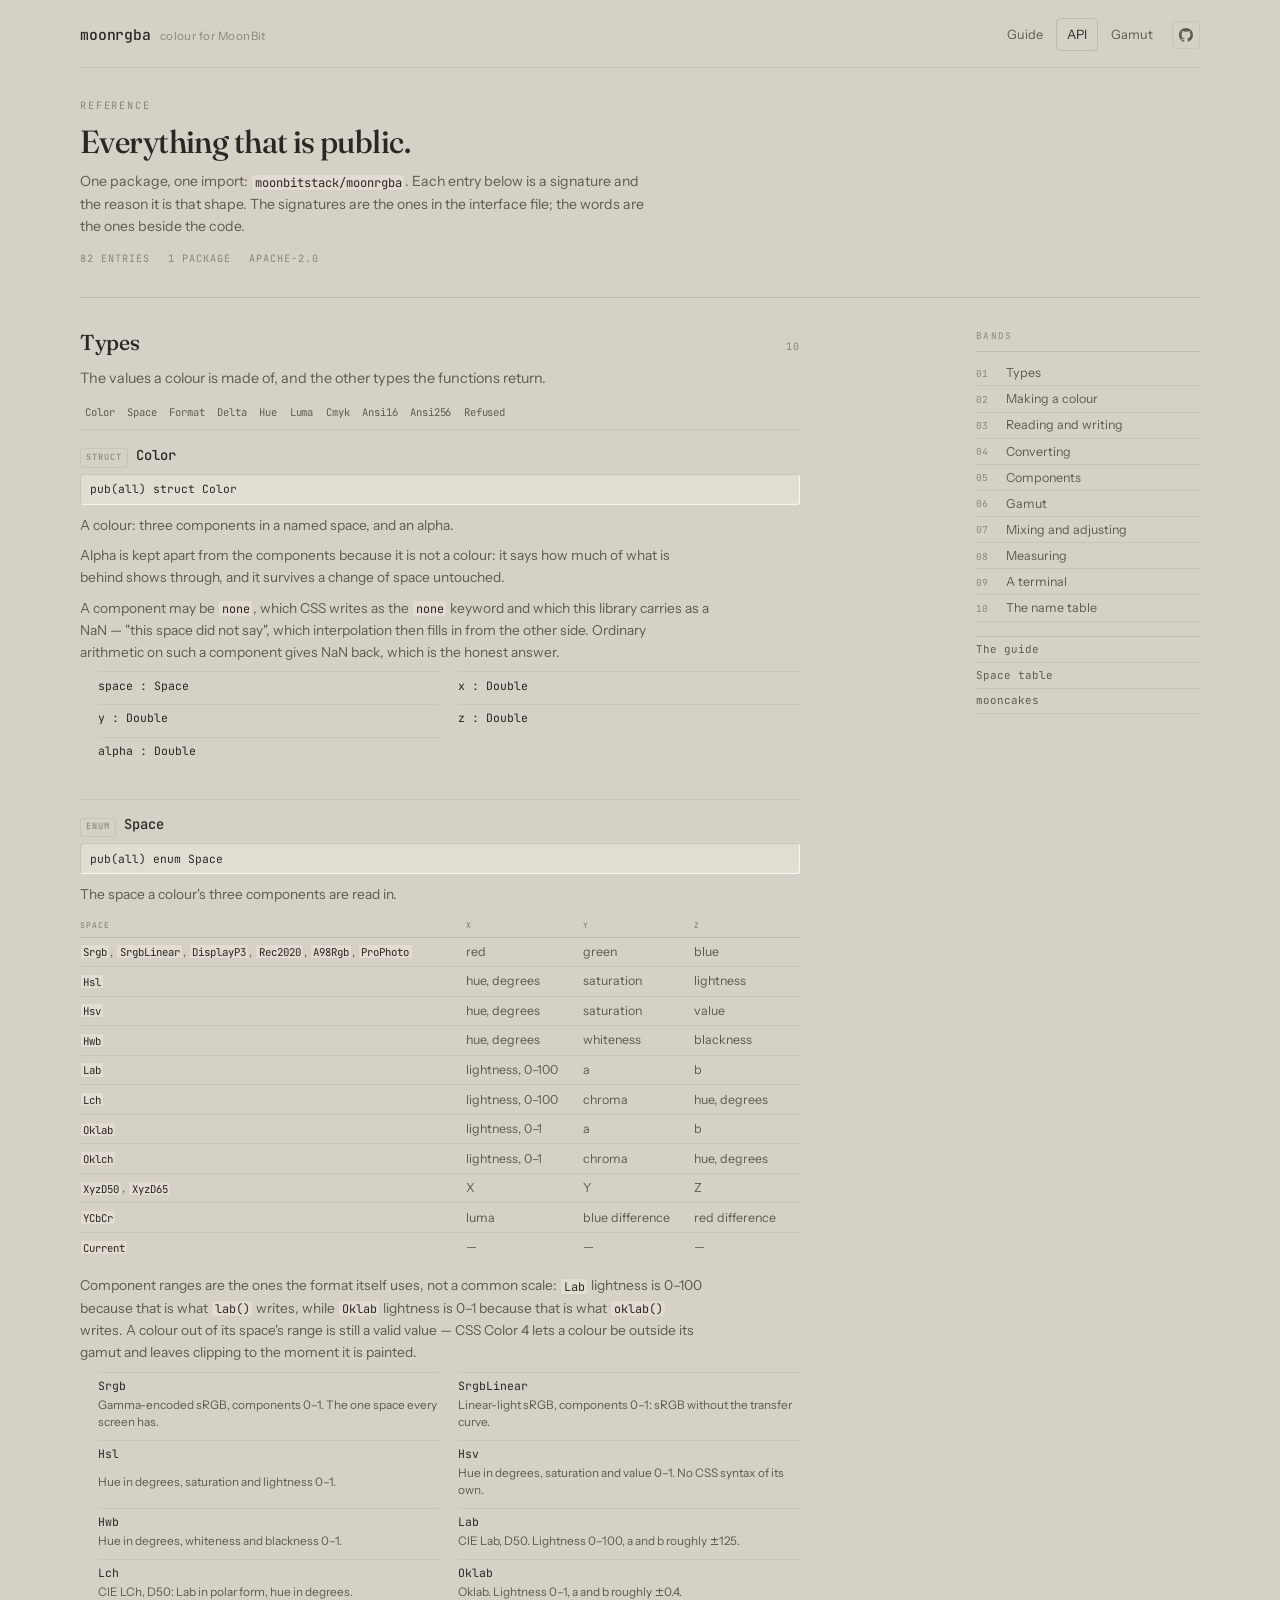
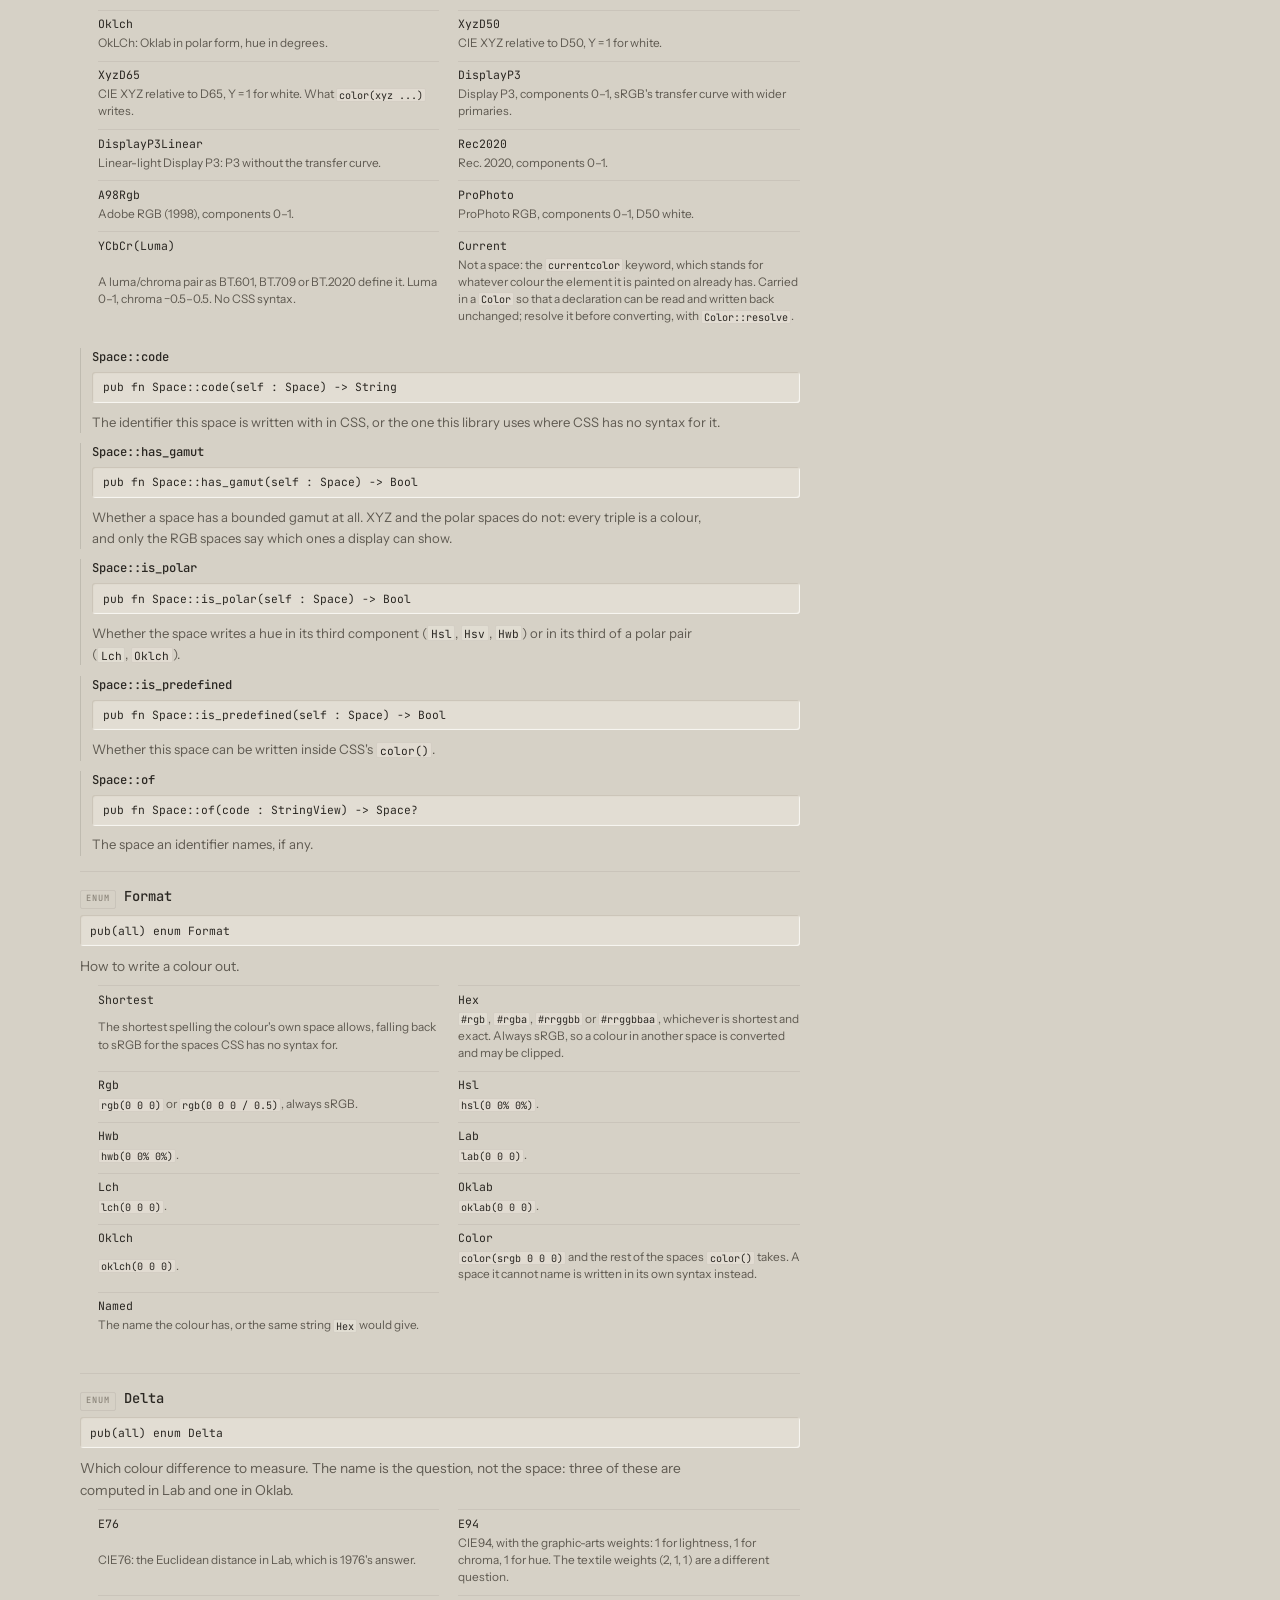
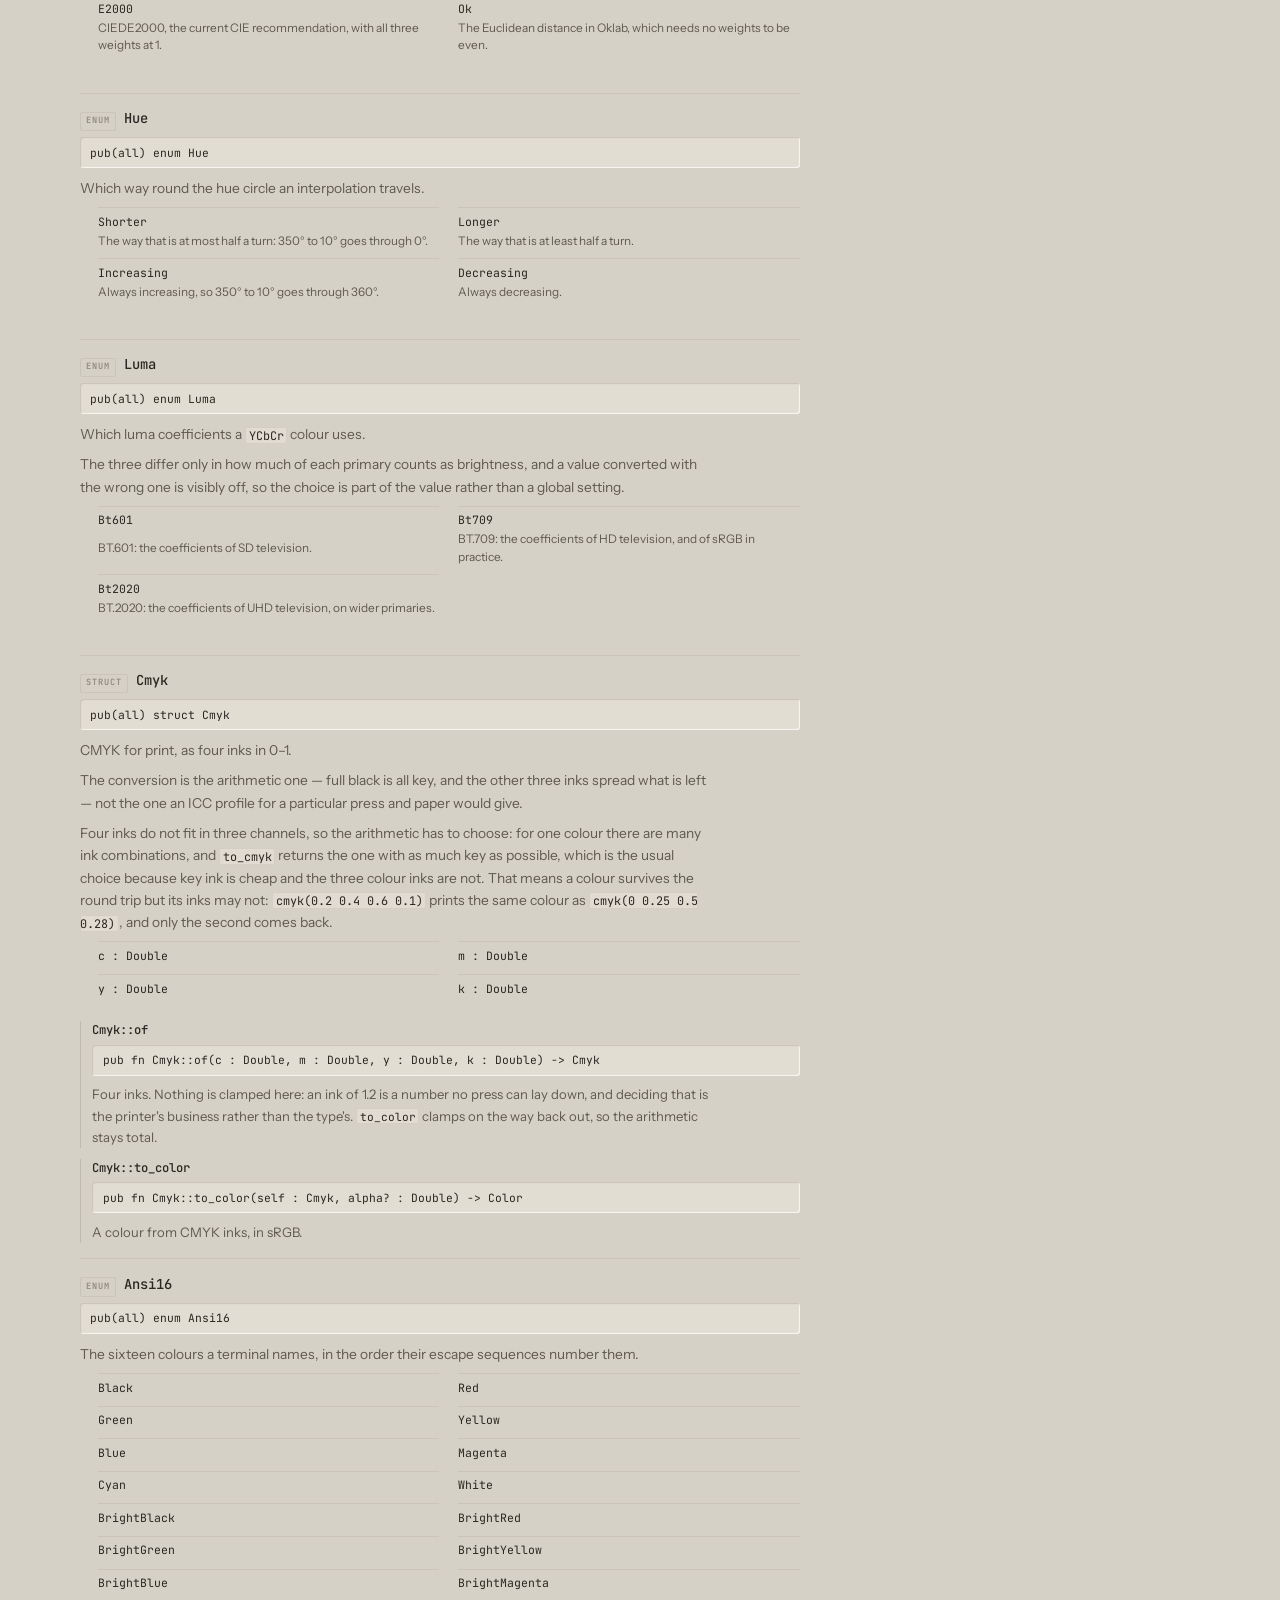
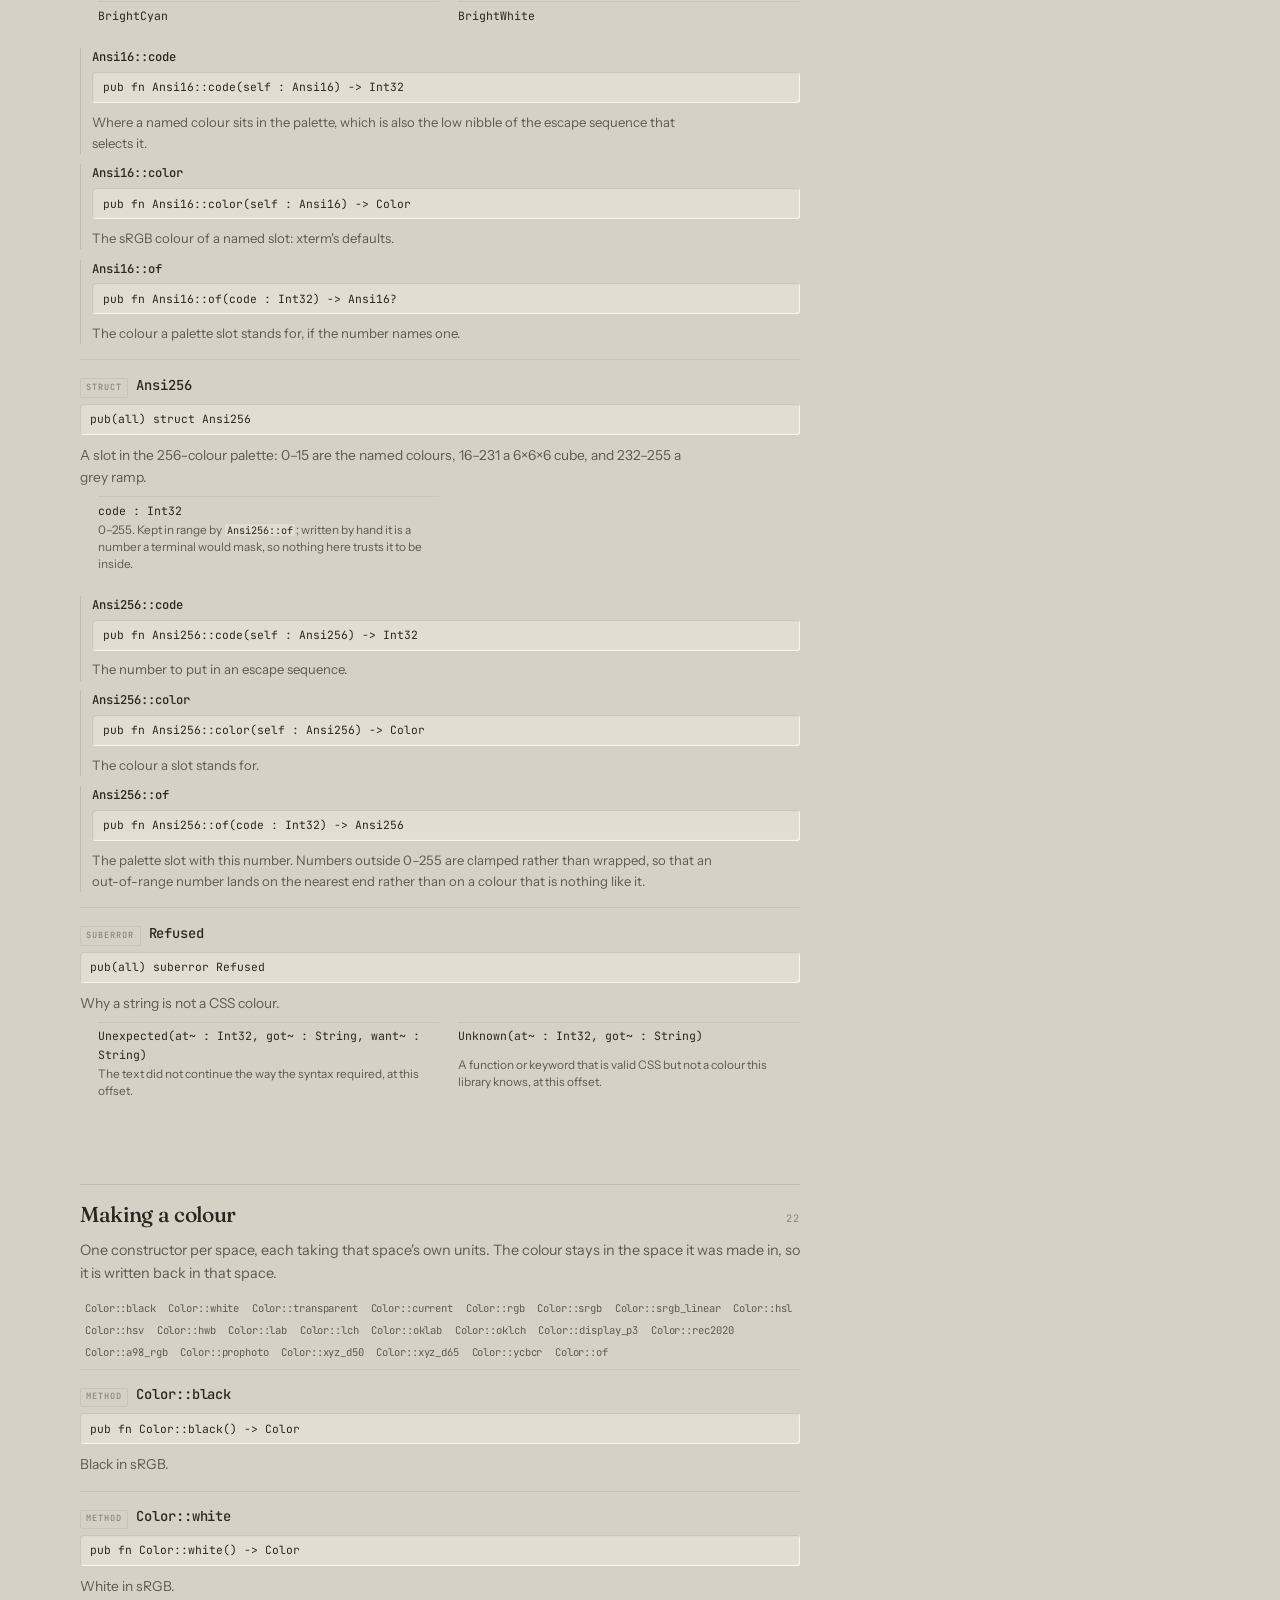
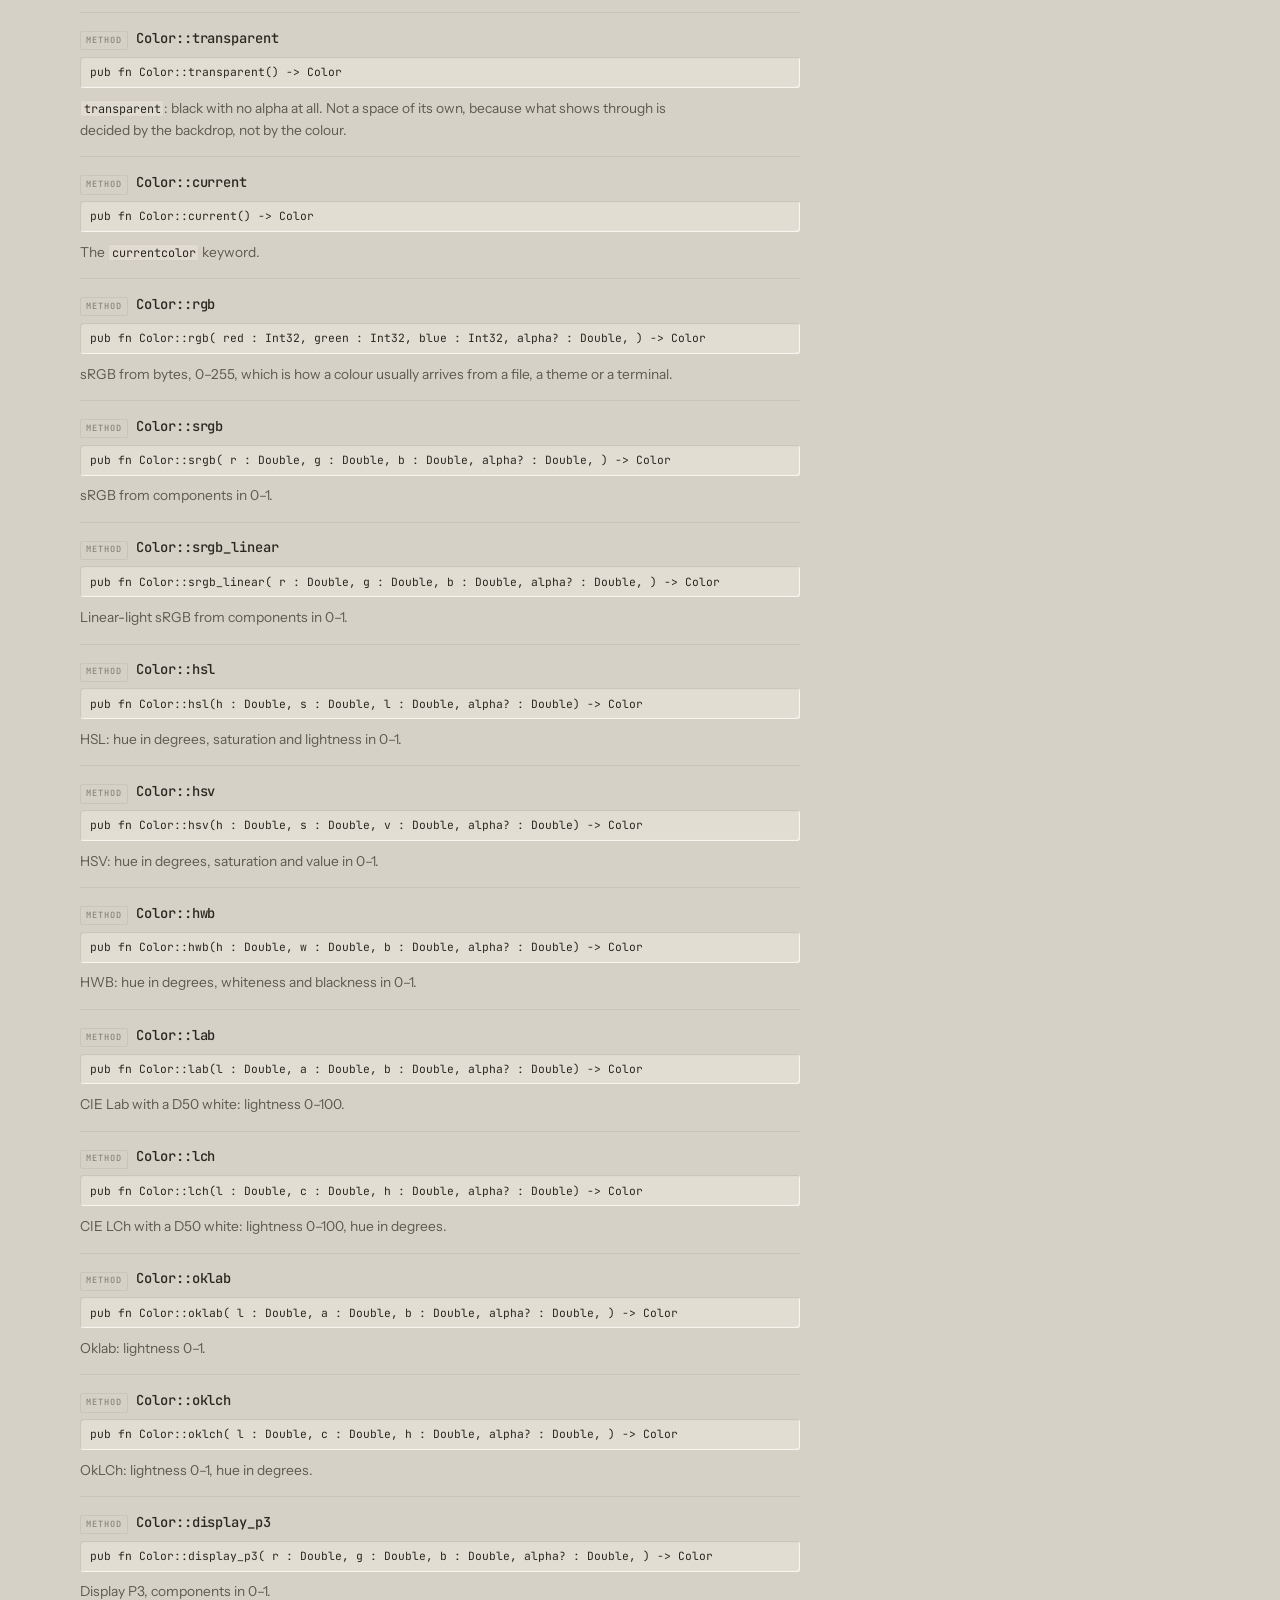
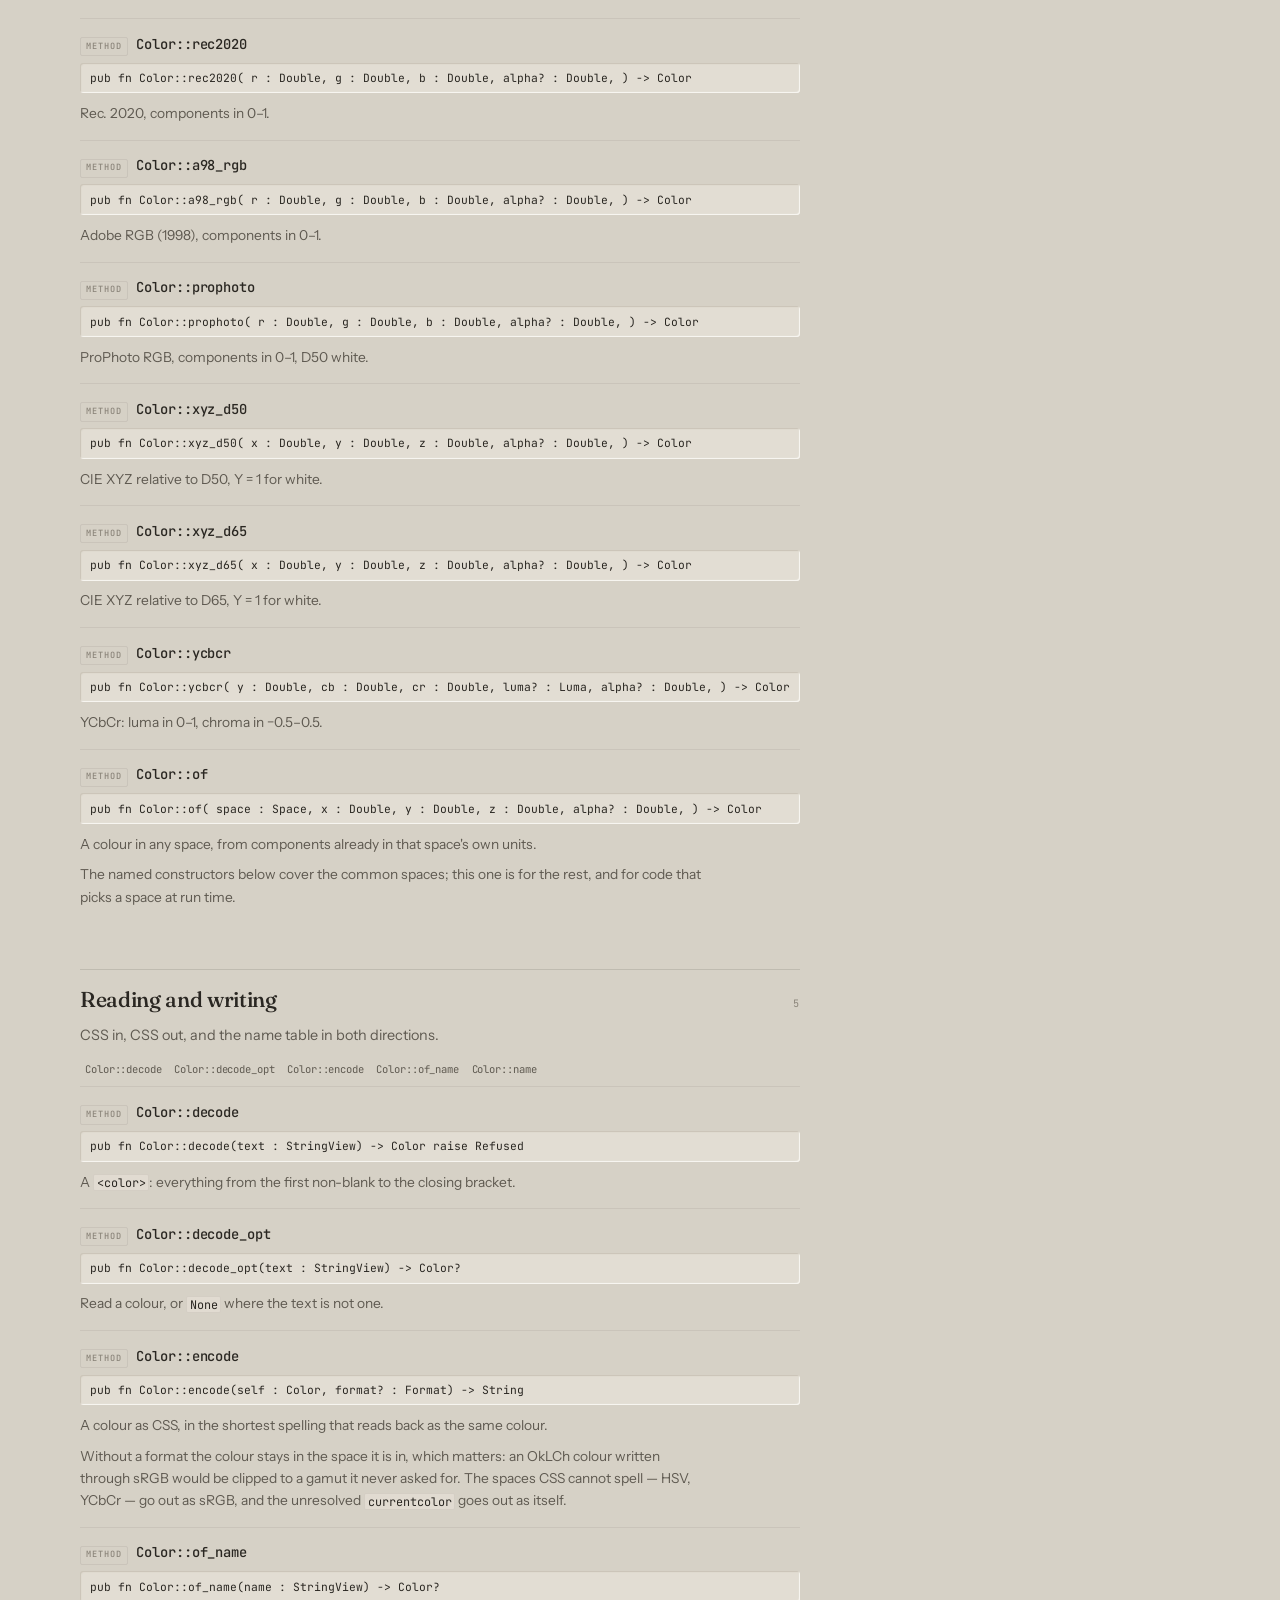
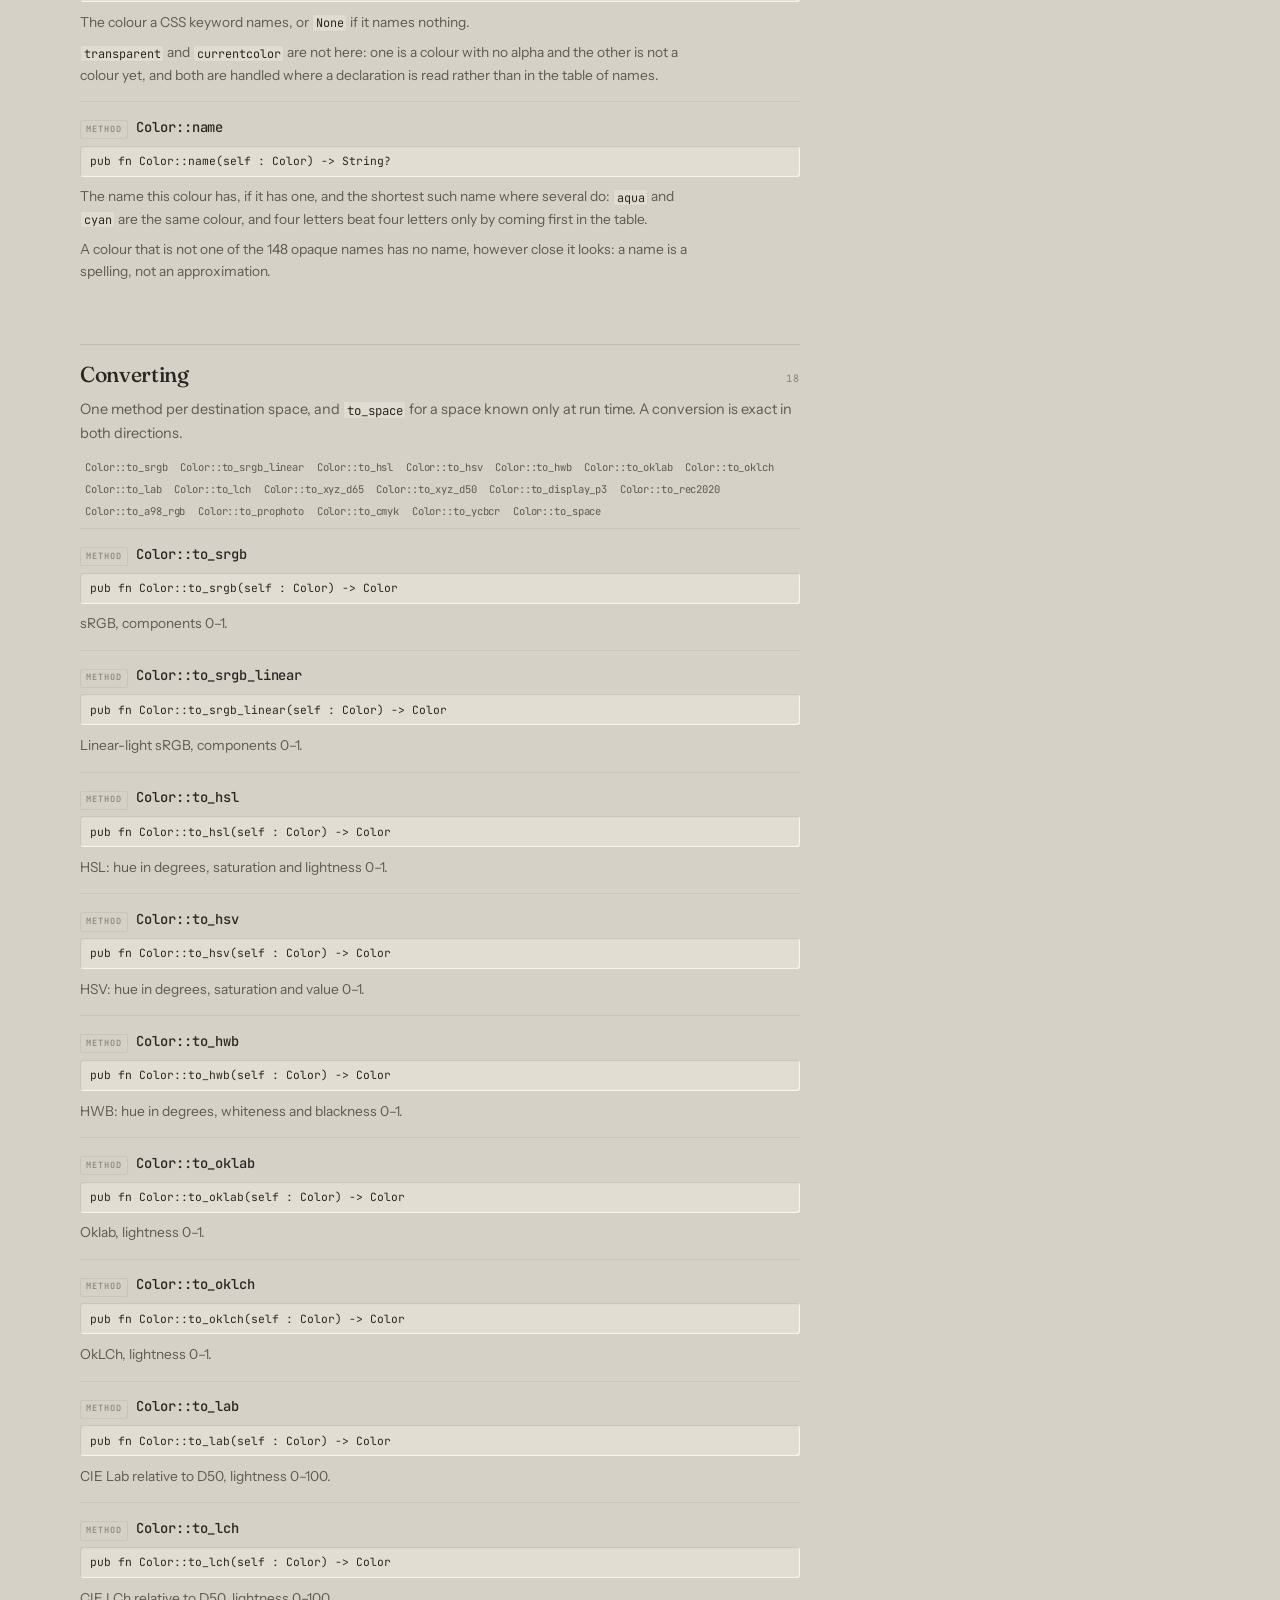
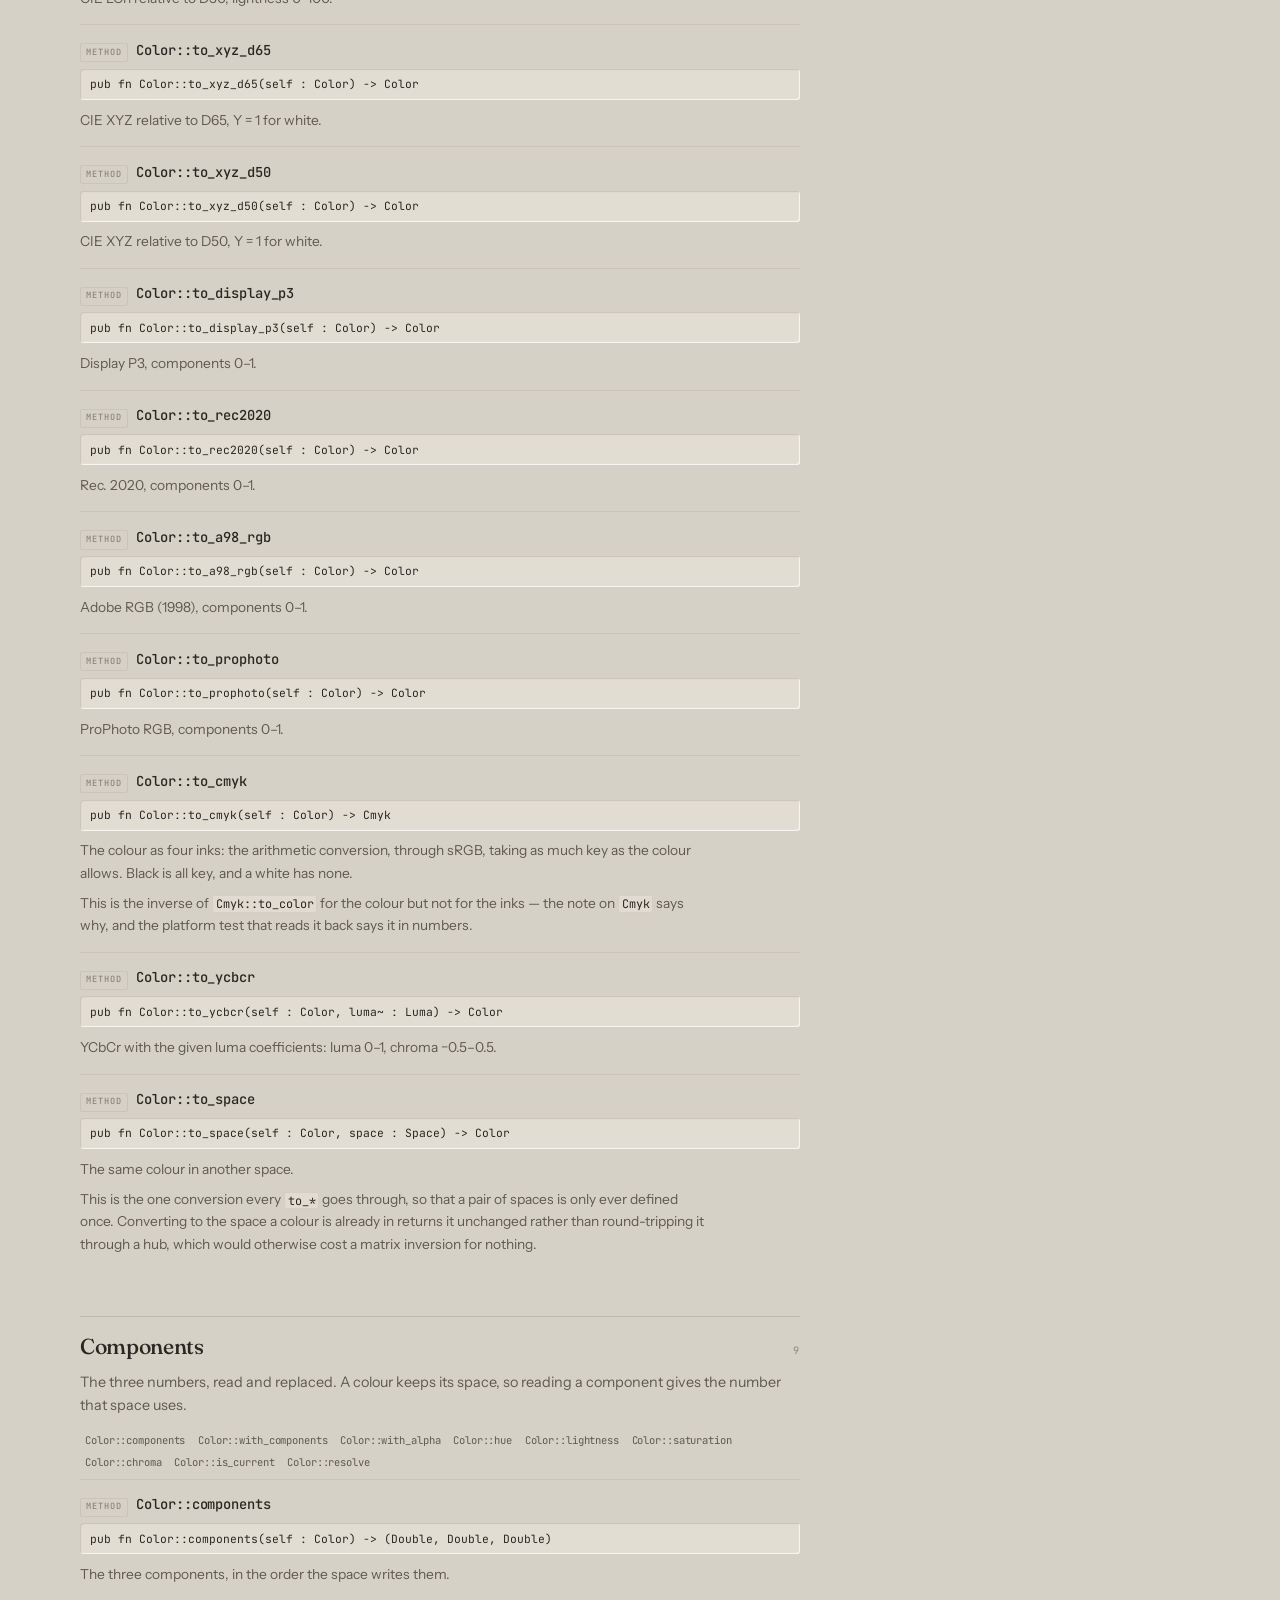
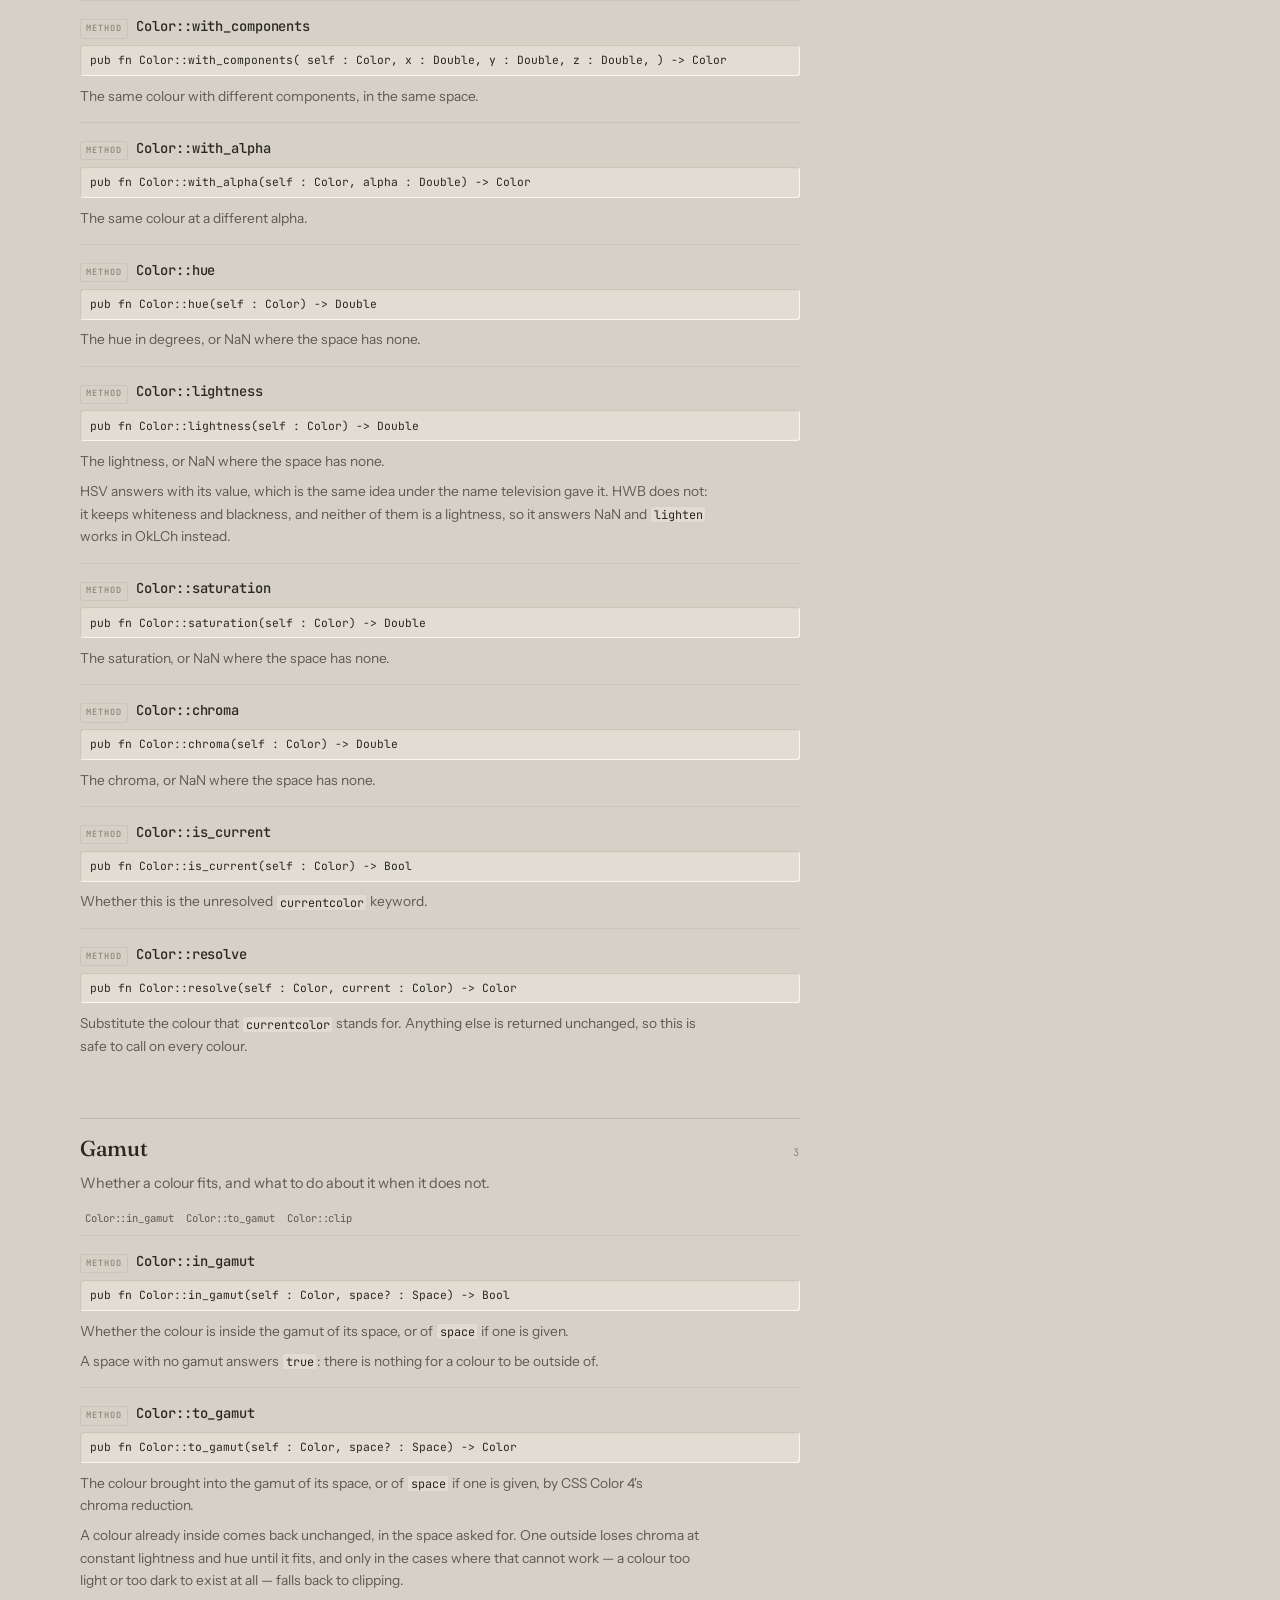
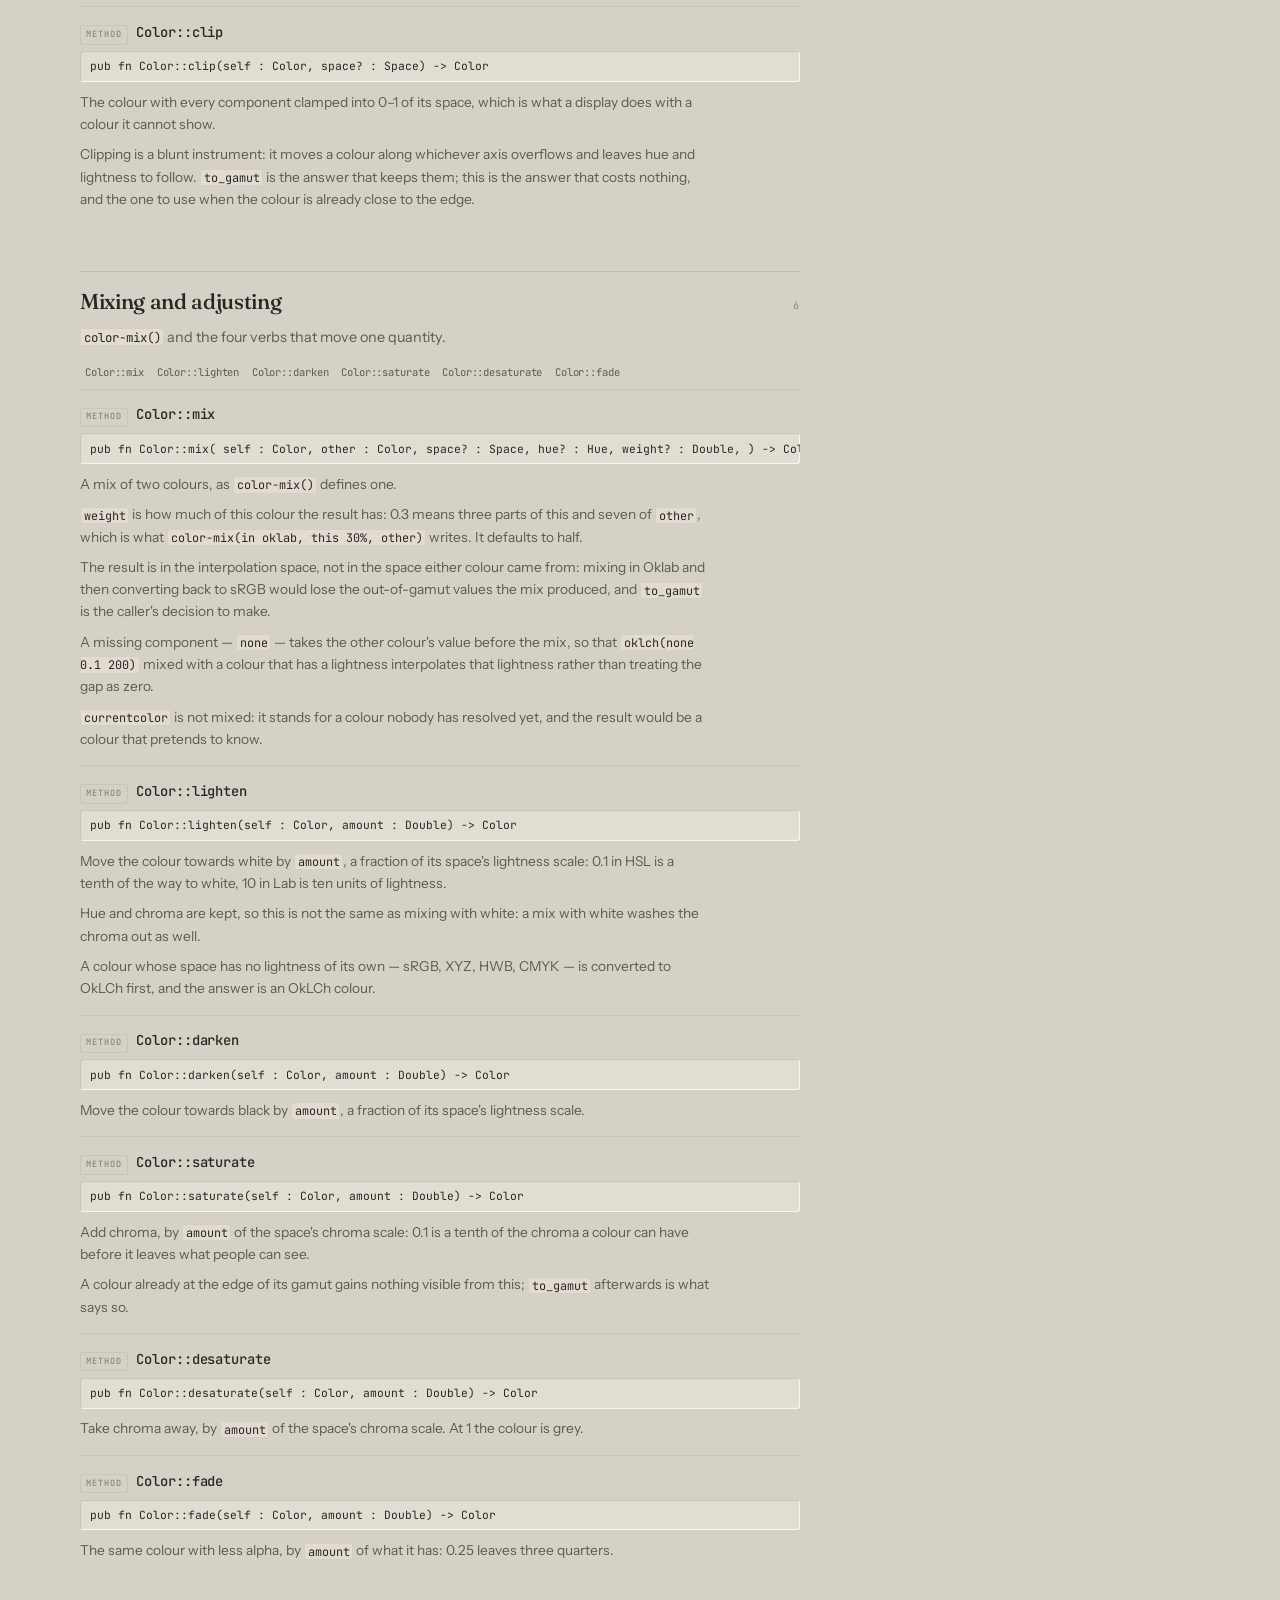
==== commit dabd1141: "fix(moonrgba): a grey reports no hue and HWB reports no lightness. Signed-off-by: Leo Cheng (heke122" ====
--- a/docs/api.html
+++ b/docs/api.html
@@ -536,6 +536,7 @@
 <h3><span class="kind">method</span>Color::lightness</h3>
 <pre class="sig">pub fn Color::lightness(self : Color) -&gt; Double</pre>
 <p>The lightness, or NaN where the space has none.</p>
+<p>HSV answers with its value, which is the same idea under the name television gave it. HWB does not: it keeps whiteness and blackness, and neither of them is a lightness, so it answers NaN and <code>lighten</code> works in OkLCh instead.</p>
 </div>
 <div class="entry" id="Color-saturation">
 <h3><span class="kind">method</span>Color::saturation</h3>
@@ -616,6 +617,7 @@
 <pre class="sig">pub fn Color::lighten(self : Color, amount : Double) -&gt; Color</pre>
 <p>Move the colour towards white by <code>amount</code>, a fraction of its space's lightness scale: 0.1 in HSL is a tenth of the way to white, 10 in Lab is ten units of lightness.</p>
 <p>Hue and chroma are kept, so this is not the same as mixing with white: a mix with white washes the chroma out as well.</p>
+<p>A colour whose space has no lightness of its own — sRGB, XYZ, HWB, CMYK — is converted to OkLCh first, and the answer is an OkLCh colour.</p>
 </div>
 <div class="entry" id="Color-darken">
 <h3><span class="kind">method</span>Color::darken</h3>
@@ -693,8 +695,9 @@
 </div>
 <div class="entry" id="Color-to_ansi256">
 <h3><span class="kind">method</span>Color::to_ansi256</h3>
-<pre class="sig">pub fn Color::to_ansi256(self : Color) -&gt; Ansi256</pre>
+<pre class="sig">pub fn Color::to_ansi256(self : Color, named~ : Bool = false) -&gt; Ansi256</pre>
 <p>The slot of the 256-colour palette closest to this colour by ΔE OK.</p>
+<p><code>named</code> says whether the first sixteen slots are candidates. They are off by default, as chalk's <code>ansi-styles</code>, rich and termenv leave them out: a terminal lets its user re-theme those sixteen, so a colour sent through one of them is whatever the theme says, while the cube and the grey ramp are the same everywhere. Turn it on to ask which of all 256 is nearest the colour itself.</p>
 </div>
 <div class="entry" id="Color-rgb8">
 <h3><span class="kind">method</span>Color::rgb8</h3>
--- a/docs/assets/site.css
+++ b/docs/assets/site.css
@@ -161,7 +161,7 @@
     scrollbar-color: color-mix(in srgb, var(--ink) 26%, transparent) transparent;
   }
   html { scrollbar-width: thin; scrollbar-color: color-mix(in srgb, var(--ink) 26%, transparent) transparent; }
-  html.at-top { scrollbar-color: transparent transparent; }
+  html:not(.scrolled) { scrollbar-color: transparent transparent; }
 }
 
 /* The page's own bar, in the panels' hand; at the top of the page it keeps its
@@ -176,7 +176,7 @@
     background-color: color-mix(in srgb, var(--ink) 24%, transparent);
   }
   html::-webkit-scrollbar-thumb:hover { background-color: color-mix(in srgb, var(--ink) 38%, transparent); }
-  html.at-top::-webkit-scrollbar-thumb { background-color: transparent; }
+  html:not(.scrolled)::-webkit-scrollbar-thumb { background-color: transparent; }
 }
 
 @supports selector(::-webkit-scrollbar) {
